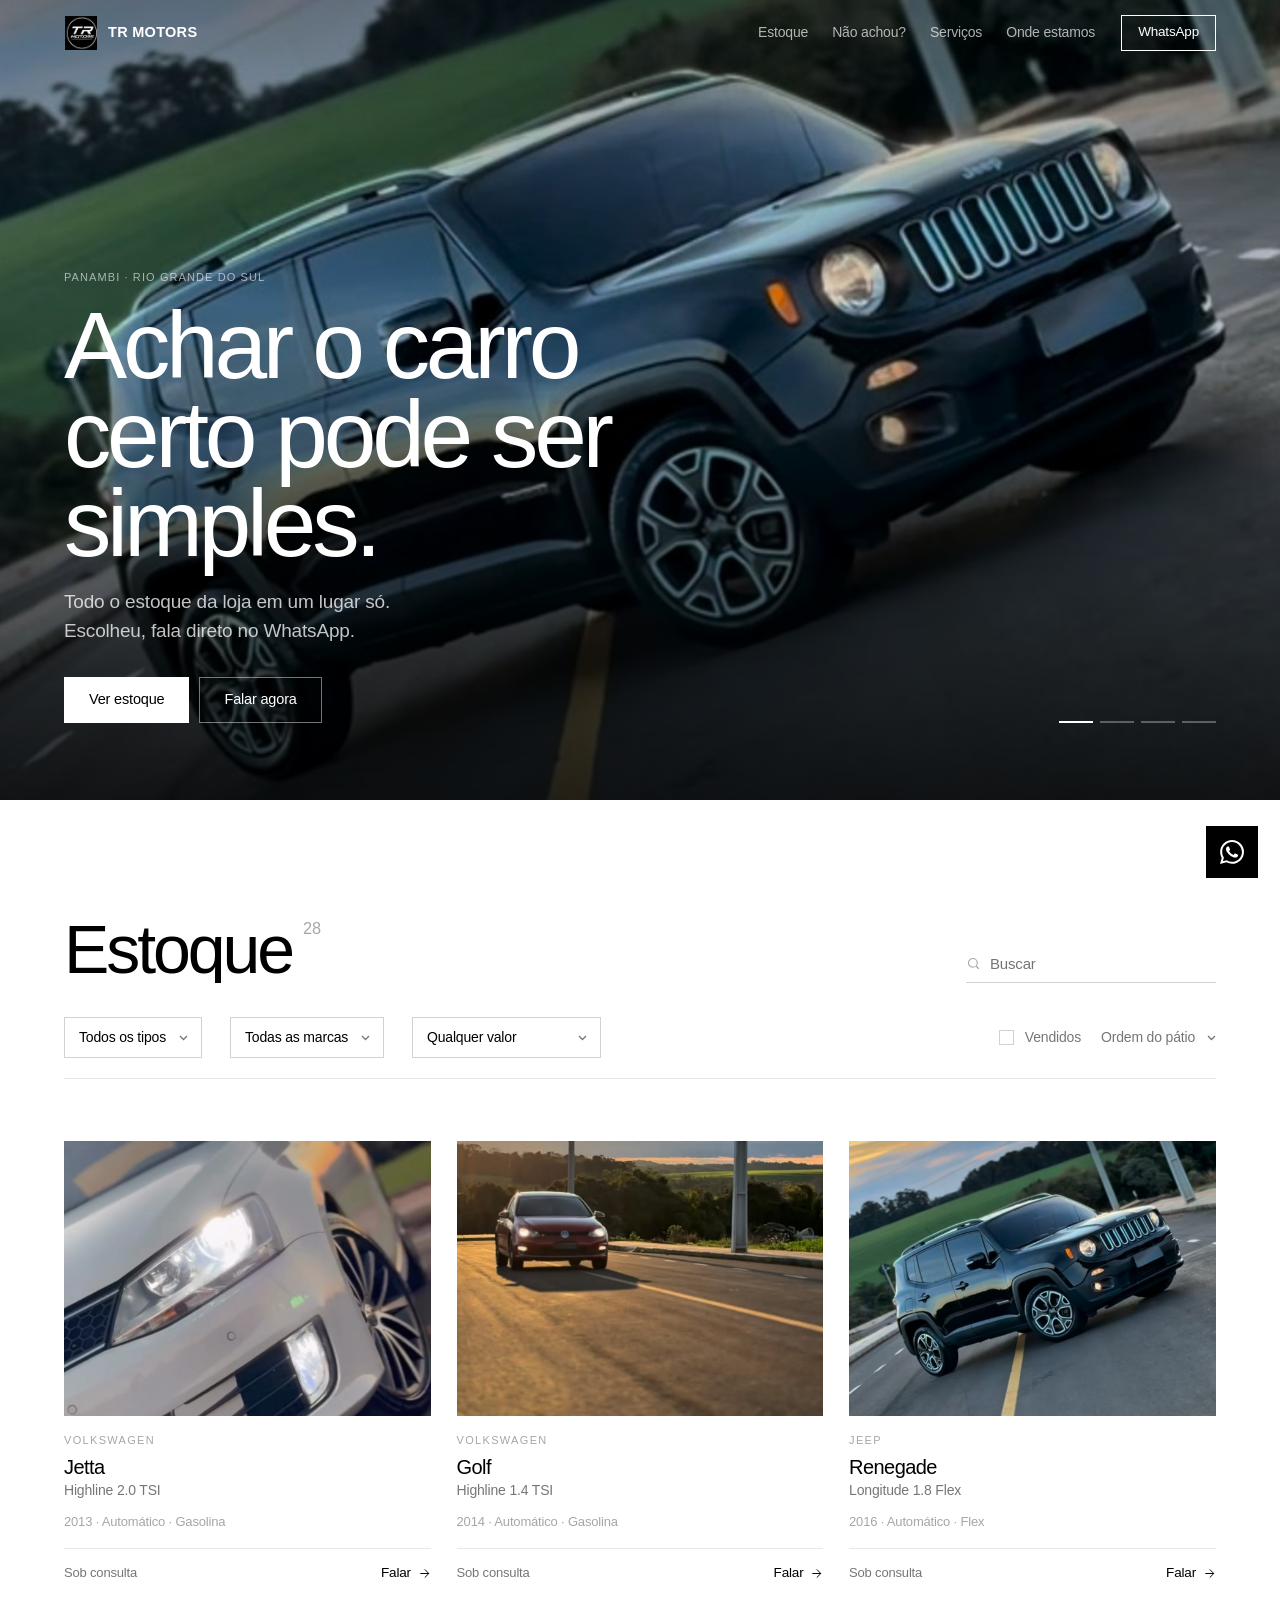
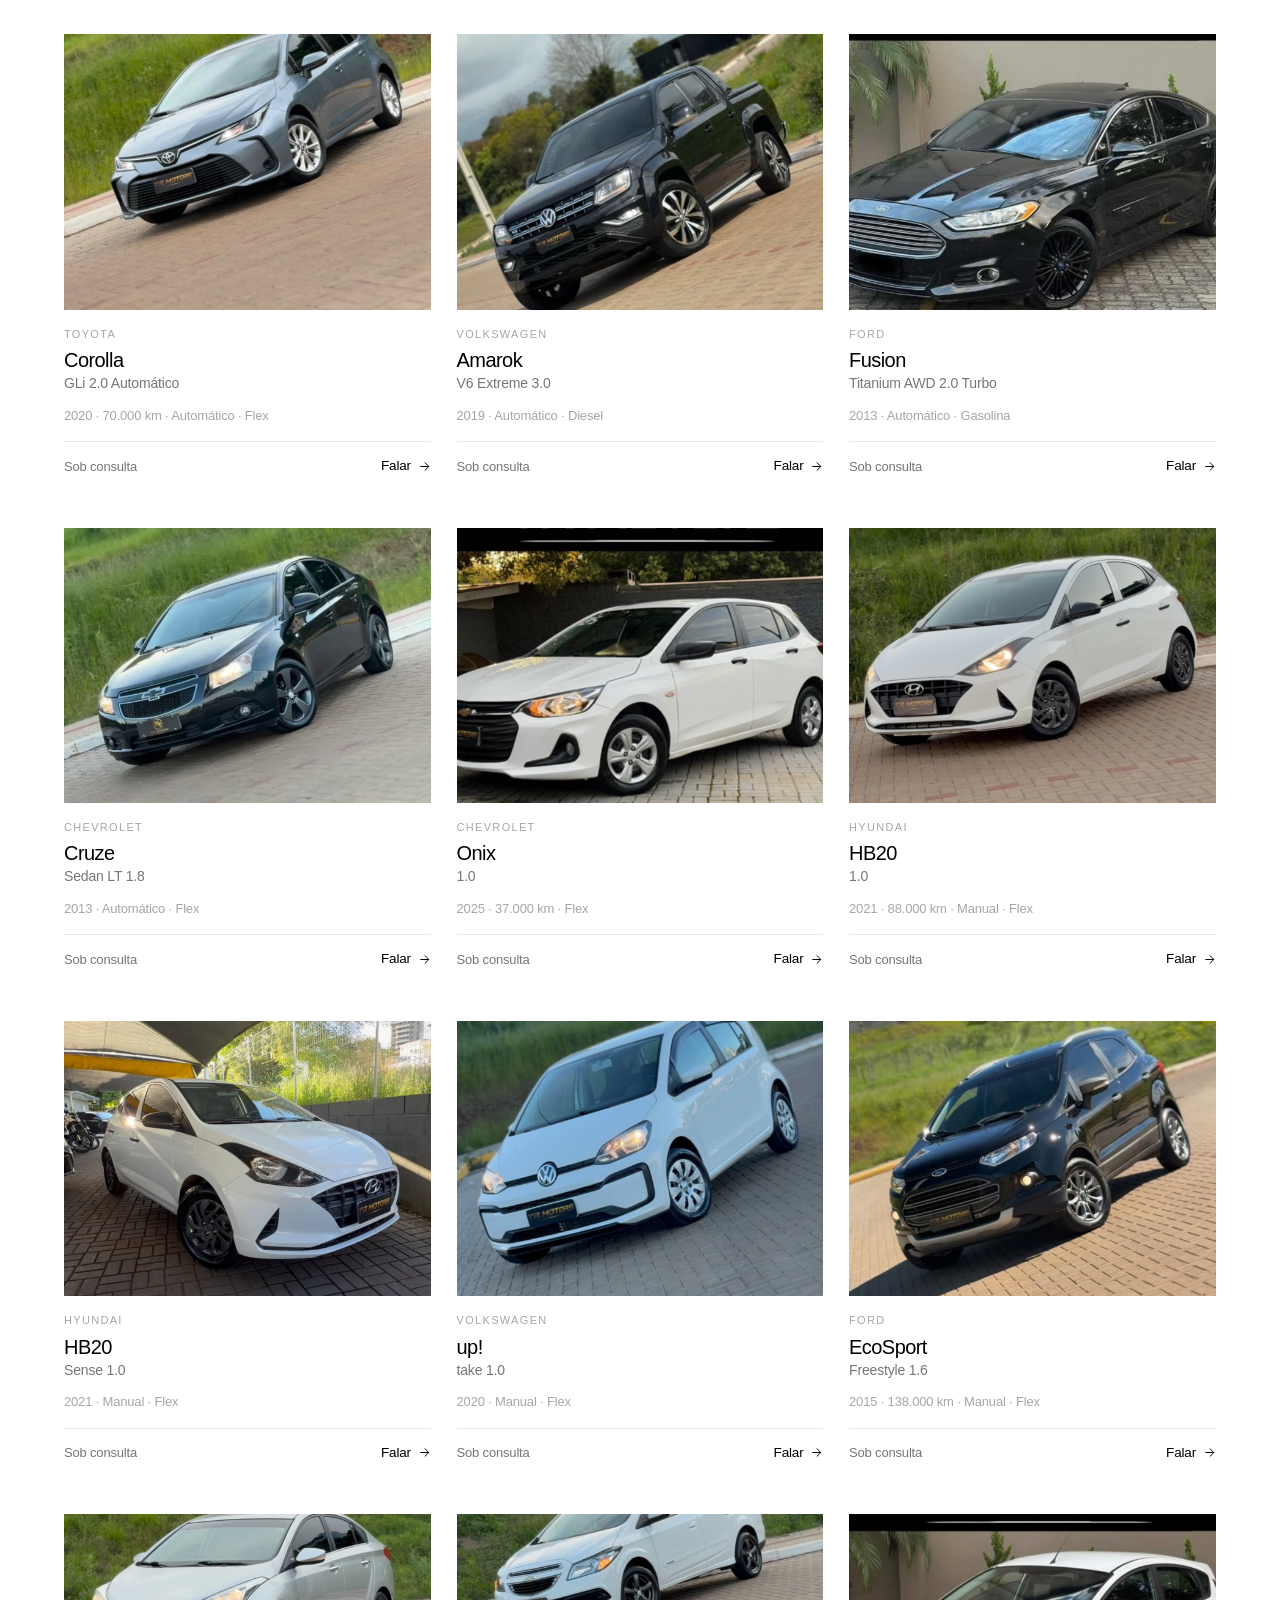
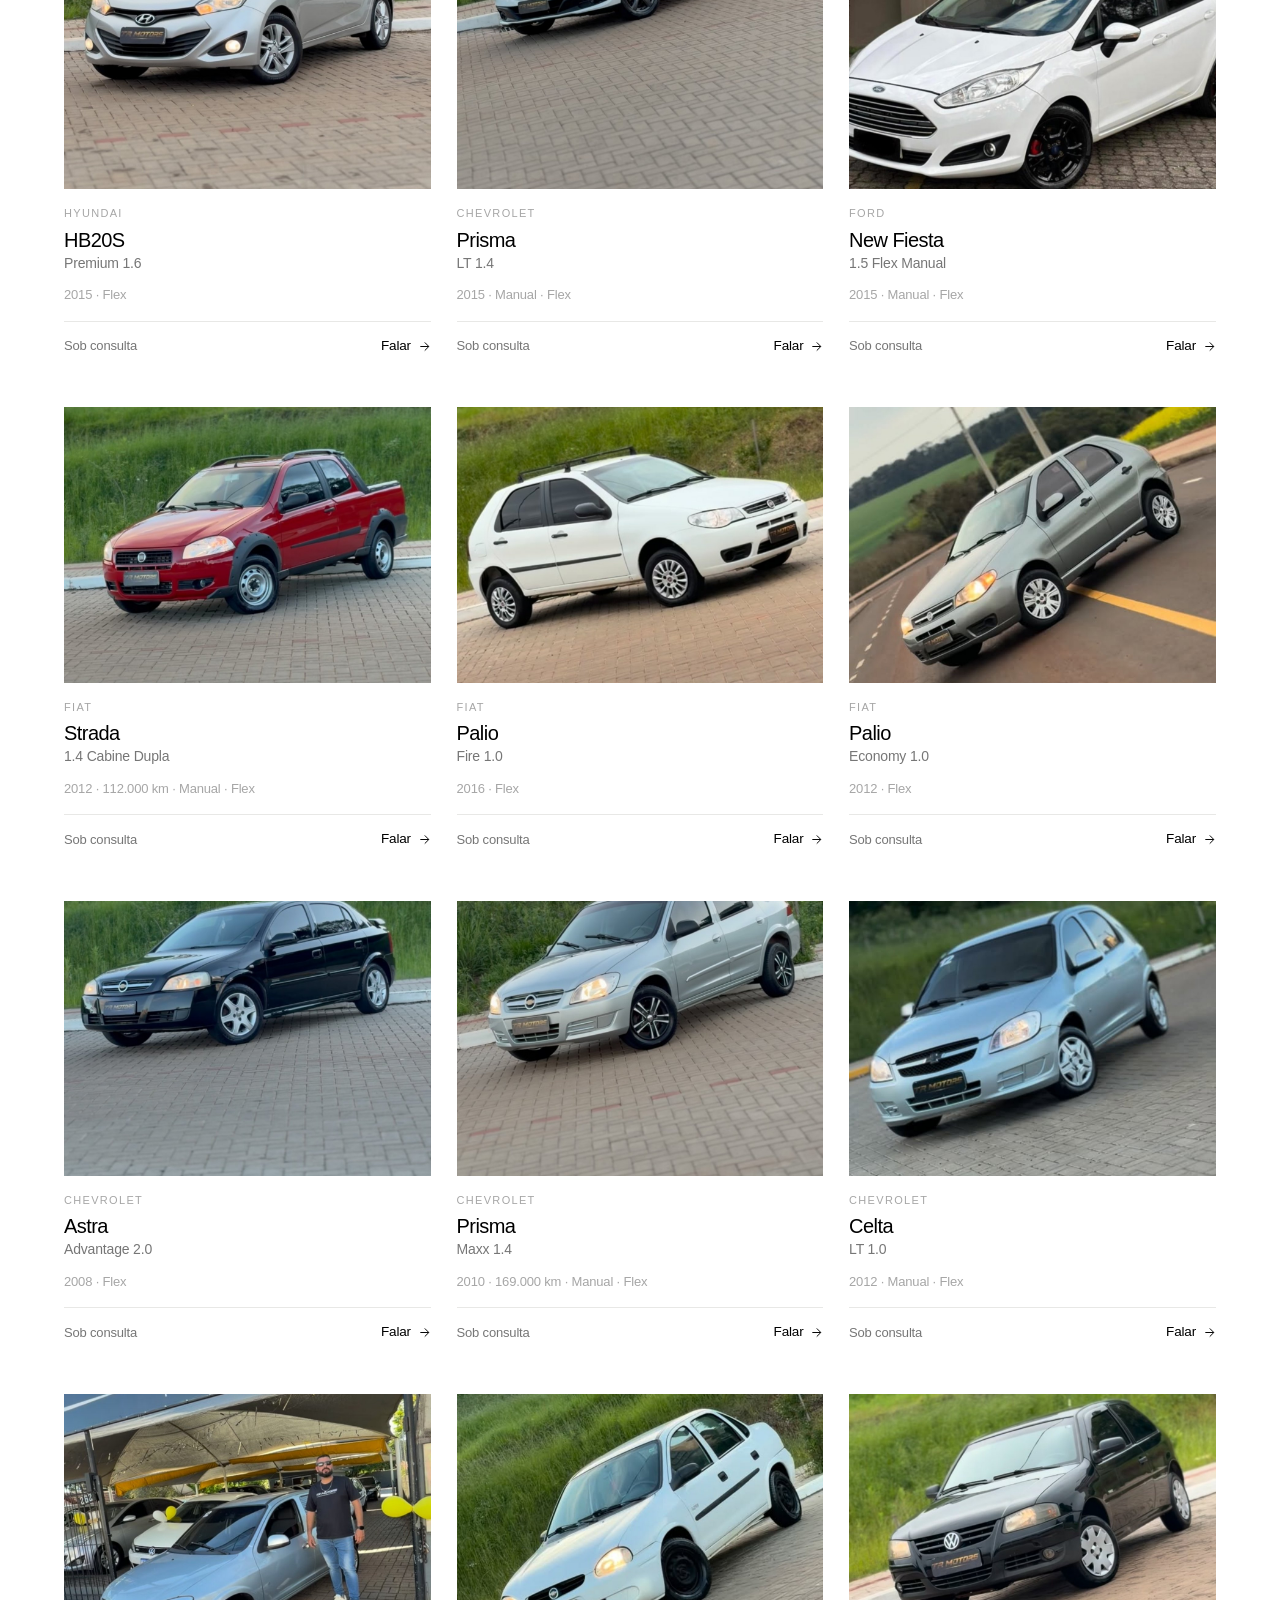
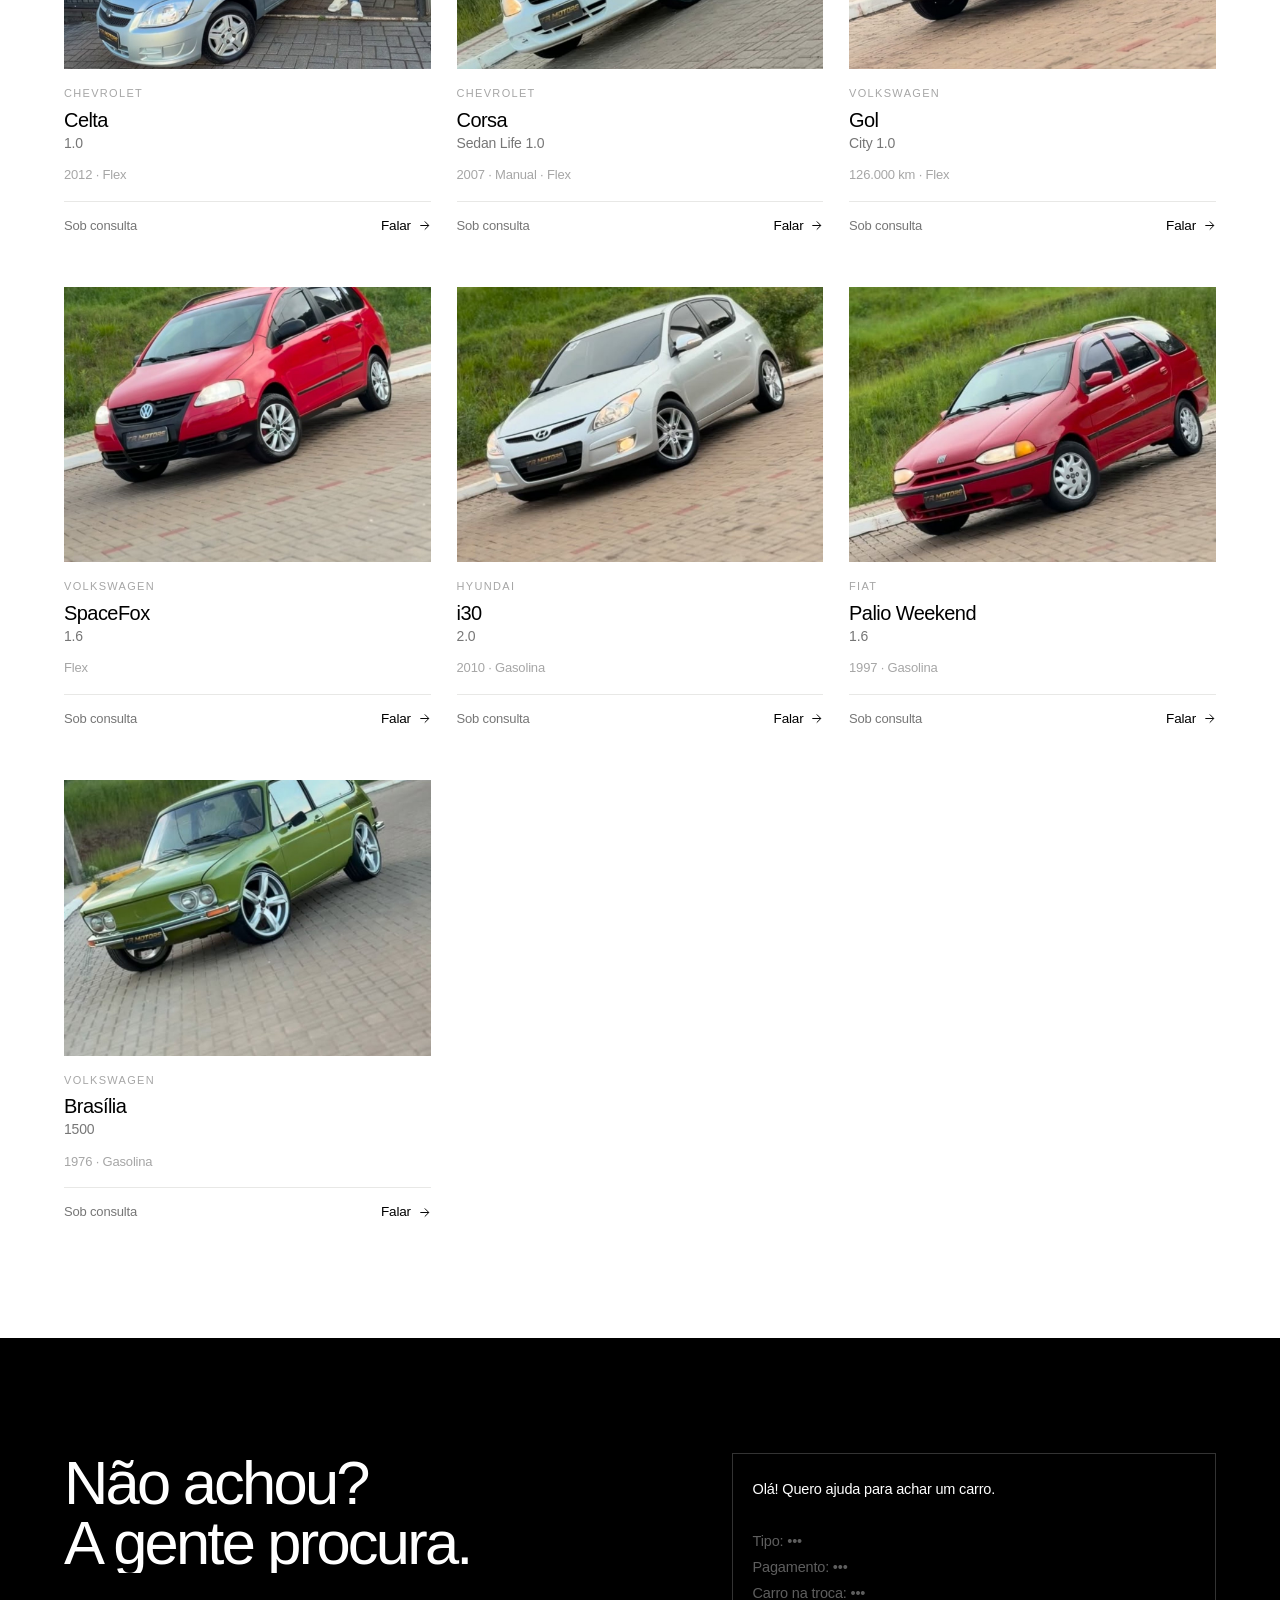
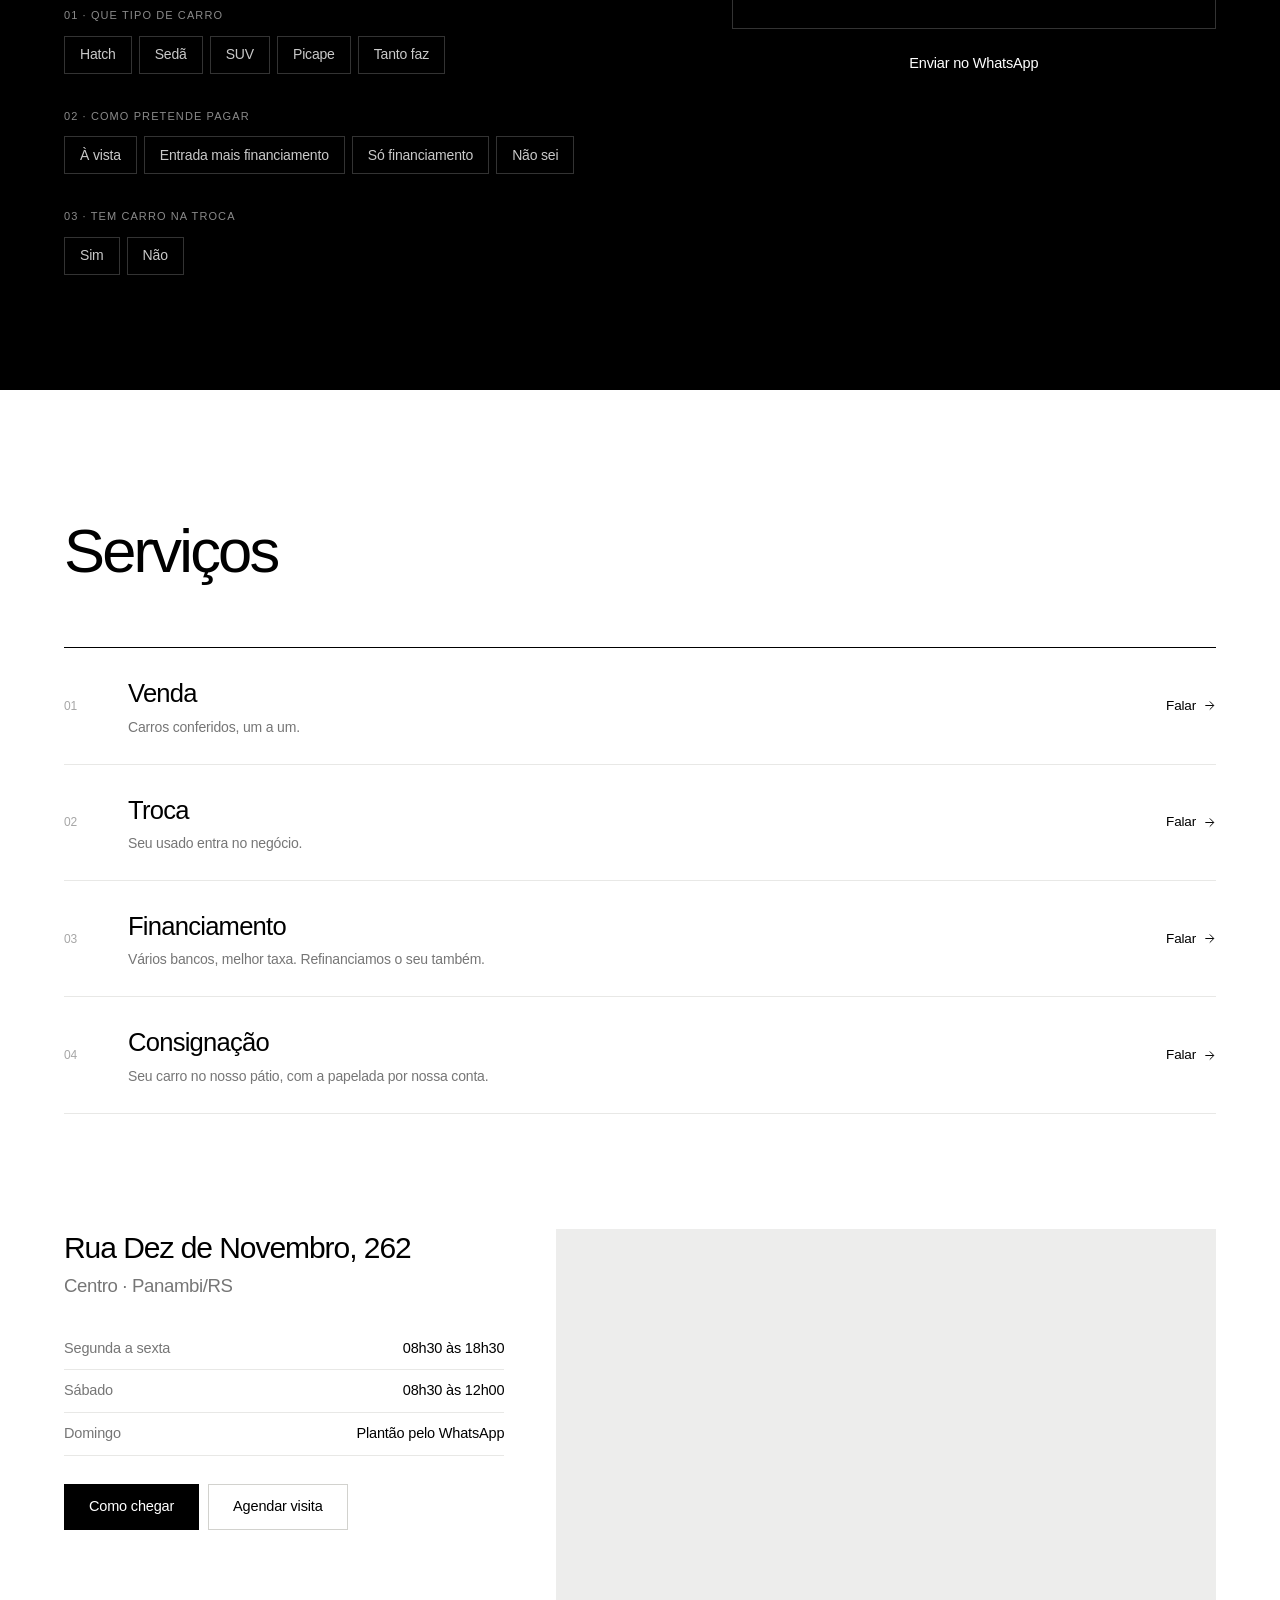
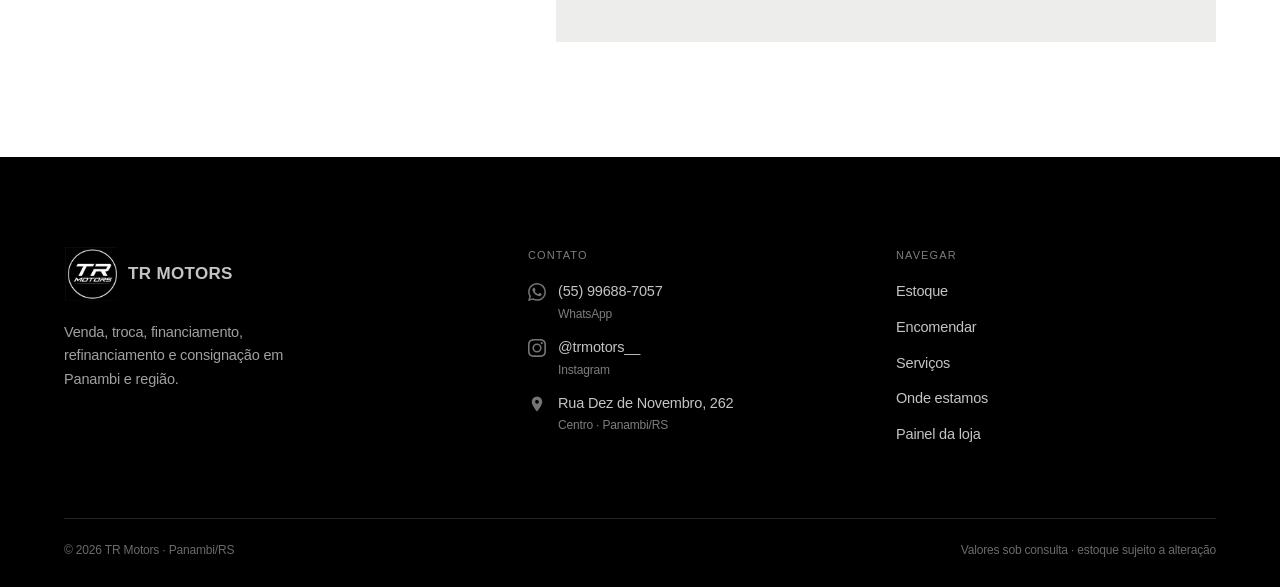
==== index.html @ 275b7241 "Site TR Motors - catalogo de seminovos com painel da loja Catalogo em preto e branco com as 28 ficha" ====
<!DOCTYPE html>
<html lang="pt-BR">
<head>
<meta charset="utf-8">
<meta name="viewport" content="width=device-width, initial-scale=1, viewport-fit=cover">
<title>TR Motors · Estoque em Panambi/RS</title>
<meta name="description" content="Todo o estoque da TR Motors, em Panambi/RS, com a ficha de cada carro. Venda, troca, financiamento e consignação. Negociação direto no WhatsApp.">
<meta name="theme-color" content="#000000">
<link rel="icon" href="assets/marca.png">
<link rel="apple-touch-icon" href="assets/marca.png">
<link rel="canonical" href="https://rafaeljarosewski-oss.github.io/trmotors/">

<meta property="og:type" content="website">
<meta property="og:site_name" content="TR Motors">
<meta property="og:title" content="TR Motors · Estoque em Panambi/RS">
<meta property="og:description" content="Todo o estoque da loja. Escolheu, fala direto no WhatsApp.">
<meta property="og:image" content="https://rafaeljarosewski-oss.github.io/trmotors/assets/fotos/DaYqtlTtmt0.jpg">
<meta name="twitter:card" content="summary_large_image">

<link rel="preconnect" href="https://api.fontshare.com">
<link rel="preconnect" href="https://cdn.fontshare.com" crossorigin>
<link rel="stylesheet" href="assets/theme.css">

<style>
/* ============================================================
   TR MOTORS · site público
   ============================================================ */

/* ---------- topo ---------- */
.topo {
  position: fixed; inset: 0 0 auto 0; z-index: 60;
  display: flex; align-items: center; gap: 26px;
  height: 66px; padding-inline: var(--goteira);
  color: var(--papel);
  transition: transform .45s var(--ease), background .35s, color .35s, border-color .35s;
  border-bottom: 1px solid transparent;
}
/* passou da capa: inverte para o modo claro */
.topo.claro { background: rgba(255,255,255,.9); backdrop-filter: blur(14px); color: var(--tinta); border-bottom-color: var(--regua); }
/* rolando para baixo: sai de cena */
.topo.oculto { transform: translateY(-100%); }

.marca { display: flex; align-items: center; gap: 10px; margin-right: auto; }
.marca .mark { width: 34px; height: 34px; }
.marca b { font-size: 14.5px; font-weight: 600; letter-spacing: .02em; }

.menu { display: flex; gap: 24px; }
.menu a { font-size: 14px; opacity: .68; transition: opacity .18s; }
.menu a:hover { opacity: 1; }
@media (max-width: 920px) { .menu { display: none; } }

/* sobre a foto da capa o botão é vazado; no modo claro ele fecha em preto,
   porque ali vira o botão mais importante da página */
.topo .btn { background: transparent; color: currentColor; border-color: currentColor; }
.topo .btn:hover { background: var(--papel); }
.topo .btn:hover span { color: var(--tinta); }
.topo.claro .btn { background: var(--tinta); border-color: var(--tinta); }
.topo.claro .btn span { color: var(--papel); }
.topo.claro .btn:hover { background: var(--papel); }
.topo.claro .btn:hover span { color: var(--tinta); }
@media (max-width: 520px) { .topo .btn { display: none; } }

/* ---------- capa ---------- */
.capa { position: relative; min-height: min(92svh, 800px); display: flex; align-items: flex-end; overflow: hidden; background: #000; }
.capa-fotos { position: absolute; inset: 0; }
.capa-fotos img {
  position: absolute; inset: 0; width: 100%; height: 100%; object-fit: cover;
  opacity: 0; transition: opacity 1.4s var(--ease);
}
.capa-fotos img.ativa { opacity: 1; animation: deriva 14s linear forwards; }
@keyframes deriva { from { transform: scale(1.02) } to { transform: scale(1.11) } }

.capa-veu { position: absolute; inset: 0; background:
  linear-gradient(to top, rgba(0,0,0,.82) 0%, rgba(0,0,0,.5) 34%, rgba(0,0,0,.12) 62%, rgba(0,0,0,.35) 100%); }

.capa-txt { position: relative; z-index: 2; color: var(--papel); padding-block: 0 clamp(44px, 6vw, 82px); width: 100%; }
.capa-txt .rotulo { color: rgba(255,255,255,.6); }
.capa h1 {
  font-size: clamp(42px, 7.4vw, 108px);
  font-weight: 500; letter-spacing: -.045em; line-height: .94;
  margin: 16px 0 0; max-width: 13ch;
}
.capa p.sub { margin: 20px 0 0; font-size: clamp(16px, 1.6vw, 19px); color: rgba(255,255,255,.76); max-width: 34ch; }
.capa-cta { display: flex; gap: 10px; flex-wrap: wrap; margin-top: 32px; }
.capa .btn { background: var(--papel); color: var(--tinta); border-color: var(--papel); }
.capa .btn:hover { background: transparent; color: var(--papel); }
.capa .btn-vazado { background: transparent; color: var(--papel); border-color: rgba(255,255,255,.45); }
.capa .btn-vazado:hover { background: var(--papel); color: var(--tinta); border-color: var(--papel); }

/* traços de progresso da troca de foto */
.capa-tracos { position: absolute; right: var(--goteira); bottom: clamp(44px, 6vw, 82px); z-index: 2; display: flex; gap: 7px; }
.capa-tracos button { width: 34px; height: 2px; background: rgba(255,255,255,.3); position: relative; overflow: hidden; }
.capa-tracos button::after { content: ''; position: absolute; inset: 0; background: var(--papel); transform: scaleX(0); transform-origin: left; }
.capa-tracos button[aria-current="true"]::after { animation: enche 5.5s linear forwards; }
@keyframes enche { to { transform: scaleX(1) } }
@media (max-width: 700px) { .capa-tracos { display: none; } }

/* texto da capa subindo na entrada */
.sobe { opacity: 0; transform: translateY(26px); animation: subir .9s var(--ease) forwards; }
@keyframes subir { to { opacity: 1; transform: none } }

/* ---------- seções ---------- */
.secao { padding-block: clamp(64px, 9vw, 126px); }

/* título com revelação por máscara */
.revela { display: block; overflow: hidden; }
.revela > span { display: block; transform: translateY(105%); transition: transform .85s var(--ease); }
.surge.dentro .revela > span, .revela.dentro > span { transform: none; }

/* ---------- catálogo ---------- */
.cat-topo { display: flex; align-items: flex-end; justify-content: space-between; gap: 24px; flex-wrap: wrap; }
.cat-topo h2 { display: flex; align-items: flex-start; gap: .16em; font-size: clamp(36px, 5.4vw, 68px); font-weight: 500; letter-spacing: -.045em; line-height: 1; margin: 0; }
.cat-topo h2 em { font-style: normal; font-size: .24em; font-weight: 500; letter-spacing: 0; color: var(--cinza-2); margin-top: .3em; font-variant-numeric: tabular-nums; }
.procura { display: flex; align-items: center; gap: 9px; border-bottom: 1px solid var(--regua-2); min-width: min(250px, 100%); padding-bottom: 7px; transition: border-color .18s; }
.procura:focus-within { border-color: var(--tinta); }
.procura svg { color: var(--cinza-2); flex: none; }
.procura input { border: 0; background: none; outline: none; font-size: 15px; width: 100%; padding: 0; }

/* barra de filtros */
.barra { display: flex; align-items: center; gap: 14px 28px; flex-wrap: wrap; margin-top: 34px; padding-bottom: 20px; border-bottom: 1px solid var(--regua); }
.escolha { position: relative; display: flex; align-items: center; }
.escolha select {
  appearance: none; border: 1px solid var(--regua-2); background: var(--papel);
  padding: 9px 34px 9px 14px; font-size: 14px; cursor: pointer; transition: border-color .18s, background .18s, color .18s;
  background-image: url("data:image/svg+xml,%3Csvg xmlns='http://www.w3.org/2000/svg' width='9' height='6' fill='none' stroke='%23767676' stroke-width='1.3'%3E%3Cpath d='M1 1 4.5 4.5 8 1'/%3E%3C/svg%3E");
  background-repeat: no-repeat; background-position: right 13px center;
}
.escolha select:hover { border-color: var(--tinta); }
.escolha select.ativo { background-color: var(--tinta); color: var(--papel); border-color: var(--tinta);
  background-image: url("data:image/svg+xml,%3Csvg xmlns='http://www.w3.org/2000/svg' width='9' height='6' fill='none' stroke='%23fff' stroke-width='1.3'%3E%3Cpath d='M1 1 4.5 4.5 8 1'/%3E%3C/svg%3E"); }
.limpar { font-size: 13.5px; color: var(--cinza); border-bottom: 1px solid var(--regua-2); padding-bottom: 2px; transition: .18s; }
.limpar:hover { color: var(--tinta); border-color: var(--tinta); }
.ajustes { display: flex; gap: 20px; align-items: center; flex-wrap: wrap; margin-left: auto; }
.ajustes select { border: 0; background: none; padding: 0 20px 0 0; font-size: 14px; color: var(--cinza); cursor: pointer; appearance: none;
  background-image: url("data:image/svg+xml,%3Csvg xmlns='http://www.w3.org/2000/svg' width='9' height='6' fill='none' stroke='%23767676' stroke-width='1.3'%3E%3Cpath d='M1 1 4.5 4.5 8 1'/%3E%3C/svg%3E");
  background-repeat: no-repeat; background-position: right center; }
.caixinha { display: inline-flex; align-items: center; gap: 8px; font-size: 14px; color: var(--cinza); cursor: pointer; user-select: none; }
.caixinha input { appearance: none; width: 15px; height: 15px; border: 1px solid var(--regua-2); flex: none; display: grid; place-items: center; cursor: pointer; transition: .15s; }
.caixinha input:checked { background: var(--tinta); border-color: var(--tinta); }
.caixinha input:checked::after { content: ''; width: 3.5px; height: 7px; border: solid var(--papel); border-width: 0 1.4px 1.4px 0; rotate: 45deg; margin-top: -2px; }

/* ---------- grade ---------- */
.grade { display: grid; grid-template-columns: repeat(auto-fill, minmax(300px, 1fr)); gap: clamp(42px, 4vw, 66px) clamp(18px, 2vw, 30px); margin-top: clamp(40px, 5vw, 62px); }

.ficha { display: flex; flex-direction: column; cursor: pointer; opacity: 0; transform: translateY(20px); }
.ficha.dentro { opacity: 1; transform: none; transition: opacity .6s var(--ease), transform .6s var(--ease); transition-delay: calc(var(--i, 0) * 45ms); }
.ficha:focus-visible { outline: 1.5px solid var(--tinta); outline-offset: 8px; }

.ficha-foto { position: relative; aspect-ratio: 4/3; overflow: hidden; background: var(--papel-3); }
.ficha-foto img { width: 100%; height: 100%; object-fit: cover; transition: transform .9s var(--ease), filter .35s; }
.ficha:hover .ficha-foto img { transform: scale(1.045); }
.ficha-vazia { width: 100%; height: 100%; display: grid; place-items: center; font-size: 11px; font-weight: 500; letter-spacing: .1em; text-transform: uppercase; color: var(--cinza-2); }

/* cortina preta que sobe no hover */
.ficha-foto::after {
  content: ''; position: absolute; inset: 0; background: rgba(0,0,0,.14);
  opacity: 0; transition: opacity .4s var(--ease); pointer-events: none;
}
.ficha:hover .ficha-foto::after { opacity: 1; }

.selo { position: absolute; top: 12px; left: 12px; z-index: 2; background: var(--papel); color: var(--tinta);
  font-size: 10px; font-weight: 500; letter-spacing: .1em; text-transform: uppercase; padding: 5px 9px; }
.selo-fotos { top: auto; left: auto; right: 12px; bottom: 12px; background: rgba(255,255,255,.9); }

.ficha-corpo { padding-top: 16px; display: flex; flex-direction: column; flex: 1; }
.ficha-marca { font-size: 11px; font-weight: 500; letter-spacing: .12em; text-transform: uppercase; color: var(--cinza-2); margin: 0; }
.ficha-nome { font-size: 20px; font-weight: 500; letter-spacing: -.028em; line-height: 1.15; margin: 7px 0 0; }
.ficha-versao { font-size: 14px; color: var(--cinza); margin: 2px 0 0; line-height: 1.4; }
.ficha-specs { font-size: 13px; color: var(--cinza-2); margin: 12px 0 0; font-variant-numeric: tabular-nums; }
.ficha-pe { display: flex; align-items: center; justify-content: space-between; gap: 14px; margin-top: 16px; padding-top: 14px; border-top: 1px solid var(--regua); }
.consulta { font-size: 13px; color: var(--cinza); }
.ficha:hover .seta { gap: 13px; }

.ficha.saiu .ficha-foto img { filter: grayscale(1); opacity: .45; }
.ficha.saiu .ficha-nome { color: var(--cinza); }

.nada { grid-column: 1 / -1; padding: 20px 0 0; }
.nada h3 { font-size: 22px; font-weight: 500; letter-spacing: -.03em; margin: 0 0 20px; }

/* ---------- ficha aberta ---------- */
.folha { position: fixed; inset: 0; z-index: 90; background: var(--papel); overflow-y: auto; overscroll-behavior: contain; animation: abrirFolha .45s var(--ease); }
@keyframes abrirFolha { from { opacity: 0; transform: translateY(24px) } }

.folha-topo {
  position: sticky; top: 0; z-index: 5; display: flex; align-items: center; justify-content: space-between; gap: 16px;
  padding: 0 var(--goteira); height: 58px; background: rgba(255,255,255,.92); backdrop-filter: blur(12px); border-bottom: 1px solid var(--regua);
}
.folha-x { width: 34px; height: 34px; display: grid; place-items: center; transition: .18s; }
.folha-x:hover { background: var(--tinta); color: var(--papel); }

.folha-grade { display: grid; grid-template-columns: 1.2fr 1fr; align-items: start; }
@media (max-width: 1000px) { .folha-grade { grid-template-columns: 1fr; } }
@media (min-width: 1001px) { .folha-media { position: sticky; top: 58px; } }

.gal { position: relative; aspect-ratio: 4/3; overflow: hidden; background: var(--papel-3); }
.gal img { width: 100%; height: 100%; object-fit: cover; animation: surgirFoto .5s var(--ease); }
@keyframes surgirFoto { from { opacity: 0; transform: scale(1.03) } }
.gal-nav { position: absolute; top: 50%; translate: 0 -50%; width: 40px; height: 40px; background: rgba(255,255,255,.92); display: grid; place-items: center; transition: .18s; }
.gal-nav:hover { background: var(--tinta); color: var(--papel); }
.gal-nav.ant { left: 14px; } .gal-nav.prox { right: 14px; }
.gal-pos { position: absolute; left: 14px; bottom: 14px; background: rgba(255,255,255,.92); font-size: 11px; font-weight: 500; letter-spacing: .08em; padding: 5px 9px; font-variant-numeric: tabular-nums; }
.minis { display: flex; gap: 6px; padding: 14px; overflow-x: auto; }
.minis button { flex: none; width: 76px; aspect-ratio: 4/3; overflow: hidden; opacity: .45; transition: .18s; }
.minis button[aria-current="true"] { opacity: 1; }
.minis img { width: 100%; height: 100%; object-fit: cover; }

.folha-info { padding: clamp(28px, 3.6vw, 56px); border-left: 1px solid var(--regua); }
@media (max-width: 1000px) { .folha-info { border-left: 0; border-top: 1px solid var(--regua); } }
.folha-info h2 { font-size: clamp(30px, 4vw, 46px); font-weight: 500; letter-spacing: -.042em; line-height: 1; margin: 10px 0 0; }
.folha-info .versao { color: var(--cinza); margin: 10px 0 0; font-size: 16px; }
.folha-info .consulta-linha { margin: 26px 0 0; font-size: 14px; color: var(--cinza); }
.folha-info .consulta-linha b { color: var(--tinta); font-weight: 500; }

.bloco { font-size: 11px; font-weight: 500; letter-spacing: .1em; text-transform: uppercase; color: var(--cinza-2); margin: 40px 0 16px; }
.tabela { margin: 0; }
.tabela div { display: flex; justify-content: space-between; gap: 18px; padding: 10px 0; border-bottom: 1px solid var(--regua); }
.tabela dt { font-size: 14.5px; color: var(--cinza); }
.tabela dd { margin: 0; font-size: 14.5px; font-weight: 500; text-align: right; font-variant-numeric: tabular-nums; }

.itens { list-style: none; margin: 0; padding: 0; columns: 2; column-gap: 24px; }
@media (max-width: 560px) { .itens { columns: 1; } }
.itens li { font-size: 14.5px; color: var(--cinza); padding: 4px 0; break-inside: avoid; }

.obs { font-size: 14.5px; color: var(--cinza); line-height: 1.65; margin: 0; }

.folha-cta { position: sticky; bottom: 0; background: var(--papel); border-top: 1px solid var(--regua); margin: 42px calc(-1 * clamp(28px, 3.6vw, 56px)) calc(-1 * clamp(28px, 3.6vw, 56px)); padding: 16px clamp(28px, 3.6vw, 56px) 20px; display: grid; gap: 8px; }
.folha-cta .dupla { display: grid; grid-template-columns: 1fr 1fr; gap: 8px; }
@media (max-width: 440px) { .folha-cta .dupla { grid-template-columns: 1fr; } }

/* ---------- procura ---------- */
.pedido { background: var(--tinta); color: var(--papel); }
.pedido-grade { display: grid; grid-template-columns: 1fr .82fr; gap: clamp(40px, 6vw, 96px); align-items: start; }
@media (max-width: 940px) { .pedido-grade { grid-template-columns: 1fr; } }
.pedido h2 { font-size: clamp(32px, 4.8vw, 62px); font-weight: 500; letter-spacing: -.045em; line-height: .98; margin: 0; max-width: 12ch; }

.pergunta { margin-top: 34px; }
.pergunta > p { font-size: 11px; font-weight: 500; letter-spacing: .1em; text-transform: uppercase; color: #8a8a8a; margin: 0 0 12px; }
.escolhas { display: flex; flex-wrap: wrap; gap: 7px; }
.escolhas button { height: 38px; padding-inline: 15px; border: 1px solid #333; color: #c9c9c9; font-size: 14px; transition: .16s; }
.escolhas button:hover { border-color: var(--papel); color: var(--papel); }
.escolhas button[aria-pressed="true"] { background: var(--papel); color: var(--tinta); border-color: var(--papel); }

.previa { border: 1px solid #333; padding: 22px 20px; font-size: 14.5px; line-height: 1.8; white-space: pre-line; min-height: 158px; }
.previa .vago { color: #5e5e5e; }

/* ---------- serviços ---------- */
.servicos { border-top: 1px solid var(--tinta); margin-top: clamp(32px, 4vw, 50px); }
.serv { display: grid; grid-template-columns: 44px 1fr auto; gap: 20px; align-items: center; padding: 26px 0; border-bottom: 1px solid var(--regua); position: relative; }
.serv::before { content: ''; position: absolute; inset: 0 auto 0 0; width: 0; background: var(--papel-2); transition: width .5s var(--ease); z-index: -1; }
.serv:hover::before { width: 100%; }
.serv { transition: padding-inline .4s var(--ease); }
.serv:hover { padding-inline: 14px; }
.serv-num { font-size: 12px; font-weight: 500; color: var(--cinza-2); font-variant-numeric: tabular-nums; }
.serv h3 { font-size: clamp(19px, 2vw, 26px); font-weight: 500; letter-spacing: -.03em; margin: 0; }
.serv p { font-size: 14px; color: var(--cinza); margin: 4px 0 0; }
.serv:hover .seta { gap: 13px; }
@media (max-width: 620px) { .serv { grid-template-columns: 30px 1fr; gap: 14px; } .serv .seta { grid-column: 2; margin-top: 10px; } }

/* ---------- onde estamos ---------- */
.local-grade { display: grid; grid-template-columns: .8fr 1.2fr; gap: clamp(30px, 4vw, 64px); align-items: start; }
@media (max-width: 900px) { .local-grade { grid-template-columns: 1fr; } }
.endereco { font-size: clamp(22px, 2.6vw, 30px); font-weight: 500; letter-spacing: -.035em; line-height: 1.25; margin: 0; }
.endereco span { display: block; color: var(--cinza); font-size: .62em; font-weight: 400; letter-spacing: -.02em; margin-top: 8px; }
.horas { list-style: none; margin: 30px 0 0; padding: 0; }
.horas li { display: flex; justify-content: space-between; gap: 16px; padding: 10px 0; border-bottom: 1px solid var(--regua); font-size: 14.5px; }
.horas span:first-child { color: var(--cinza); }
.horas span:last-child { font-variant-numeric: tabular-nums; }
.mapa { aspect-ratio: 16/10; background: var(--papel-3); }
.mapa iframe { width: 100%; height: 100%; border: 0; display: block; filter: grayscale(1) contrast(1.04); }

/* ---------- rodapé ---------- */
.rodape { background: var(--tinta); color: var(--papel); padding-block: clamp(56px, 7vw, 92px) 0; }
.rodape-grade { display: grid; grid-template-columns: 1.3fr 1fr 1fr; gap: 48px; }
@media (max-width: 860px) { .rodape-grade { grid-template-columns: 1fr 1fr; gap: 40px 32px; } .rodape-marca { grid-column: 1 / -1; } }
@media (max-width: 500px) { .rodape-grade { grid-template-columns: 1fr; } }

.rodape-marca .marca { margin-bottom: 20px; }
.rodape-marca .mark { width: 54px; height: 54px; }
.rodape-marca .marca b { font-size: 17px; }
.rodape-marca p { color: #a0a0a0; font-size: 14.5px; line-height: 1.65; margin: 0; max-width: 30ch; }

.rodape h4 { font-size: 11px; font-weight: 500; letter-spacing: .1em; text-transform: uppercase; color: #7d7d7d; margin: 0 0 18px; }
.rodape ul { list-style: none; margin: 0; padding: 0; display: grid; gap: 14px; }
.rodape a, .rodape li { font-size: 14.5px; color: #c4c4c4; }

/* linha de contato com o ícone da rede */
.contato { display: flex; align-items: flex-start; gap: 12px; transition: color .18s; }
.contato:hover { color: var(--papel); }
.contato svg { flex: none; margin-top: 2px; opacity: .6; transition: opacity .18s; }
.contato:hover svg { opacity: 1; }
.contato span { display: block; }
.contato small { display: block; font-size: 12px; color: #7d7d7d; margin-top: 2px; }

.rodape-nav a { position: relative; }
.rodape-nav a::after { content: ''; position: absolute; left: 0; bottom: -3px; width: 0; height: 1px; background: var(--papel); transition: width .3s var(--ease); }
.rodape-nav a:hover { color: var(--papel); }
.rodape-nav a:hover::after { width: 100%; }

.rodape-fim { margin-top: clamp(48px, 6vw, 72px); border-top: 1px solid #242424; padding-block: 22px 28px; display: flex; justify-content: space-between; gap: 14px; flex-wrap: wrap; font-size: 12px; color: #6a6a6a; }

/* ---------- atalhos ---------- */
.flutua { position: fixed; right: 22px; bottom: 22px; z-index: 70; width: 52px; height: 52px; background: var(--tinta); color: var(--papel); display: grid; place-items: center; transition: transform .22s var(--ease); }
.flutua:hover { transform: translateY(-3px) scale(1.04); }
@media (max-width: 720px) { .flutua { bottom: 76px; right: 16px; width: 46px; height: 46px; } }

.barra-baixo { position: fixed; inset: auto 0 0 0; z-index: 68; display: none; gap: 1px; background: var(--regua); padding-bottom: env(safe-area-inset-bottom); }
.barra-baixo .btn { flex: 1; border: 0; height: 54px; }
@media (max-width: 720px) { .barra-baixo { display: flex; } body { padding-bottom: 54px; } }

.pular { position: absolute; left: -9999px; top: 0; z-index: 200; background: var(--tinta); color: var(--papel); padding: 12px 20px; }
.pular:focus { left: 0; }
</style>
</head>

<body>
<a class="pular" href="#estoque">Pular para o estoque</a>

<header class="topo" id="topo">
  <a class="marca" href="#inicio" aria-label="TR Motors, início">
    <span class="mark mark-escuro" id="markTopo"><img src="assets/marca.png" alt="" width="34" height="34"></span>
    <b>TR MOTORS</b>
  </a>
  <nav class="menu" aria-label="Principal">
    <a href="#estoque">Estoque</a>
    <a href="#pedido">Não achou?</a>
    <a href="#servicos">Serviços</a>
    <a href="#local">Onde estamos</a>
  </nav>
  <a class="btn btn-p" id="topoWa" href="#" target="_blank" rel="noopener"><span>WhatsApp</span></a>
</header>

<main id="inicio">

<!-- CAPA -->
<section class="capa">
  <div class="capa-fotos" id="capaFotos" aria-hidden="true"></div>
  <div class="capa-veu" aria-hidden="true"></div>
  <div class="wrap capa-txt">
    <p class="rotulo sobe" style="animation-delay:.1s">Panambi · Rio Grande do Sul</p>
    <h1 class="sobe" style="animation-delay:.2s">Achar o carro certo pode ser simples.</h1>
    <p class="sub sobe" style="animation-delay:.32s">Todo o estoque da loja em um lugar só. Escolheu, fala direto no WhatsApp.</p>
    <div class="capa-cta sobe" style="animation-delay:.44s">
      <a class="btn" href="#estoque">Ver estoque</a>
      <a class="btn btn-vazado" id="capaWa" href="#" target="_blank" rel="noopener">Falar agora</a>
    </div>
  </div>
  <div class="capa-tracos" id="capaTracos"></div>
</section>

<!-- ESTOQUE -->
<section class="secao wrap" id="estoque">
  <div class="cat-topo surge">
    <h2><span class="revela"><span>Estoque</span></span><em id="conta">0</em></h2>
    <label class="procura">
      <svg width="15" height="15" viewBox="0 0 24 24" fill="none" stroke="currentColor" stroke-width="1.7" aria-hidden="true"><circle cx="11" cy="11" r="7"/><path d="m20 20-3.6-3.6" stroke-linecap="round"/></svg>
      <input type="search" id="procura" placeholder="Buscar" aria-label="Buscar no estoque">
    </label>
  </div>

  <div class="barra">
    <div class="escolha"><select id="fTipo" aria-label="Tipo de carroceria"></select></div>
    <div class="escolha"><select id="fMarca" aria-label="Marca"></select></div>
    <div class="escolha"><select id="fFaixa" aria-label="Faixa de valor"></select></div>
    <button class="limpar" id="limpar" hidden>Limpar filtros</button>
    <div class="ajustes">
      <label class="caixinha"><input type="checkbox" id="verVendidos"> Vendidos</label>
      <select id="ordem" aria-label="Ordenar">
        <option value="ordem">Ordem do pátio</option>
        <option value="novo">Mais novo</option>
        <option value="km">Menor km</option>
        <option value="az">A a Z</option>
      </select>
    </div>
  </div>

  <div class="grade" id="grade"></div>
</section>

<!-- PROCURA -->
<section class="pedido" id="pedido">
  <div class="wrap secao pedido-grade">
    <div class="surge">
      <h2><span class="revela"><span>Não achou?</span></span><span class="revela"><span>A gente procura.</span></span></h2>
      <div class="pergunta">
        <p>01 · Que tipo de carro</p>
        <div class="escolhas" data-grupo="tipo"></div>
      </div>
      <div class="pergunta">
        <p>02 · Como pretende pagar</p>
        <div class="escolhas" data-grupo="pagamento"></div>
      </div>
      <div class="pergunta">
        <p>03 · Tem carro na troca</p>
        <div class="escolhas" data-grupo="troca"></div>
      </div>
    </div>
    <aside class="surge">
      <div class="previa" id="previa"></div>
      <a class="btn btn-bloco" id="pedidoWa" href="#" target="_blank" rel="noopener" style="margin-top:12px">Enviar no WhatsApp</a>
    </aside>
  </div>
</section>

<!-- SERVIÇOS -->
<section class="secao wrap" id="servicos">
  <h2 class="surge" style="font-size:clamp(34px,4.8vw,62px);font-weight:500;letter-spacing:-.045em;margin:0">
    <span class="revela"><span>Serviços</span></span>
  </h2>
  <div class="servicos surge" id="servicos-lista"></div>
</section>

<!-- ONDE ESTAMOS -->
<section class="secao wrap" id="local" style="padding-top:0">
  <div class="local-grade surge">
    <div>
      <p class="endereco">Rua Dez de Novembro, 262<span>Centro · Panambi/RS</span></p>
      <ul class="horas" id="horas"></ul>
      <div style="display:flex;gap:9px;flex-wrap:wrap;margin-top:28px">
        <a class="btn" href="https://www.google.com/maps/search/?api=1&query=TR+Motors+R.+Dez+de+Novembro+262+Centro+Panambi+RS+98280-000" target="_blank" rel="noopener">Como chegar</a>
        <a class="btn btn-vazado" id="localWa" href="#" target="_blank" rel="noopener">Agendar visita</a>
      </div>
    </div>
    <div class="mapa">
      <iframe title="Mapa da TR Motors em Panambi/RS" loading="lazy" referrerpolicy="no-referrer-when-downgrade"
        src="https://www.google.com/maps?q=R.%20Dez%20de%20Novembro%2C%20262%2C%20Centro%2C%20Panambi%20-%20RS%2C%2098280-000&output=embed"></iframe>
    </div>
  </div>
</section>
</main>

<footer class="rodape escuro">
  <div class="wrap">
    <div class="rodape-grade">
      <div class="rodape-marca">
        <a class="marca" href="#inicio">
          <span class="mark mark-escuro"><img src="assets/marca.png" alt="" width="54" height="54"></span>
          <b>TR MOTORS</b>
        </a>
        <p>Venda, troca, financiamento, refinanciamento e consignação em Panambi e região.</p>
      </div>

      <div>
        <h4>Contato</h4>
        <ul id="contatos"></ul>
      </div>

      <div class="rodape-nav">
        <h4>Navegar</h4>
        <ul>
          <li><a href="#estoque">Estoque</a></li>
          <li><a href="#pedido">Encomendar</a></li>
          <li><a href="#servicos">Serviços</a></li>
          <li><a href="#local">Onde estamos</a></li>
          <li><a href="admin.html">Painel da loja</a></li>
        </ul>
      </div>
    </div>
    <div class="rodape-fim">
      <span>© <span id="ano"></span> TR Motors · Panambi/RS</span>
      <span>Valores sob consulta · estoque sujeito a alteração</span>
    </div>
  </div>
</footer>

<div class="folha" id="folha" hidden role="dialog" aria-modal="true" aria-label="Detalhes do carro"></div>

<a class="flutua" id="fabWa" href="#" target="_blank" rel="noopener" aria-label="Falar no WhatsApp"></a>

<nav class="barra-baixo" aria-label="Ações rápidas">
  <a class="btn" href="#estoque">Estoque</a>
  <a class="btn" id="barraWa" href="#" target="_blank" rel="noopener" style="background:var(--papel);color:var(--tinta);border-color:var(--papel)">WhatsApp</a>
</nav>

<script src="assets/store.js"></script>
<script>
/* ============================================================
   TR MOTORS · comportamento
   ============================================================ */
const $  = (s, r = document) => r.querySelector(s);
const $$ = (s, r = document) => [...r.querySelectorAll(s)];

let CARROS = [];
const estado = { tipo: '', marca: '', faixa: '', busca: '', ordem: 'ordem', vendidos: false };

/* ---------- marcas reais das redes ---------- */
const ICO = {
  seta: '<svg width="13" height="13" viewBox="0 0 24 24" fill="none" stroke="currentColor" stroke-width="1.8" stroke-linecap="round" stroke-linejoin="round" aria-hidden="true"><path d="M5 12h14M13 5l7 7-7 7"/></svg>',
  whatsapp: '<svg width="18" height="18" viewBox="0 0 24 24" fill="currentColor" aria-hidden="true"><path d="M17.472 14.382c-.297-.149-1.758-.867-2.03-.967-.273-.099-.471-.148-.67.15-.197.297-.767.966-.94 1.164-.173.199-.347.223-.644.075-.297-.15-1.255-.463-2.39-1.475-.883-.788-1.48-1.761-1.653-2.059-.173-.297-.018-.458.13-.606.134-.133.298-.347.446-.52.149-.174.198-.298.298-.497.099-.198.05-.371-.025-.52-.075-.149-.669-1.612-.916-2.207-.242-.579-.487-.5-.669-.51-.173-.008-.371-.01-.57-.01-.198 0-.52.074-.792.372-.272.297-1.04 1.016-1.04 2.479 0 1.462 1.065 2.875 1.213 3.074.149.198 2.096 3.2 5.077 4.487.709.306 1.262.489 1.694.625.712.227 1.36.195 1.871.118.571-.085 1.758-.719 2.006-1.413.248-.694.248-1.289.173-1.413-.074-.124-.272-.198-.57-.347m-5.421 7.403h-.004a9.87 9.87 0 01-5.031-1.378l-.361-.214-3.741.982.998-3.648-.235-.374a9.86 9.86 0 01-1.51-5.26c.001-5.45 4.436-9.884 9.888-9.884 2.64 0 5.122 1.03 6.988 2.898a9.825 9.825 0 012.893 6.994c-.003 5.45-4.437 9.884-9.885 9.884m8.413-18.297A11.815 11.815 0 0012.05 0C5.495 0 .16 5.335.157 11.892c0 2.096.547 4.142 1.588 5.945L.057 24l6.305-1.654a11.882 11.882 0 005.683 1.448h.005c6.554 0 11.89-5.335 11.893-11.893a11.821 11.821 0 00-3.48-8.413Z"/></svg>',
  instagram: '<svg width="18" height="18" viewBox="0 0 24 24" fill="currentColor" aria-hidden="true"><path d="M12 0C8.74 0 8.333.015 7.053.072 5.775.132 4.905.333 4.14.63c-.789.306-1.459.717-2.126 1.384S.935 3.35.63 4.14C.333 4.905.131 5.775.072 7.053.012 8.333 0 8.74 0 12s.015 3.667.072 4.947c.06 1.277.261 2.148.558 2.913.306.788.717 1.459 1.384 2.126.667.666 1.336 1.079 2.126 1.384.766.296 1.636.499 2.913.558C8.333 23.988 8.74 24 12 24s3.667-.015 4.947-.072c1.277-.06 2.148-.262 2.913-.558.788-.306 1.459-.718 2.126-1.384.666-.667 1.079-1.335 1.384-2.126.296-.765.499-1.636.558-2.913.06-1.28.072-1.687.072-4.947s-.015-3.667-.072-4.947c-.06-1.277-.262-2.149-.558-2.913-.306-.789-.718-1.459-1.384-2.126C21.319 1.347 20.651.935 19.86.63c-.765-.297-1.636-.499-2.913-.558C15.667.012 15.26 0 12 0zm0 2.16c3.203 0 3.585.016 4.85.071 1.17.055 1.805.249 2.227.415.562.217.96.477 1.382.896.419.42.679.819.896 1.381.164.422.36 1.057.413 2.227.057 1.266.07 1.646.07 4.85s-.015 3.585-.074 4.85c-.061 1.17-.256 1.805-.421 2.227-.224.562-.479.96-.899 1.382-.419.419-.824.679-1.38.896-.42.164-1.065.36-2.235.413-1.274.057-1.649.07-4.859.07-3.211 0-3.586-.015-4.859-.074-1.171-.061-1.816-.256-2.236-.421-.569-.224-.96-.479-1.379-.899-.421-.419-.69-.824-.9-1.38-.165-.42-.359-1.065-.42-2.235-.045-1.26-.061-1.649-.061-4.844 0-3.196.016-3.586.061-4.861.061-1.17.255-1.814.42-2.234.21-.57.479-.96.9-1.381.419-.419.81-.689 1.379-.898.42-.166 1.051-.361 2.221-.421 1.275-.045 1.65-.06 4.859-.06l.045.03zm0 3.678a6.162 6.162 0 100 12.324 6.162 6.162 0 000-12.324zM12 16a4 4 0 110-8 4 4 0 010 8zm7.846-10.405a1.441 1.441 0 01-2.88 0 1.44 1.44 0 012.88 0z"/></svg>',
  local: '<svg width="18" height="18" viewBox="0 0 24 24" fill="currentColor" aria-hidden="true"><path d="M12 2a7 7 0 00-7 7c0 5.25 7 13 7 13s7-7.75 7-13a7 7 0 00-7-7zm0 9.5a2.5 2.5 0 110-5 2.5 2.5 0 010 5z"/></svg>',
};

/* ---------- links fixos ---------- */
const OLA = 'Olá! Vim pelo site da TR Motors e gostaria de falar com um consultor.';
$('#topoWa').href  = waLink(OLA);
$('#capaWa').href  = waLink(OLA);
$('#barraWa').href = waLink(OLA);
$('#localWa').href = waLink('Olá! Gostaria de agendar uma visita na loja para ver os carros. Qual o melhor horário?');
$('#fabWa').href = waLink('Olá! Vim pelo site da TR Motors e gostaria de tirar uma dúvida.');
$('#fabWa').innerHTML = ICO.whatsapp.replace('width="18" height="18"', 'width="24" height="24"');
$('#ano').textContent = new Date().getFullYear();
$('#horas').innerHTML = TR.horario.map(([d, h]) => `<li><span>${d}</span><span>${h}</span></li>`).join('');

$('#contatos').innerHTML = [
  { ic: 'whatsapp', t: TR.whatsappExibicao, s: 'WhatsApp', h: waLink('Olá! Vim pelo site da TR Motors.') },
  { ic: 'instagram', t: TR.instagramUser, s: 'Instagram', h: TR.instagram },
  { ic: 'local', t: TR.endereco, s: TR.bairro, h: TR.maps },
].map(c => `<li><a class="contato" href="${c.h}" target="_blank" rel="noopener">${ICO[c.ic]}<span>${c.t}<small>${c.s}</small></span></a></li>`).join('');

/* ---------- capa: fotos que se revezam ---------- */
const CAPA = ['DaYqtlTtmt0', 'DdSKoAptRF6', 'DdFDISwtIna', 'Dc4WwB_N1fq'];
let capaI = 0, capaTimer;

$('#capaFotos').innerHTML = CAPA.map((id, i) =>
  `<img src="assets/fotos/${id}.jpg" alt="" class="${i === 0 ? 'ativa' : ''}" ${i === 0 ? 'fetchpriority="high"' : 'loading="lazy"'}>`).join('');
$('#capaTracos').innerHTML = CAPA.map((_, i) =>
  `<button data-capa="${i}" aria-current="${i === 0}" aria-label="Foto ${i + 1} da capa"></button>`).join('');

function trocarCapa(i) {
  capaI = (i + CAPA.length) % CAPA.length;
  $$('#capaFotos img').forEach((el, k) => el.classList.toggle('ativa', k === capaI));
  $$('#capaTracos button').forEach((el, k) => el.setAttribute('aria-current', k === capaI));
  clearTimeout(capaTimer);
  capaTimer = setTimeout(() => trocarCapa(capaI + 1), 5500);
}
capaTimer = setTimeout(() => trocarCapa(1), 5500);
$('#capaTracos').addEventListener('click', e => {
  const b = e.target.closest('[data-capa]');
  if (b) trocarCapa(Number(b.dataset.capa));
});

/* ---------- topo que some ao descer e inverte fora da capa ---------- */
let ultimoY = 0;
addEventListener('scroll', () => {
  const y = scrollY;
  const alturaCapa = document.querySelector('.capa').offsetHeight - 66;
  $('#topo').classList.toggle('claro', y > alturaCapa);
  $('#markTopo').className = 'mark ' + (y > alturaCapa ? 'mark-claro' : 'mark-escuro');
  $('#topo').classList.toggle('oculto', y > alturaCapa + 200 && y > ultimoY);
  ultimoY = y;
}, { passive: true });

/* ---------- serviços ---------- */
const SERVICOS = [
  { t: 'Venda', d: 'Carros conferidos, um a um.', msg: 'Olá! Quero saber mais sobre os carros disponíveis no estoque.' },
  { t: 'Troca', d: 'Seu usado entra no negócio.', msg: 'Olá! Tenho um carro para dar na troca e gostaria de fazer a avaliação. Posso mandar as informações dele?' },
  { t: 'Financiamento', d: 'Vários bancos, melhor taxa. Refinanciamos o seu também.', msg: 'Olá! Gostaria de simular um financiamento. Pode me explicar como funciona?' },
  { t: 'Consignação', d: 'Seu carro no nosso pátio, com a papelada por nossa conta.', msg: 'Olá! Quero deixar meu carro em consignação na TR Motors. Como funciona?' },
];
$('#servicos-lista').innerHTML = SERVICOS.map((s, i) => `
  <a class="serv" href="${waLink(s.msg)}" target="_blank" rel="noopener">
    <span class="serv-num">0${i + 1}</span>
    <span><h3>${s.t}</h3><p>${s.d}</p></span>
    <span class="seta">Falar ${ICO.seta}</span>
  </a>`).join('');

/* ============================================================
   Catálogo
   ============================================================ */
function disponiveis() { return CARROS.filter(c => c.status !== 'vendido'); }

function montarFiltros() {
  const base = disponiveis();
  const conta = (campo, v) => base.filter(c => c[campo] === v).length;

  const tipos = CARROCERIAS.filter(t => conta('carroceria', t));
  $('#fTipo').innerHTML = `<option value="">Todos os tipos</option>` +
    tipos.map(t => `<option value="${t}">${t} (${conta('carroceria', t)})</option>`).join('');

  const marcas = [...new Set(base.map(c => c.marca))].sort((a, b) => a.localeCompare(b, 'pt-BR'));
  $('#fMarca').innerHTML = `<option value="">Todas as marcas</option>` +
    marcas.map(m => `<option value="${m}">${m} (${conta('marca', m)})</option>`).join('');

  $('#fFaixa').innerHTML = `<option value="">Qualquer valor</option>` +
    FAIXAS.filter(f => base.some(c => c.faixa === f.n))
      .map(f => `<option value="${f.n}">${f.rot} (${base.filter(c => c.faixa === f.n).length})</option>`).join('');

  $('#fTipo').value = estado.tipo;
  $('#fMarca').value = estado.marca;
  $('#fFaixa').value = estado.faixa;
  pintarEscolhas();
}

function pintarEscolhas() {
  $('#fTipo').classList.toggle('ativo', !!estado.tipo);
  $('#fMarca').classList.toggle('ativo', !!estado.marca);
  $('#fFaixa').classList.toggle('ativo', !!estado.faixa);
  $('#limpar').hidden = !(estado.tipo || estado.marca || estado.faixa || estado.busca);
}

function filtrar() {
  const termo = estado.busca.trim().toLowerCase();
  let lista = CARROS.filter(c => estado.vendidos ? true : c.status !== 'vendido');

  if (estado.tipo)  lista = lista.filter(c => c.carroceria === estado.tipo);
  if (estado.marca) lista = lista.filter(c => c.marca === estado.marca);
  if (estado.faixa) lista = lista.filter(c => String(c.faixa) === estado.faixa);

  if (termo) {
    lista = lista.filter(c => [c.marca, c.modelo, c.versao, c.carroceria, c.combustivel, c.cambio, c.obs, ...(c.opcionais || [])]
      .join(' ').toLowerCase().includes(termo));
  }

  const ord = {
    ordem: (a, b) => (a.ordem ?? 0) - (b.ordem ?? 0),
    novo:  (a, b) => (b.anoMod || b.anoFab || 0) - (a.anoMod || a.anoFab || 0),
    km:    (a, b) => (a.km || Infinity) - (b.km || Infinity),
    az:    (a, b) => nomeCarro(a).localeCompare(nomeCarro(b), 'pt-BR'),
  }[estado.ordem];

  return lista.sort((a, b) => {
    const va = a.status === 'vendido' ? 1 : 0, vb = b.status === 'vendido' ? 1 : 0;
    return va - vb || ord(a, b);
  });
}

function cartao(c, i) {
  const vendido = c.status === 'vendido';
  const reservado = c.status === 'reservado';
  const fotos = c.fotos || [];
  const foco = c.foco ?? FOCO_PADRAO;

  const capa = fotos[0]
    ? `<img src="${esc(fotos[0])}" alt="${esc(nomeCompleto(c))}" loading="lazy" decoding="async" style="object-position:center ${foco}%">`
    : '<div class="ficha-vazia">Foto em breve</div>';

  const selo = vendido ? '<span class="selo">Vendido</span>' : reservado ? '<span class="selo">Reservado</span>' : '';

  const link = vendido
    ? waLink(`Olá! Vi que o ${nomeCarro(c)} ${fmtAno(c)} já foi vendido. Vocês têm algo parecido no estoque?`)
    : waCarro(c);

  return `
  <article class="ficha ${vendido ? 'saiu' : ''}" data-id="${esc(c.id)}" style="--i:${Math.min(i, 11)}" tabindex="0" role="button"
           aria-label="Abrir ficha do ${esc(nomeCompleto(c))}">
    <div class="ficha-foto">
      ${selo}
      ${capa}
      ${fotos.length > 1 ? `<span class="selo selo-fotos">${fotos.length} fotos</span>` : ''}
    </div>
    <div class="ficha-corpo">
      <p class="ficha-marca">${esc(c.marca)}</p>
      <h3 class="ficha-nome">${esc(c.modelo)}</h3>
      <p class="ficha-versao">${esc(c.versao || '')}</p>
      <p class="ficha-specs">${esc(specs(c).join('  ·  '))}</p>
      <div class="ficha-pe">
        <span class="consulta">${vendido ? 'Vendido' : 'Sob consulta'}</span>
        <a class="seta" href="${link}" target="_blank" rel="noopener" data-parar>${vendido ? 'Parecidos' : 'Falar'} ${ICO.seta}</a>
      </div>
    </div>
  </article>`;
}

/** Observador que faz os cartões entrarem escalonados. */
const olhoFicha = new IntersectionObserver(ents => {
  ents.forEach(e => { if (e.isIntersecting) { e.target.classList.add('dentro'); olhoFicha.unobserve(e.target); } });
}, { rootMargin: '0px 0px -40px 0px' });

function desenhar() {
  const lista = filtrar();

  $('#grade').innerHTML = lista.length ? lista.map(cartao).join('') : `
    <div class="nada">
      <h3>Nenhum carro com esses filtros.</h3>
      <a class="btn" href="${waLink('Olá! Procurei no site e não achei o que eu queria. Vocês podem me ajudar?')}" target="_blank" rel="noopener">Pedir ajuda no WhatsApp</a>
    </div>`;

  $$('#grade .ficha').forEach(el => olhoFicha.observe(el));
  contar($('#conta'), disponiveis().length);
  pintarEscolhas();
}

/** Número que sobe até o total, em vez de aparecer pronto. */
function contar(el, alvo) {
  const de = Number(el.textContent) || 0;
  if (de === alvo) return;

  // requestAnimationFrame não roda com a aba em segundo plano e a contagem
  // ficaria parada no zero. Nesses casos o número entra direto.
  if (document.hidden || matchMedia('(prefers-reduced-motion: reduce)').matches) {
    el.textContent = alvo;
    return;
  }

  const ini = performance.now(), dur = 700;
  const rede = setTimeout(() => { el.textContent = alvo; }, dur + 400);
  const passo = agora => {
    const t = Math.min(1, (agora - ini) / dur);
    el.textContent = Math.round(de + (alvo - de) * (1 - Math.pow(1 - t, 3)));
    if (t < 1) requestAnimationFrame(passo);
    else clearTimeout(rede);
  };
  requestAnimationFrame(passo);
}

$('#fTipo').addEventListener('change', e => { estado.tipo = e.target.value; desenhar(); });
$('#fMarca').addEventListener('change', e => { estado.marca = e.target.value; desenhar(); });
$('#fFaixa').addEventListener('change', e => { estado.faixa = e.target.value; desenhar(); });
$('#limpar').addEventListener('click', () => {
  Object.assign(estado, { tipo: '', marca: '', faixa: '', busca: '' });
  $('#procura').value = '';
  $('#fTipo').value = ''; $('#fMarca').value = ''; $('#fFaixa').value = '';
  desenhar();
});

let espera;
$('#procura').addEventListener('input', e => {
  clearTimeout(espera);
  espera = setTimeout(() => { estado.busca = e.target.value; desenhar(); }, 150);
});
$('#ordem').addEventListener('change', e => { estado.ordem = e.target.value; desenhar(); });
$('#verVendidos').addEventListener('change', e => { estado.vendidos = e.target.checked; montarFiltros(); desenhar(); });

$('#grade').addEventListener('click', e => {
  if (e.target.closest('[data-parar]')) return;
  const f = e.target.closest('.ficha');
  if (f) abrir(f.dataset.id);
});
$('#grade').addEventListener('keydown', e => {
  if (e.key !== 'Enter' && e.key !== ' ') return;
  const f = e.target.closest('.ficha');
  if (!f) return;
  e.preventDefault();
  abrir(f.dataset.id);
});

/* ============================================================
   Ficha aberta
   ============================================================ */
let gal = { fotos: [], i: 0, foco: FOCO_PADRAO };

function abrir(id) {
  const c = CARROS.find(x => x.id === id);
  if (!c) return;

  gal = { fotos: c.fotos || [], i: 0, foco: c.foco ?? FOCO_PADRAO };
  const vendido = c.status === 'vendido';

  const linhas = [
    ['Ano', fmtAno(c)],
    ['Quilometragem', c.km ? fmtKm(c.km) : ''],
    ['Câmbio', c.cambio],
    ['Combustível', c.combustivel],
    ['Carroceria', c.carroceria],
    ['Cor', c.cor],
    ['Portas', c.portas ? c.portas + ' portas' : ''],
  ].filter(([, v]) => v);

  $('#folha').innerHTML = `
    <div class="folha-topo">
      <span class="rotulo">${esc(nomeCarro(c))}${vendido ? ' · vendido' : c.status === 'reservado' ? ' · reservado' : ''}</span>
      <button class="folha-x" data-fechar aria-label="Fechar">
        <svg width="15" height="15" viewBox="0 0 24 24" fill="none" stroke="currentColor" stroke-width="1.6" stroke-linecap="round"><path d="M6 6l12 12M18 6 6 18"/></svg>
      </button>
    </div>
    <div class="folha-grade">
      <div class="folha-media">
        <div class="gal" id="gal"></div>
        ${gal.fotos.length > 1 ? '<div class="minis" id="minis"></div>' : ''}
      </div>
      <div class="folha-info">
        <p class="rotulo">${esc(c.marca)}</p>
        <h2>${esc(c.modelo)}</h2>
        <p class="versao">${esc(c.versao || '')}</p>
        <p class="consulta-linha"><b>Valor sob consulta.</b> Entrada, troca e prazo mudam a conta.</p>

        <p class="bloco">Ficha</p>
        <dl class="tabela">${linhas.map(([k, v]) => `<div><dt>${k}</dt><dd>${esc(v)}</dd></div>`).join('')}</dl>

        ${(c.opcionais || []).length ? `
          <p class="bloco">Itens</p>
          <ul class="itens">${c.opcionais.map(o => `<li>${esc(o)}</li>`).join('')}</ul>` : ''}

        ${c.obs ? `<p class="bloco">Observações</p><p class="obs">${esc(c.obs)}</p>` : ''}

        <div class="folha-cta">
          ${vendido ? `
            <a class="btn btn-bloco" href="${waLink(`Olá! O ${nomeCarro(c)} ${fmtAno(c)} já foi vendido, mas gostei do perfil. Vocês têm algo parecido?`)}" target="_blank" rel="noopener">Quero um parecido</a>
          ` : `
            <a class="btn btn-bloco" href="${waCarro(c)}" target="_blank" rel="noopener">Falar sobre este carro</a>
            <div class="dupla">
              <a class="btn btn-vazado btn-p" href="${waCarro(c, 'Olá! Gostaria de simular o financiamento deste carro:')}" target="_blank" rel="noopener">Financiamento</a>
              <a class="btn btn-vazado btn-p" href="${waCarro(c, 'Olá! Tenho um carro na troca e me interessei por este:')}" target="_blank" rel="noopener">Tenho troca</a>
            </div>
          `}
        </div>
      </div>
    </div>`;

  pintarGal();
  $('#folha').hidden = false;
  document.body.style.overflow = 'hidden';
  $('#folha').scrollTop = 0;
  $('.folha-x').focus();
  history.replaceState(null, '', '#carro=' + c.id);
}

function pintarGal() {
  const g = $('#gal');
  if (!g) return;
  const { fotos, i, foco } = gal;

  g.innerHTML = fotos.length
    ? `<img src="${esc(fotos[i])}" alt="Foto ${i + 1}" decoding="async" style="object-position:center ${foco}%">
       ${fotos.length > 1 ? `
         <button class="gal-nav ant" data-gal="-1" aria-label="Foto anterior"><svg width="15" height="15" viewBox="0 0 24 24" fill="none" stroke="currentColor" stroke-width="1.8" stroke-linecap="round" stroke-linejoin="round"><path d="M15 19 8 12l7-7"/></svg></button>
         <button class="gal-nav prox" data-gal="1" aria-label="Próxima foto"><svg width="15" height="15" viewBox="0 0 24 24" fill="none" stroke="currentColor" stroke-width="1.8" stroke-linecap="round" stroke-linejoin="round"><path d="m9 5 7 7-7 7"/></svg></button>
         <span class="gal-pos">${i + 1} / ${fotos.length}</span>` : ''}`
    : '<div class="ficha-vazia">Foto em breve</div>';

  const m = $('#minis');
  if (m) m.innerHTML = fotos.map((f, k) =>
    `<button data-mini="${k}" aria-current="${k === i}" aria-label="Foto ${k + 1}"><img src="${esc(f)}" alt="" loading="lazy" style="object-position:center ${foco}%"></button>`).join('');
}

function fechar() {
  $('#folha').hidden = true;
  document.body.style.overflow = '';
  history.replaceState(null, '', location.pathname + location.search);
}

function trocarFoto(passo) {
  const n = gal.fotos.length;
  if (n < 2) return;
  gal.i = (gal.i + passo + n) % n;
  pintarGal();
}

$('#folha').addEventListener('click', e => {
  if (e.target.closest('[data-fechar]')) return fechar();
  const nav = e.target.closest('[data-gal]');
  if (nav) return trocarFoto(Number(nav.dataset.gal));
  const mini = e.target.closest('[data-mini]');
  if (mini) { gal.i = Number(mini.dataset.mini); pintarGal(); }
});

addEventListener('keydown', e => {
  if ($('#folha').hidden) return;
  if (e.key === 'Escape') fechar();
  if (e.key === 'ArrowLeft') trocarFoto(-1);
  if (e.key === 'ArrowRight') trocarFoto(1);
});

let toqueX = null;
$('#folha').addEventListener('touchstart', e => { toqueX = e.changedTouches[0].clientX; }, { passive: true });
$('#folha').addEventListener('touchend', e => {
  if (toqueX == null || !e.target.closest('.gal')) return;
  const dx = e.changedTouches[0].clientX - toqueX;
  toqueX = null;
  if (Math.abs(dx) > 46) trocarFoto(dx < 0 ? 1 : -1);
}, { passive: true });

/* ============================================================
   Procura
   ============================================================ */
const PERGUNTAS = {
  tipo: ['Hatch', 'Sedã', 'SUV', 'Picape', 'Tanto faz'],
  pagamento: ['À vista', 'Entrada mais financiamento', 'Só financiamento', 'Não sei'],
  troca: ['Sim', 'Não'],
};
const escolha = { tipo: '', pagamento: '', troca: '' };

Object.entries(PERGUNTAS).forEach(([grupo, opts]) => {
  $(`[data-grupo="${grupo}"]`).innerHTML = opts
    .map(o => `<button data-opt="${esc(o)}" aria-pressed="false">${esc(o)}</button>`).join('');
});

$('#pedido').addEventListener('click', e => {
  const b = e.target.closest('[data-opt]');
  if (!b) return;
  const grupo = b.closest('.escolhas').dataset.grupo;
  escolha[grupo] = b.dataset.opt;
  $$(`[data-grupo="${grupo}"] button`).forEach(x => x.setAttribute('aria-pressed', x === b));
  pintarPedido();
});

const VAGO = '•••';
function pintarPedido() {
  const l = ['Olá! Quero ajuda para achar um carro.', ''];
  l.push(`Tipo: ${escolha.tipo || VAGO}`);
  l.push(`Pagamento: ${escolha.pagamento || VAGO}`);
  l.push(`Carro na troca: ${escolha.troca || VAGO}`);
  if (Object.values(escolha).every(Boolean)) l.push('', 'Podem me mandar as opções?');

  $('#previa').innerHTML = l.map(x => x.includes(VAGO) ? `<span class="vago">${esc(x)}</span>` : esc(x)).join('\n');
  $('#pedidoWa').href = waLink(l.filter(x => !x.includes(VAGO)).join('\n'));
}
pintarPedido();

/* ---------- entrada por rolagem ---------- */
const olho = new IntersectionObserver(ents => {
  ents.forEach(e => { if (e.isIntersecting) { e.target.classList.add('dentro'); olho.unobserve(e.target); } });
}, { rootMargin: '0px 0px -40px 0px' });
$$('.surge').forEach(el => olho.observe(el));

/* ---------- partida ---------- */
(async function partir() {
  try {
    await Estoque.init();
    CARROS = await Estoque.list();
  } catch (err) {
    console.error('Falha ao carregar o estoque:', err);
    CARROS = [];
  }
  montarFiltros();
  desenhar();

  const m = location.hash.match(/carro=([\w-]+)/);
  if (m) setTimeout(() => abrir(m[1]), 100);
})();

addEventListener('storage', e => {
  if (e.key !== 'tr.atualizado') return;
  Estoque.list().then(l => { CARROS = l; montarFiltros(); desenhar(); });
});
</script>
</body>
</html>
---- assets/theme.css ----
/* ============================================================
   TR MOTORS · sistema visual
   Preto e branco, uma família só. A foto do carro é a única
   coisa colorida da página.
   ============================================================ */

@import url('https://api.fontshare.com/v2/css?f[]=switzer@400,500,600&display=swap');

:root {
  --papel:   #ffffff;
  --papel-2: #f6f6f5;
  --papel-3: #ededec;
  --tinta:   #000000;
  --cinza:   #767676;
  --cinza-2: #a6a6a6;
  --regua:   #e8e8e6;
  --regua-2: #d2d2ce;

  --sans: 'Switzer', -apple-system, BlinkMacSystemFont, 'Segoe UI', Helvetica, Arial, sans-serif;

  --goteira: clamp(20px, 5vw, 72px);
  --maxw: 1500px;

  --ease: cubic-bezier(.22, 1, .36, 1);
}

* { box-sizing: border-box; -webkit-tap-highlight-color: transparent; }

/* O [hidden] do HTML é regra fraca do navegador: qualquer display numa
   classe passa por cima dele. Aqui ele vale sempre. */
[hidden] { display: none !important; }

html { scroll-behavior: smooth; }
@media (prefers-reduced-motion: reduce) {
  html { scroll-behavior: auto; }
  *, *::before, *::after { animation-duration: .001ms !important; transition-duration: .001ms !important; }
}

body {
  margin: 0;
  background: var(--papel);
  color: var(--tinta);
  font-family: var(--sans);
  font-size: 16px;
  font-weight: 400;
  line-height: 1.5;
  letter-spacing: -.011em;
  -webkit-font-smoothing: antialiased;
  text-rendering: optimizeLegibility;
  overflow-x: hidden;
}

img { max-width: 100%; display: block; }
a { color: inherit; text-decoration: none; }
button, input, select, textarea { font: inherit; letter-spacing: inherit; color: inherit; }
button { cursor: pointer; border: 0; background: none; padding: 0; }
::selection { background: var(--tinta); color: var(--papel); }

:focus-visible { outline: 1.5px solid var(--tinta); outline-offset: 3px; }

/* ---------- estrutura ---------- */
.wrap { width: 100%; max-width: var(--maxw); margin-inline: auto; padding-inline: var(--goteira); }
.escuro { background: var(--tinta); color: var(--papel); }
.escuro :focus-visible { outline-color: var(--papel); }

/* ---------- tipografia ---------- */
/* Sem mono: o papel de "dado" fica com o mesmo tipo, em corpo menor,
   caixa alta e entreletra aberta. Menos famílias, menos ruído. */
.rotulo {
  font-size: 11px;
  font-weight: 500;
  letter-spacing: .1em;
  text-transform: uppercase;
  color: var(--cinza);
  margin: 0;
}
.num { font-variant-numeric: tabular-nums; }

.titulo { font-weight: 500; letter-spacing: -.035em; line-height: 1; margin: 0; }
.texto { color: var(--cinza); line-height: 1.6; }

/* ---------- botões ---------- */
.btn {
  display: inline-flex;
  align-items: center;
  justify-content: center;
  gap: 9px;
  height: 46px;
  padding-inline: 24px;
  border: 1px solid var(--tinta);
  background: var(--tinta);
  color: var(--papel);
  font-size: 14.5px;
  font-weight: 500;
  transition: background .18s, color .18s, border-color .18s;
}
.btn:hover { background: var(--papel); color: var(--tinta); }
.btn svg { flex: none; }

.btn-vazado { background: transparent; color: var(--tinta); border-color: var(--regua-2); }
.btn-vazado:hover { background: var(--tinta); color: var(--papel); border-color: var(--tinta); }

.escuro .btn { background: var(--papel); color: var(--tinta); border-color: var(--papel); }
.escuro .btn:hover { background: transparent; color: var(--papel); }
.escuro .btn-vazado { background: transparent; color: var(--papel); border-color: #333; }
.escuro .btn-vazado:hover { background: var(--papel); color: var(--tinta); border-color: var(--papel); }

.btn-p { height: 36px; padding-inline: 16px; font-size: 13.5px; }
.btn-bloco { width: 100%; }

/* link com seta que anda no hover */
.seta { display: inline-flex; align-items: center; gap: 7px; font-size: 13.5px; font-weight: 500; transition: gap .28s var(--ease); }
.seta:hover { gap: 13px; }

/* ---------- marca ---------- */
/* O arquivo do logo é branco sobre preto. No fundo claro ele é invertido e o
   multiply come o branco que sobra; no fundo escuro o screen come o preto.
   Assim não fica caixa em volta em nenhum dos dois. */
.mark { display: block; flex: none; }
.mark img { width: 100%; height: 100%; object-fit: contain; display: block; }
.mark-claro img { filter: invert(1); mix-blend-mode: multiply; }
.mark-escuro img { mix-blend-mode: screen; }

/* ---------- réguas ---------- */
.regua { height: 1px; background: var(--regua); border: 0; margin: 0; }

/* ---------- formulários ---------- */
.campo { display: flex; flex-direction: column; gap: 6px; }
.campo > label { font-size: 11px; font-weight: 500; letter-spacing: .1em; text-transform: uppercase; color: var(--cinza); }
.input, .select, .textarea {
  width: 100%;
  background: var(--papel);
  border: 1px solid var(--regua-2);
  border-radius: 0;
  padding: 11px 13px;
  font-size: 15px;
  transition: border-color .16s;
}
.input:focus, .select:focus, .textarea:focus { outline: none; border-color: var(--tinta); }
.input::placeholder, .textarea::placeholder { color: var(--cinza-2); }
.select {
  appearance: none; cursor: pointer; padding-right: 34px;
  background-image: url("data:image/svg+xml,%3Csvg xmlns='http://www.w3.org/2000/svg' width='10' height='6' fill='none' stroke='%23000' stroke-width='1.3'%3E%3Cpath d='M1 1 5 5 9 1'/%3E%3C/svg%3E");
  background-repeat: no-repeat; background-position: right 13px center;
}
.textarea { resize: vertical; min-height: 88px; line-height: 1.6; }

/* ---------- barra de rolagem ---------- */
::-webkit-scrollbar { width: 11px; height: 11px; }
::-webkit-scrollbar-track { background: var(--papel); }
::-webkit-scrollbar-thumb { background: var(--regua-2); border: 3px solid var(--papel); }
::-webkit-scrollbar-thumb:hover { background: var(--cinza-2); }

/* ---------- entrada por rolagem ---------- */
.surge { opacity: 0; transform: translateY(10px); transition: opacity .6s var(--ease), transform .6s var(--ease); }
.surge.dentro { opacity: 1; transform: none; }

.sr { position: absolute; width: 1px; height: 1px; overflow: hidden; clip: rect(0 0 0 0); white-space: nowrap; }
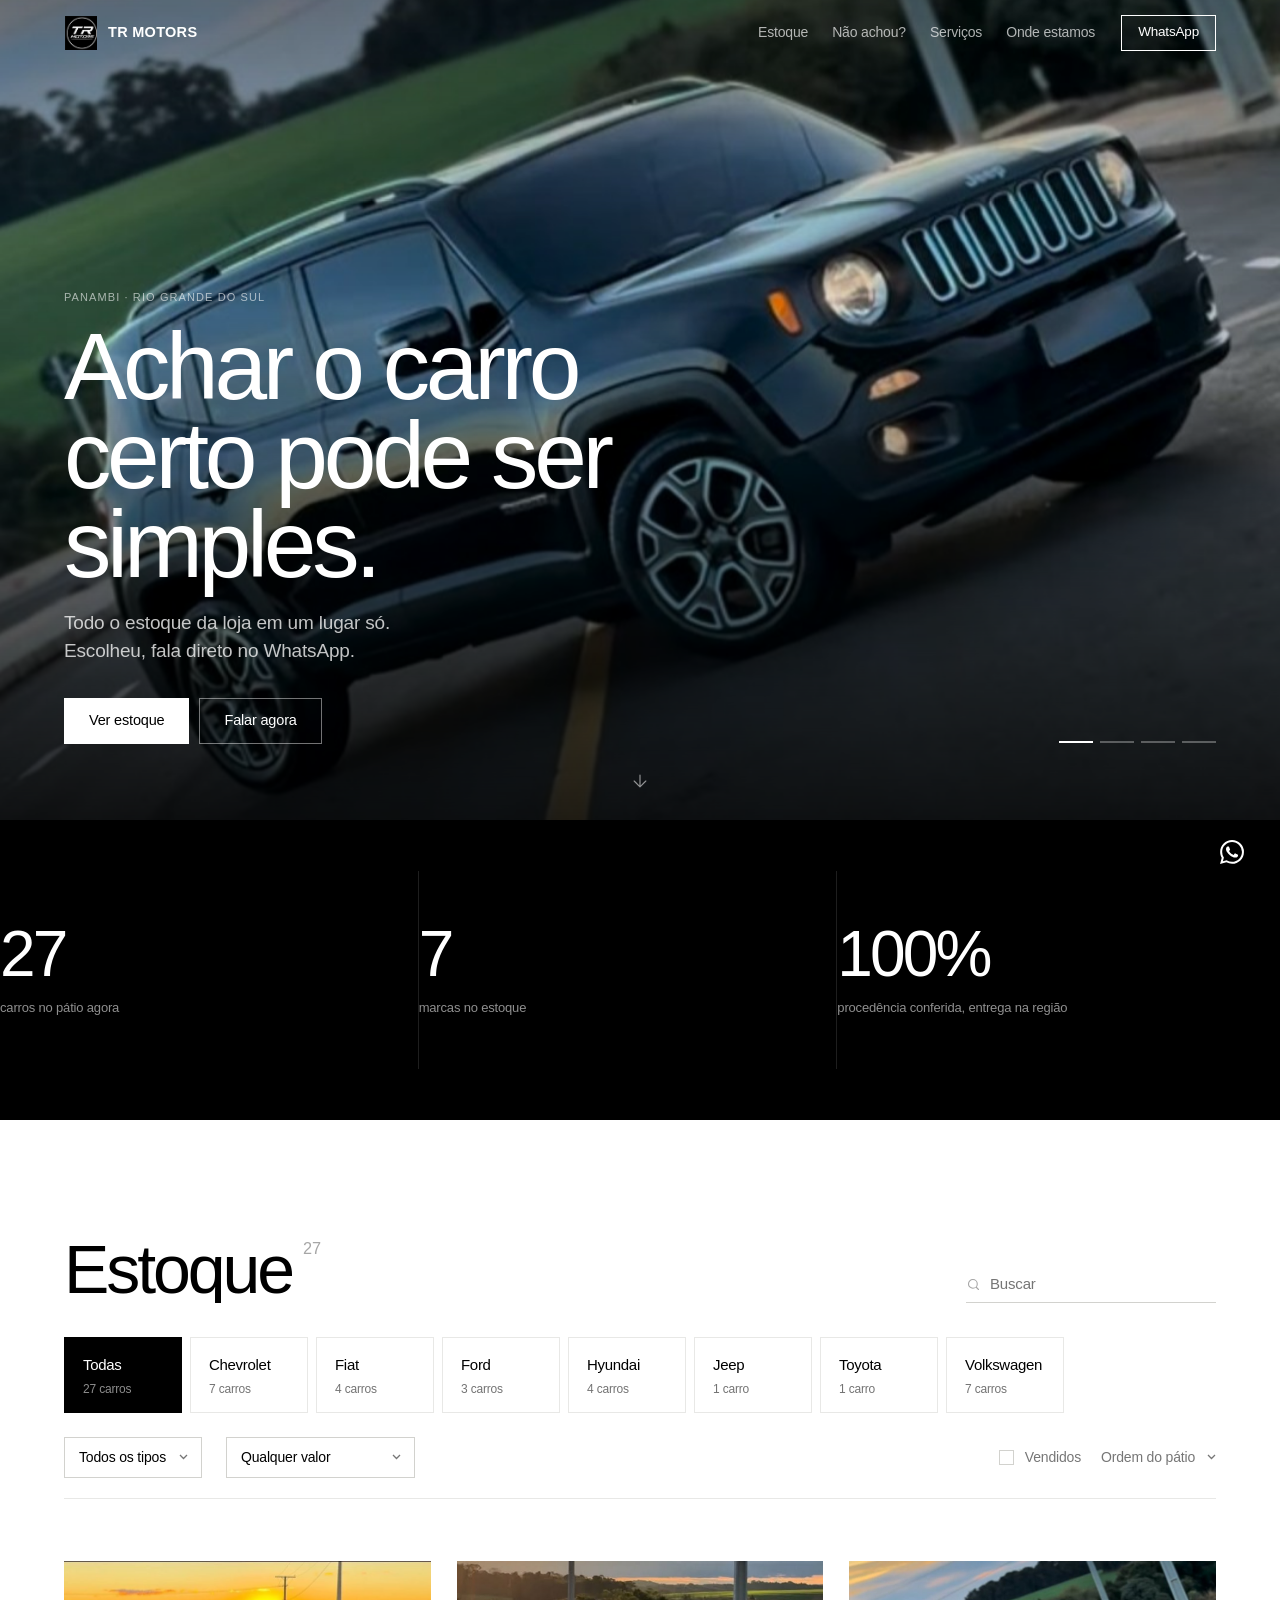
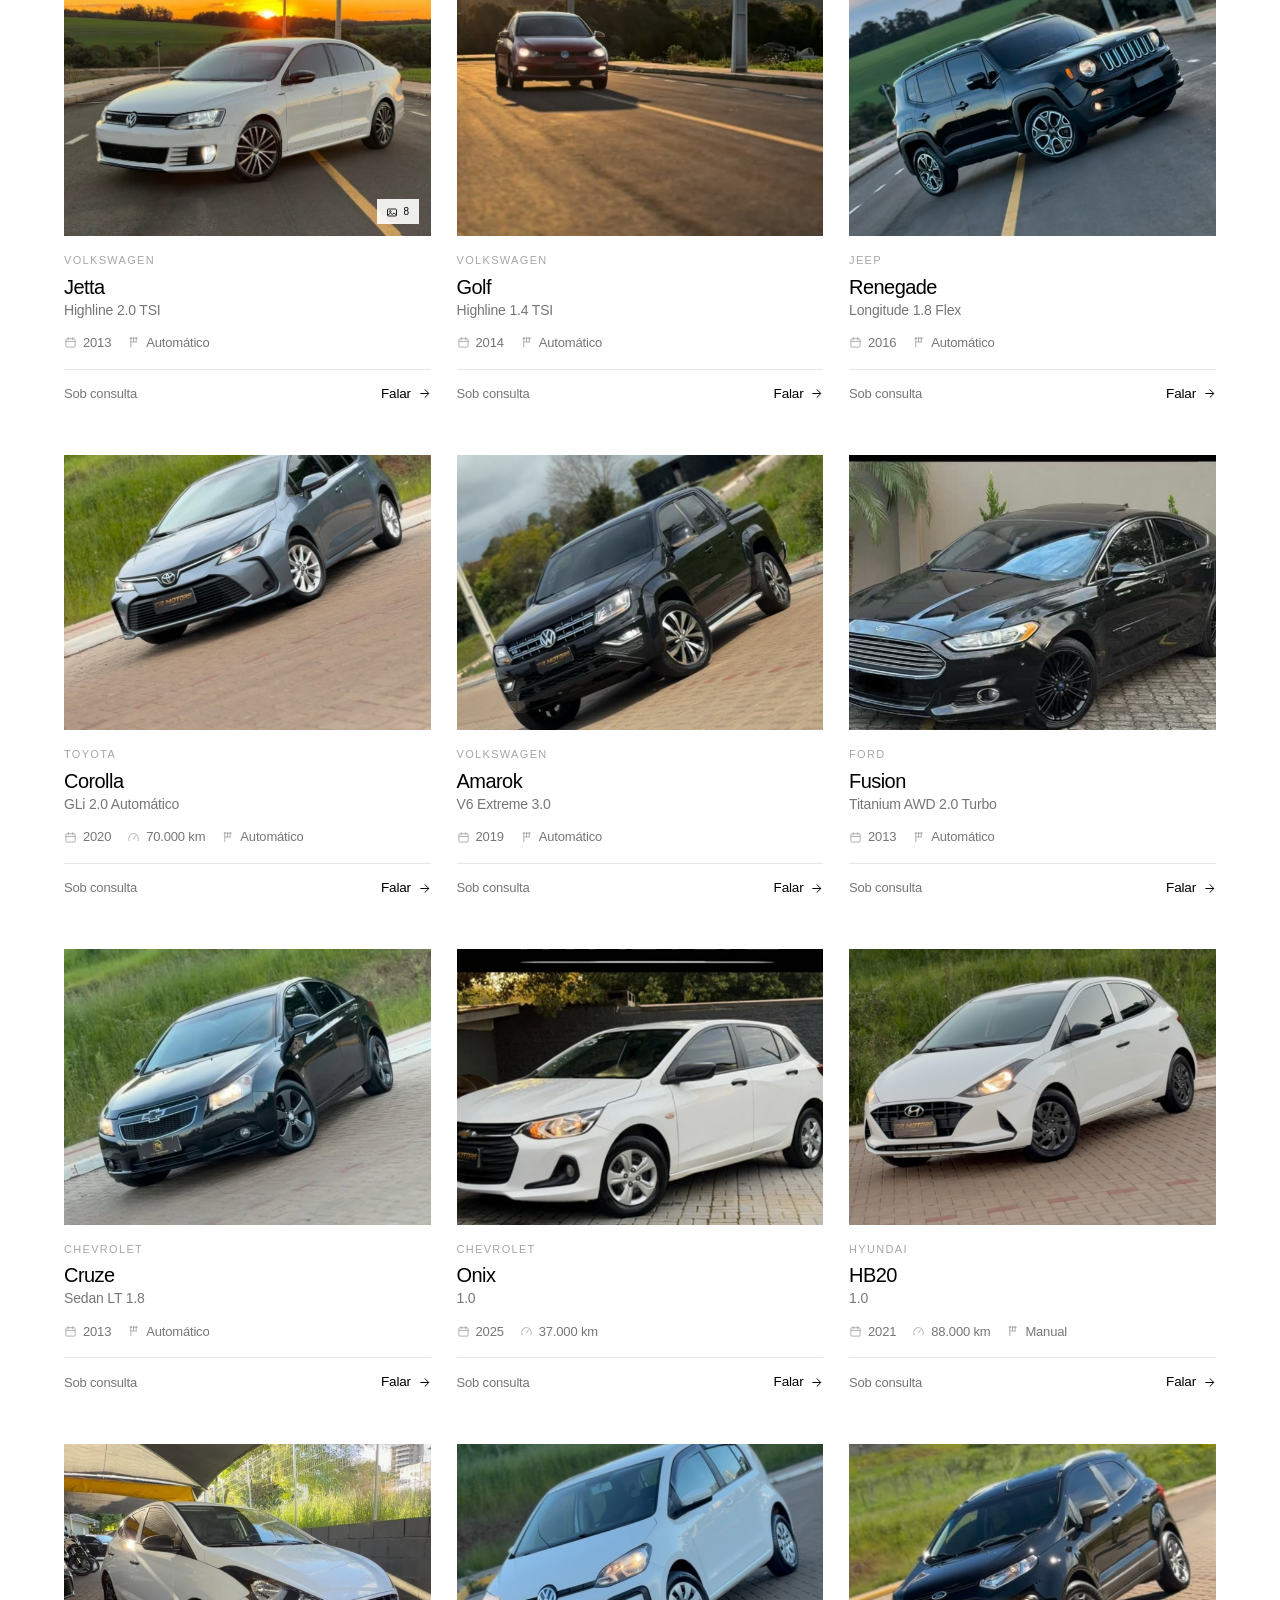
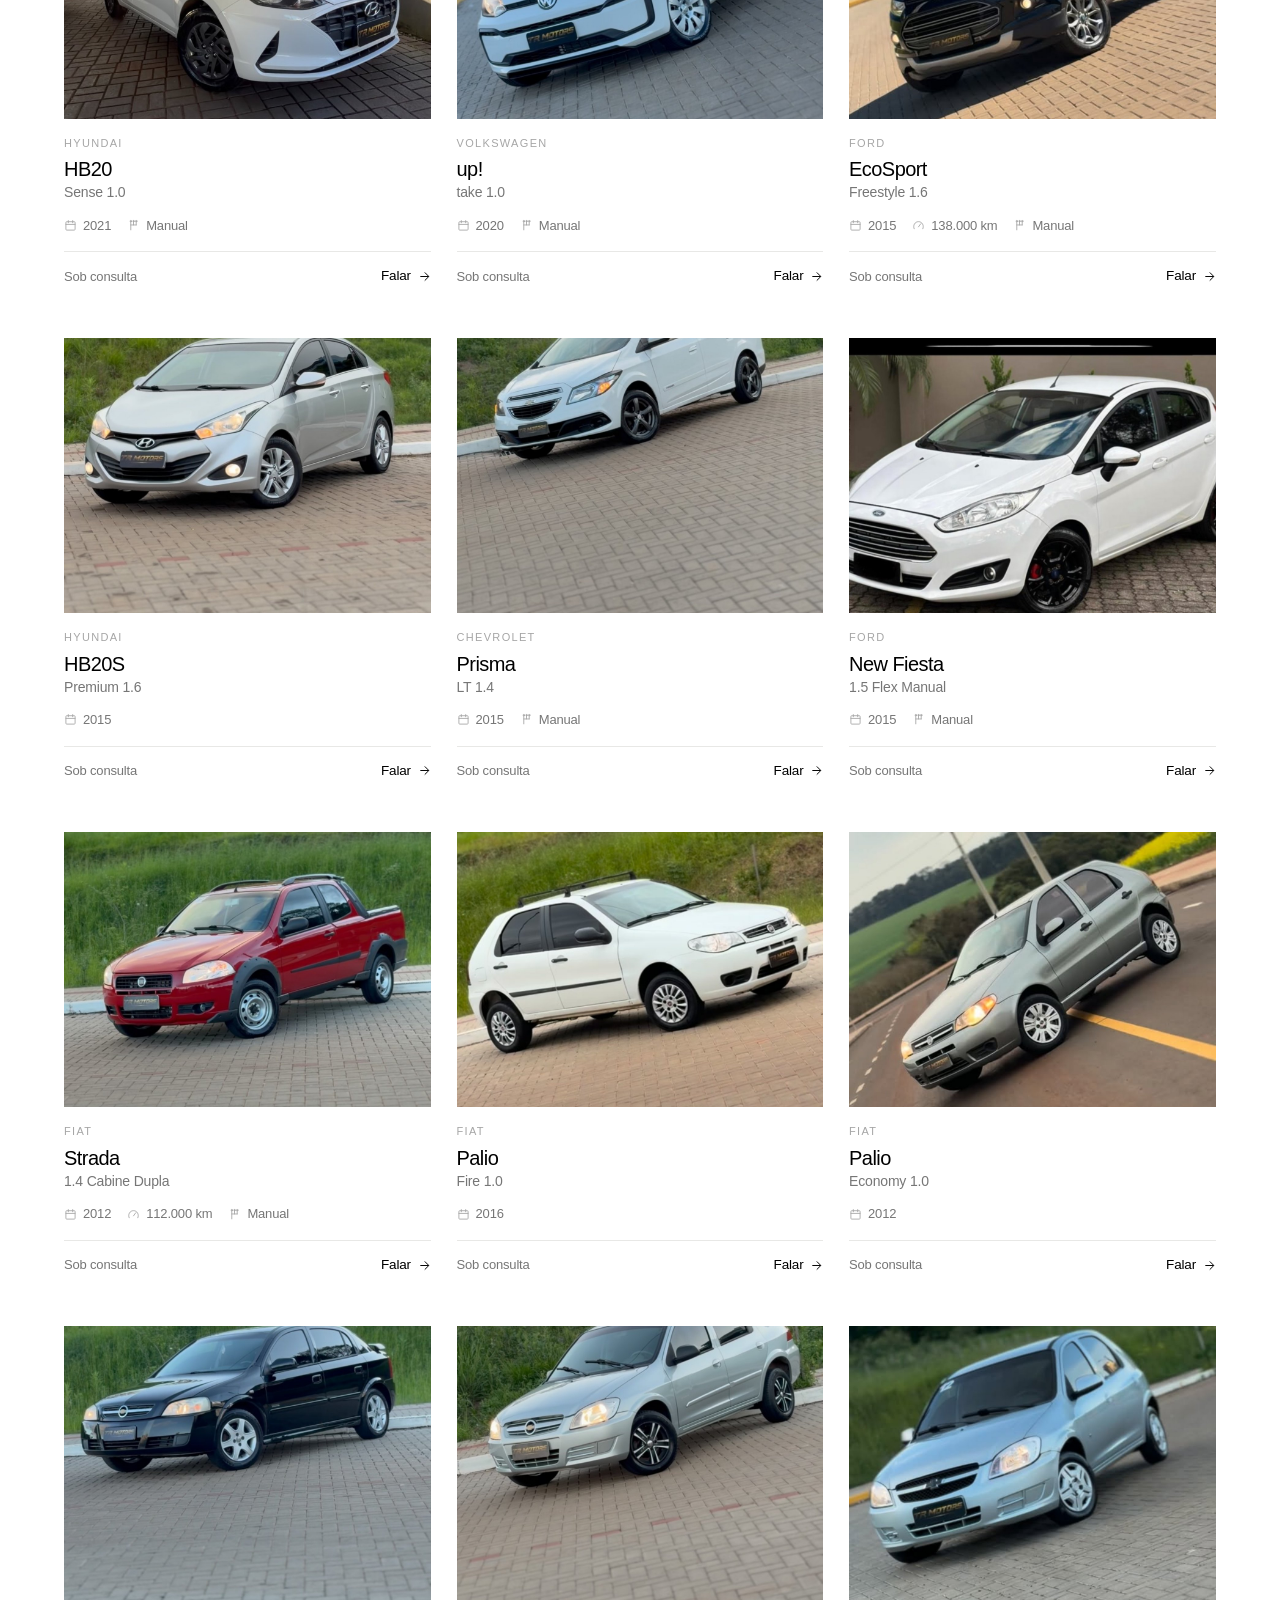
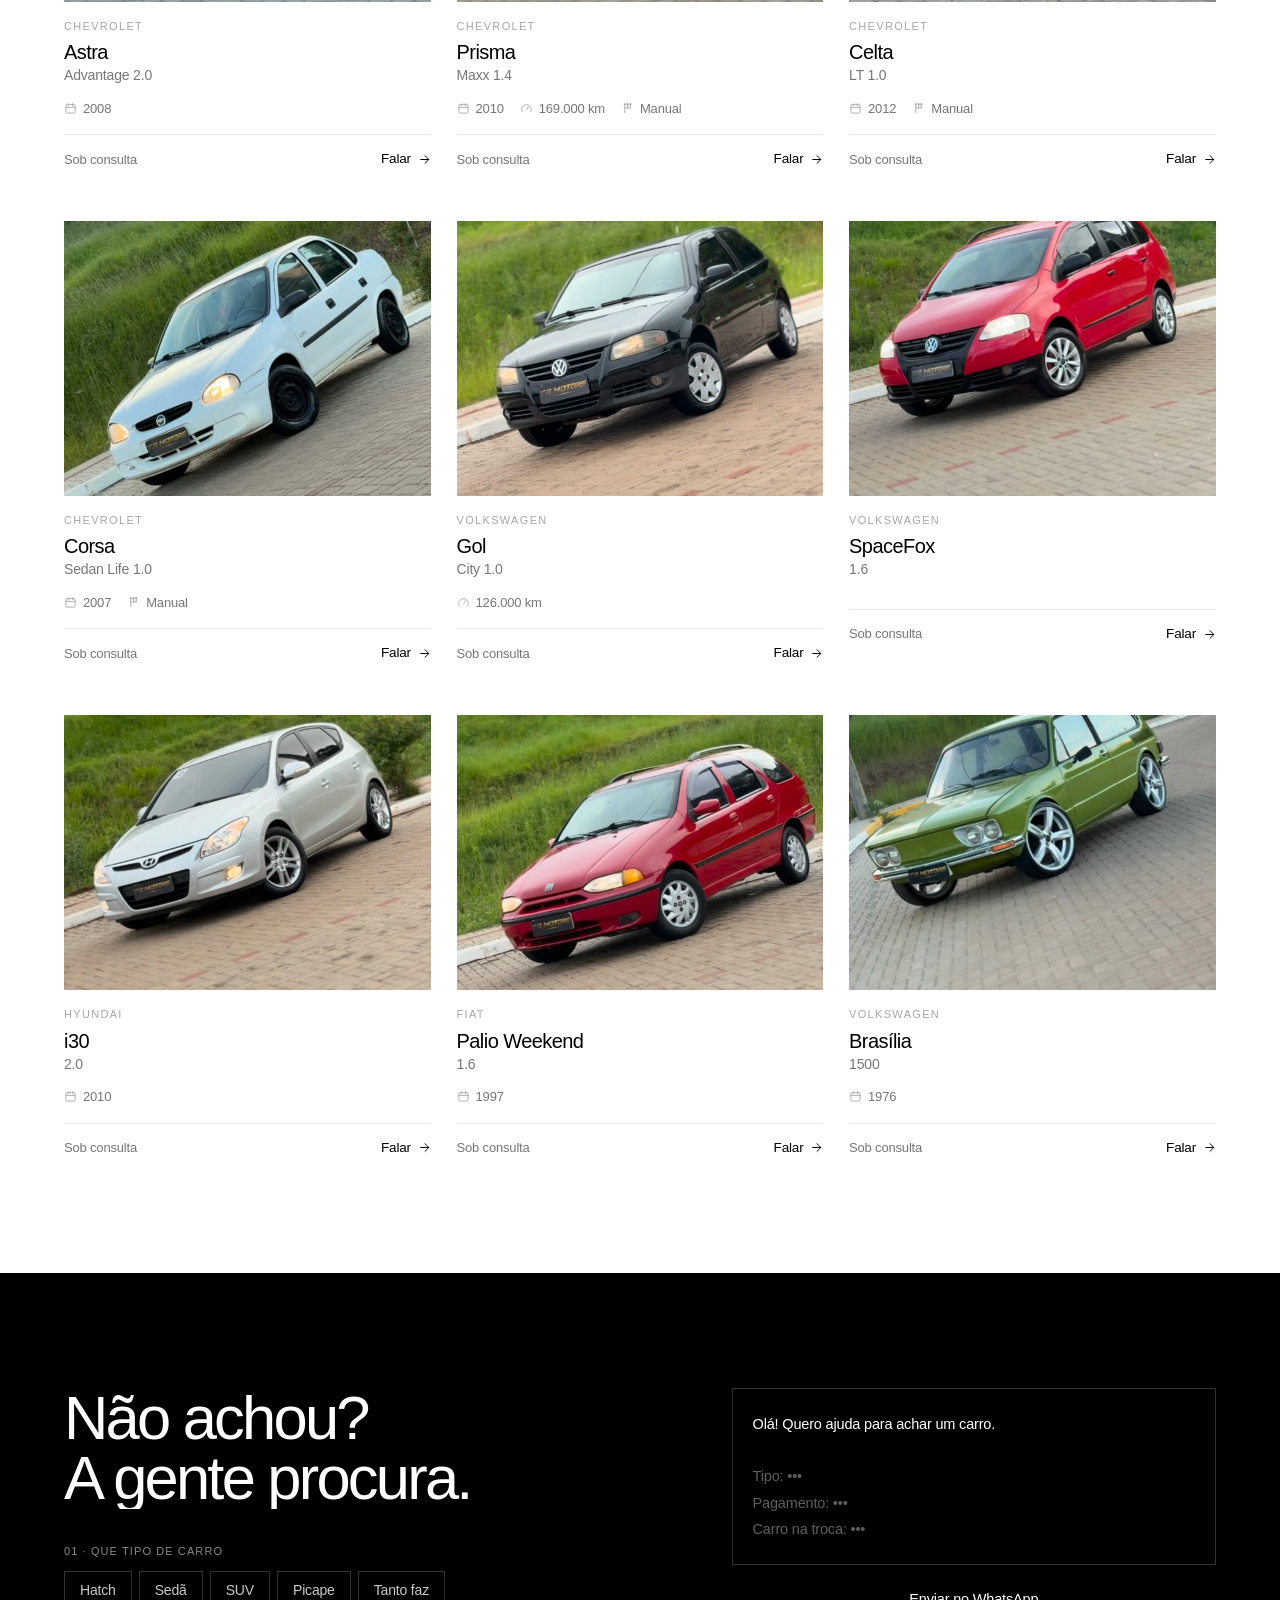
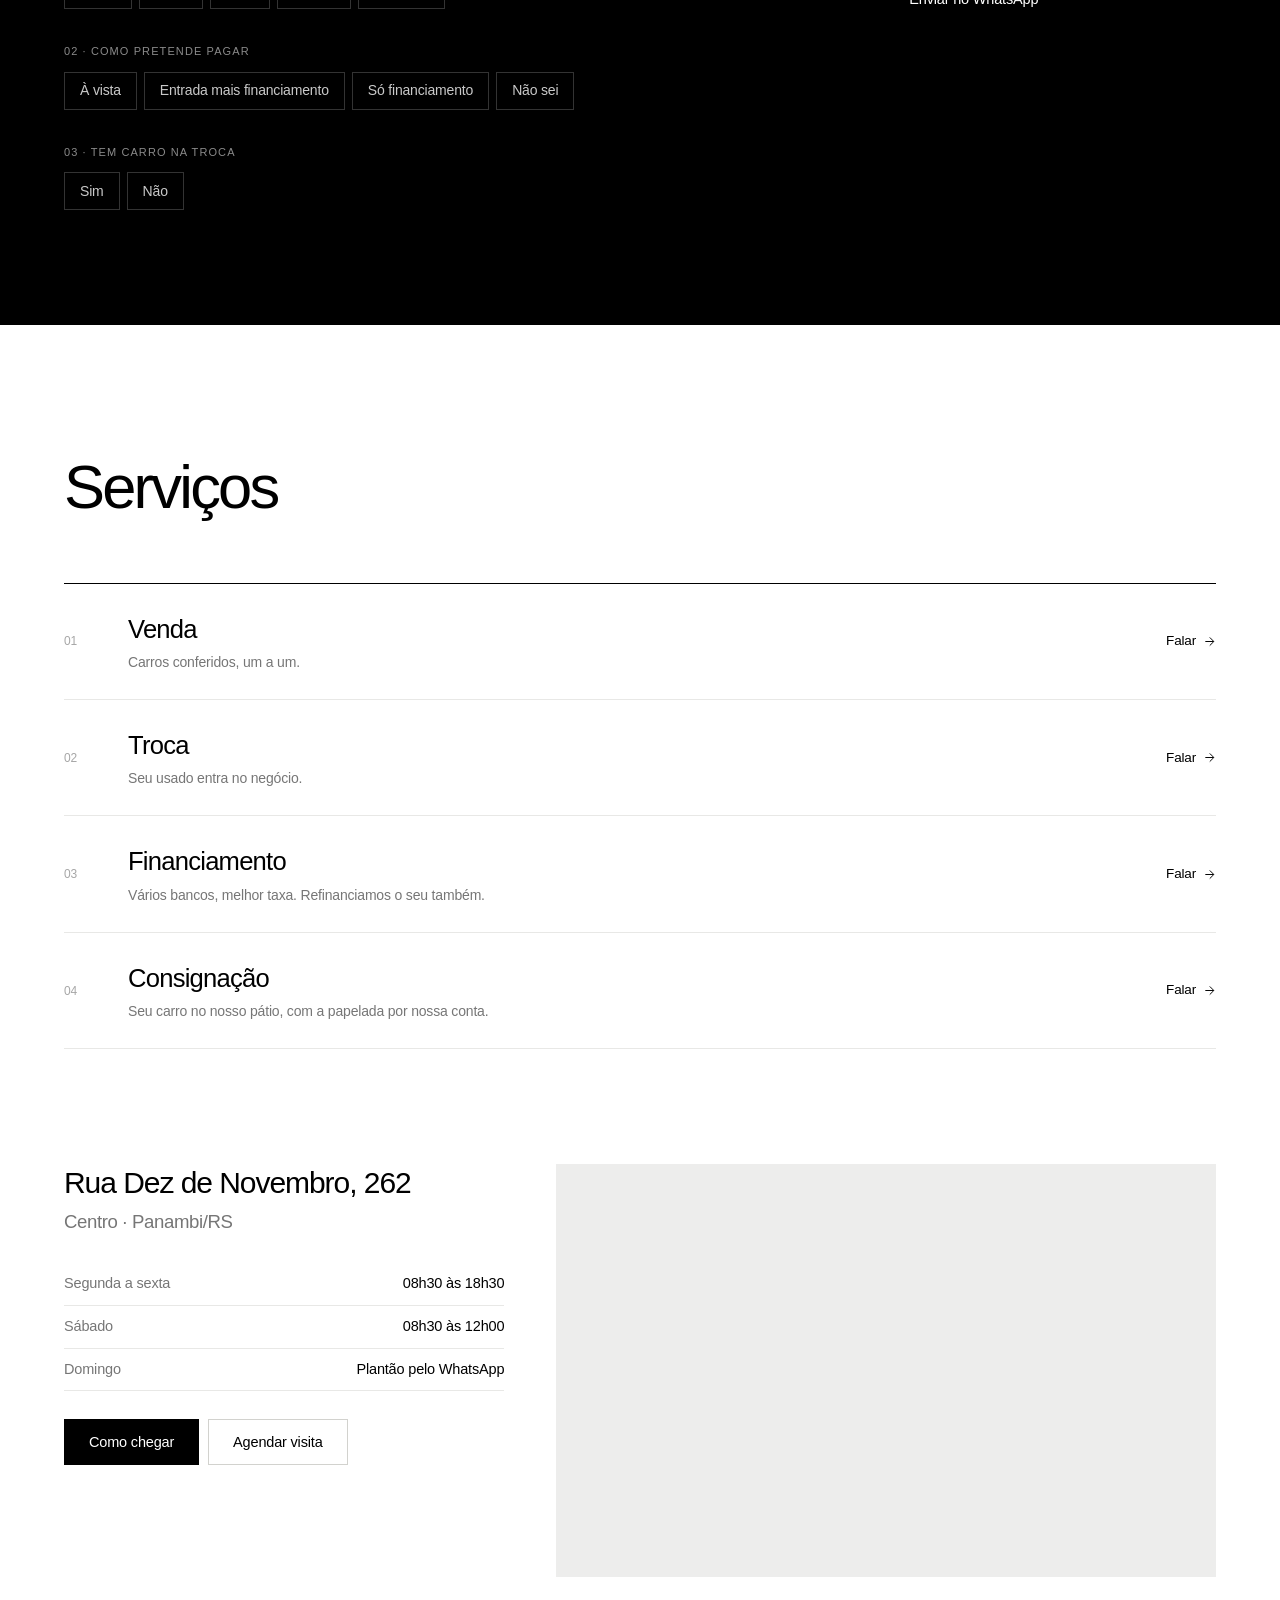
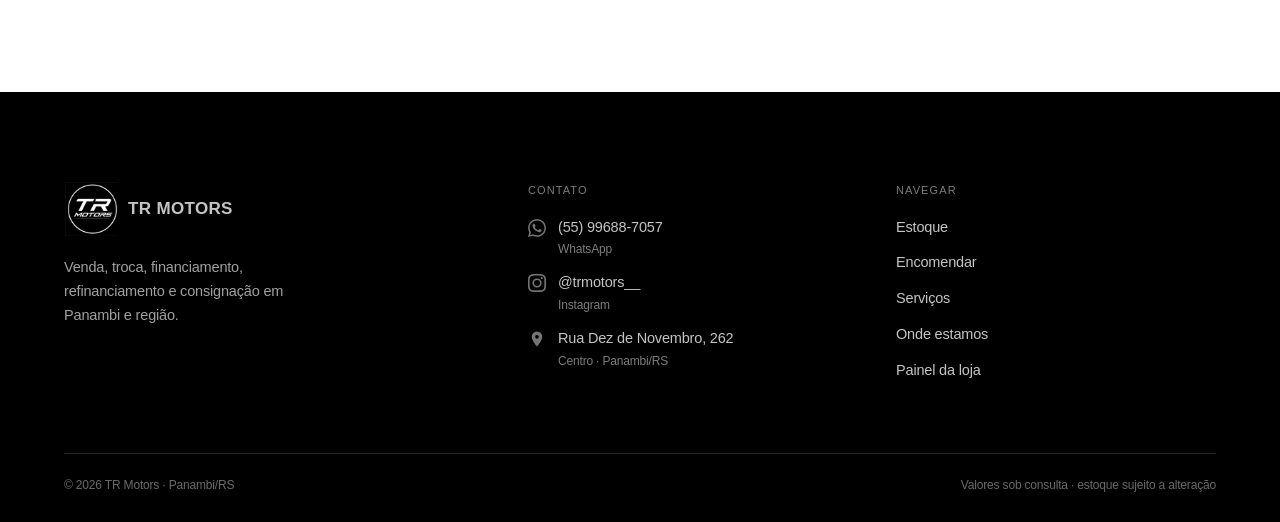
==== commit dc97b2f0: "Regua de marcas, animacoes e remocao do Celta repetido Inspirado na navegacao da Comatral, mas resol" ====
--- a/index.html
+++ b/index.html
@@ -26,6 +26,9 @@
    TR MOTORS · site público
    ============================================================ */
 
+/* ---------- barra de progresso da rolagem ---------- */
+.progresso { position: fixed; inset: 0 auto auto 0; z-index: 80; height: 2px; background: var(--tinta); width: 0; transition: width .1s linear; }
+
 /* ---------- topo ---------- */
 .topo {
   position: fixed; inset: 0 0 auto 0; z-index: 60;
@@ -35,22 +38,21 @@
   transition: transform .45s var(--ease), background .35s, color .35s, border-color .35s;
   border-bottom: 1px solid transparent;
 }
-/* passou da capa: inverte para o modo claro */
 .topo.claro { background: rgba(255,255,255,.9); backdrop-filter: blur(14px); color: var(--tinta); border-bottom-color: var(--regua); }
-/* rolando para baixo: sai de cena */
 .topo.oculto { transform: translateY(-100%); }
 
 .marca { display: flex; align-items: center; gap: 10px; margin-right: auto; }
-.marca .mark { width: 34px; height: 34px; }
+.marca .mark { width: 34px; height: 34px; transition: transform .5s var(--ease); }
+.marca:hover .mark { transform: rotate(-12deg) scale(1.08); }
 .marca b { font-size: 14.5px; font-weight: 600; letter-spacing: .02em; }
 
 .menu { display: flex; gap: 24px; }
-.menu a { font-size: 14px; opacity: .68; transition: opacity .18s; }
+.menu a { font-size: 14px; opacity: .68; position: relative; padding-block: 3px; transition: opacity .18s; }
+.menu a::after { content: ''; position: absolute; left: 0; bottom: 0; width: 0; height: 1px; background: currentColor; transition: width .32s var(--ease); }
 .menu a:hover { opacity: 1; }
+.menu a:hover::after { width: 100%; }
 @media (max-width: 920px) { .menu { display: none; } }
 
-/* sobre a foto da capa o botão é vazado; no modo claro ele fecha em preto,
-   porque ali vira o botão mais importante da página */
 .topo .btn { background: transparent; color: currentColor; border-color: currentColor; }
 .topo .btn:hover { background: var(--papel); }
 .topo .btn:hover span { color: var(--tinta); }
@@ -61,25 +63,21 @@
 @media (max-width: 520px) { .topo .btn { display: none; } }
 
 /* ---------- capa ---------- */
-.capa { position: relative; min-height: min(92svh, 800px); display: flex; align-items: flex-end; overflow: hidden; background: #000; }
-.capa-fotos { position: absolute; inset: 0; }
+.capa { position: relative; min-height: min(94svh, 820px); display: flex; align-items: flex-end; overflow: hidden; background: #000; }
+.capa-fotos { position: absolute; inset: -6% 0; will-change: transform; }
 .capa-fotos img {
   position: absolute; inset: 0; width: 100%; height: 100%; object-fit: cover;
   opacity: 0; transition: opacity 1.4s var(--ease);
 }
-.capa-fotos img.ativa { opacity: 1; animation: deriva 14s linear forwards; }
-@keyframes deriva { from { transform: scale(1.02) } to { transform: scale(1.11) } }
+.capa-fotos img.ativa { opacity: 1; animation: deriva 16s linear forwards; }
+@keyframes deriva { from { transform: scale(1.02) } to { transform: scale(1.12) } }
 
 .capa-veu { position: absolute; inset: 0; background:
-  linear-gradient(to top, rgba(0,0,0,.82) 0%, rgba(0,0,0,.5) 34%, rgba(0,0,0,.12) 62%, rgba(0,0,0,.35) 100%); }
-
-.capa-txt { position: relative; z-index: 2; color: var(--papel); padding-block: 0 clamp(44px, 6vw, 82px); width: 100%; }
+  linear-gradient(to top, rgba(0,0,0,.84) 0%, rgba(0,0,0,.5) 34%, rgba(0,0,0,.1) 62%, rgba(0,0,0,.36) 100%); }
+
+.capa-txt { position: relative; z-index: 2; color: var(--papel); padding-block: 0 clamp(44px, 6vw, 84px); width: 100%; will-change: transform, opacity; }
 .capa-txt .rotulo { color: rgba(255,255,255,.6); }
-.capa h1 {
-  font-size: clamp(42px, 7.4vw, 108px);
-  font-weight: 500; letter-spacing: -.045em; line-height: .94;
-  margin: 16px 0 0; max-width: 13ch;
-}
+.capa h1 { font-size: clamp(42px, 7.4vw, 108px); font-weight: 500; letter-spacing: -.045em; line-height: .94; margin: 16px 0 0; max-width: 13ch; }
 .capa p.sub { margin: 20px 0 0; font-size: clamp(16px, 1.6vw, 19px); color: rgba(255,255,255,.76); max-width: 34ch; }
 .capa-cta { display: flex; gap: 10px; flex-wrap: wrap; margin-top: 32px; }
 .capa .btn { background: var(--papel); color: var(--tinta); border-color: var(--papel); }
@@ -87,25 +85,40 @@
 .capa .btn-vazado { background: transparent; color: var(--papel); border-color: rgba(255,255,255,.45); }
 .capa .btn-vazado:hover { background: var(--papel); color: var(--tinta); border-color: var(--papel); }
 
-/* traços de progresso da troca de foto */
-.capa-tracos { position: absolute; right: var(--goteira); bottom: clamp(44px, 6vw, 82px); z-index: 2; display: flex; gap: 7px; }
+.capa-tracos { position: absolute; right: var(--goteira); bottom: clamp(44px, 6vw, 84px); z-index: 2; display: flex; gap: 7px; }
 .capa-tracos button { width: 34px; height: 2px; background: rgba(255,255,255,.3); position: relative; overflow: hidden; }
 .capa-tracos button::after { content: ''; position: absolute; inset: 0; background: var(--papel); transform: scaleX(0); transform-origin: left; }
 .capa-tracos button[aria-current="true"]::after { animation: enche 5.5s linear forwards; }
 @keyframes enche { to { transform: scaleX(1) } }
 @media (max-width: 700px) { .capa-tracos { display: none; } }
 
-/* texto da capa subindo na entrada */
 .sobe { opacity: 0; transform: translateY(26px); animation: subir .9s var(--ease) forwards; }
 @keyframes subir { to { opacity: 1; transform: none } }
 
+/* seta piscando no pé da capa */
+.rolar { position: absolute; left: 50%; bottom: 22px; translate: -50% 0; z-index: 2; color: rgba(255,255,255,.55); animation: pular 2.4s var(--ease) infinite; }
+@keyframes pular { 0%,100% { transform: translateY(0); opacity: .55 } 50% { transform: translateY(7px); opacity: 1 } }
+@media (max-width: 700px) { .rolar { display: none; } }
+
+/* ---------- números ---------- */
+.numeros { background: var(--tinta); color: var(--papel); }
+.numeros .wrap { display: grid; grid-template-columns: repeat(3, 1fr); }
+@media (max-width: 640px) { .numeros .wrap { grid-template-columns: 1fr; } }
+.numeros div { padding: clamp(30px, 4vw, 52px) 0; border-right: 1px solid #1e1e1e; padding-right: 24px; }
+.numeros div:last-child { border-right: 0; }
+@media (max-width: 640px) { .numeros div { border-right: 0; border-bottom: 1px solid #1e1e1e; padding-block: 26px; } .numeros div:last-child { border-bottom: 0; } }
+.numeros b { display: block; font-size: clamp(38px, 5vw, 64px); font-weight: 500; letter-spacing: -.045em; line-height: 1; font-variant-numeric: tabular-nums; }
+.numeros span { display: block; margin-top: 12px; font-size: 13px; color: #8f8f8f; }
+
 /* ---------- seções ---------- */
 .secao { padding-block: clamp(64px, 9vw, 126px); }
-
-/* título com revelação por máscara */
 .revela { display: block; overflow: hidden; }
 .revela > span { display: block; transform: translateY(105%); transition: transform .85s var(--ease); }
 .surge.dentro .revela > span, .revela.dentro > span { transform: none; }
+
+/* fio que se desenha */
+.fio { height: 1px; background: var(--tinta); transform: scaleX(0); transform-origin: left; transition: transform 1s var(--ease); }
+.surge.dentro .fio { transform: scaleX(1); }
 
 /* ---------- catálogo ---------- */
 .cat-topo { display: flex; align-items: flex-end; justify-content: space-between; gap: 24px; flex-wrap: wrap; }
@@ -116,9 +129,24 @@
 .procura svg { color: var(--cinza-2); flex: none; }
 .procura input { border: 0; background: none; outline: none; font-size: 15px; width: 100%; padding: 0; }
 
-/* barra de filtros */
-.barra { display: flex; align-items: center; gap: 14px 28px; flex-wrap: wrap; margin-top: 34px; padding-bottom: 20px; border-bottom: 1px solid var(--regua); }
-.escolha { position: relative; display: flex; align-items: center; }
+/* régua de marcas */
+.marcas { display: flex; gap: 8px; overflow-x: auto; scrollbar-width: none; margin-top: 34px; padding-bottom: 4px; }
+.marcas::-webkit-scrollbar { display: none; }
+.mtile {
+  flex: none; position: relative; overflow: hidden; isolation: isolate;
+  min-width: 118px; padding: 16px 18px 14px; border: 1px solid var(--regua);
+  text-align: left; transition: border-color .25s, color .25s;
+}
+.mtile::before { content: ''; position: absolute; inset: 0; background: var(--tinta); transform: translateY(101%); transition: transform .38s var(--ease); z-index: -1; }
+.mtile:hover { border-color: var(--tinta); }
+.mtile:hover::before { transform: translateY(0); }
+.mtile:hover, .mtile[aria-pressed="true"] { color: var(--papel); border-color: var(--tinta); }
+.mtile[aria-pressed="true"]::before { transform: translateY(0); }
+.mtile b { display: block; font-size: 15px; font-weight: 500; letter-spacing: -.02em; white-space: nowrap; }
+.mtile i { display: block; font-style: normal; font-size: 12px; opacity: .55; margin-top: 3px; font-variant-numeric: tabular-nums; }
+
+/* barra de ajustes */
+.barra { display: flex; align-items: center; gap: 14px 24px; flex-wrap: wrap; margin-top: 20px; padding-bottom: 20px; border-bottom: 1px solid var(--regua); }
 .escolha select {
   appearance: none; border: 1px solid var(--regua-2); background: var(--papel);
   padding: 9px 34px 9px 14px; font-size: 14px; cursor: pointer; transition: border-color .18s, background .18s, color .18s;
@@ -142,31 +170,48 @@
 /* ---------- grade ---------- */
 .grade { display: grid; grid-template-columns: repeat(auto-fill, minmax(300px, 1fr)); gap: clamp(42px, 4vw, 66px) clamp(18px, 2vw, 30px); margin-top: clamp(40px, 5vw, 62px); }
 
-.ficha { display: flex; flex-direction: column; cursor: pointer; opacity: 0; transform: translateY(20px); }
+.ficha { display: flex; flex-direction: column; cursor: pointer; opacity: 0; transform: translateY(22px); }
 .ficha.dentro { opacity: 1; transform: none; transition: opacity .6s var(--ease), transform .6s var(--ease); transition-delay: calc(var(--i, 0) * 45ms); }
 .ficha:focus-visible { outline: 1.5px solid var(--tinta); outline-offset: 8px; }
 
 .ficha-foto { position: relative; aspect-ratio: 4/3; overflow: hidden; background: var(--papel-3); }
+/* cortina que sobe revelando a foto quando o cartão entra */
+.ficha-foto::before {
+  content: ''; position: absolute; inset: 0; background: var(--papel); z-index: 3;
+  transform: translateY(0); transition: transform .8s var(--ease);
+  transition-delay: calc(var(--i, 0) * 45ms + 80ms);
+}
+.ficha.dentro .ficha-foto::before { transform: translateY(-101%); }
+
 .ficha-foto img { width: 100%; height: 100%; object-fit: cover; transition: transform .9s var(--ease), filter .35s; }
-.ficha:hover .ficha-foto img { transform: scale(1.045); }
+.ficha:hover .ficha-foto img { transform: scale(1.05); }
 .ficha-vazia { width: 100%; height: 100%; display: grid; place-items: center; font-size: 11px; font-weight: 500; letter-spacing: .1em; text-transform: uppercase; color: var(--cinza-2); }
 
-/* cortina preta que sobe no hover */
-.ficha-foto::after {
-  content: ''; position: absolute; inset: 0; background: rgba(0,0,0,.14);
-  opacity: 0; transition: opacity .4s var(--ease); pointer-events: none;
-}
-.ficha:hover .ficha-foto::after { opacity: 1; }
+/* faixa preta que sobe no hover */
+.ver-ficha {
+  position: absolute; inset: auto 0 0 0; z-index: 2; background: var(--tinta); color: var(--papel);
+  display: flex; align-items: center; justify-content: space-between; gap: 10px;
+  padding: 12px 16px; font-size: 13px; font-weight: 500;
+  transform: translateY(101%); transition: transform .38s var(--ease);
+}
+.ficha:hover .ver-ficha, .ficha:focus-visible .ver-ficha { transform: translateY(0); }
+@media (hover: none) { .ver-ficha { display: none; } }
 
 .selo { position: absolute; top: 12px; left: 12px; z-index: 2; background: var(--papel); color: var(--tinta);
   font-size: 10px; font-weight: 500; letter-spacing: .1em; text-transform: uppercase; padding: 5px 9px; }
-.selo-fotos { top: auto; left: auto; right: 12px; bottom: 12px; background: rgba(255,255,255,.9); }
+.selo-fotos { top: auto; left: auto; right: 12px; bottom: 12px; background: rgba(255,255,255,.9); display: flex; align-items: center; gap: 5px; }
+.ficha:hover .selo-fotos { opacity: 0; transition: opacity .2s; }
 
 .ficha-corpo { padding-top: 16px; display: flex; flex-direction: column; flex: 1; }
 .ficha-marca { font-size: 11px; font-weight: 500; letter-spacing: .12em; text-transform: uppercase; color: var(--cinza-2); margin: 0; }
 .ficha-nome { font-size: 20px; font-weight: 500; letter-spacing: -.028em; line-height: 1.15; margin: 7px 0 0; }
 .ficha-versao { font-size: 14px; color: var(--cinza); margin: 2px 0 0; line-height: 1.4; }
-.ficha-specs { font-size: 13px; color: var(--cinza-2); margin: 12px 0 0; font-variant-numeric: tabular-nums; }
+
+/* dados com ícone */
+.dados { display: flex; flex-wrap: wrap; gap: 6px 16px; margin: 13px 0 0; }
+.dados span { display: inline-flex; align-items: center; gap: 6px; font-size: 13px; color: var(--cinza); font-variant-numeric: tabular-nums; }
+.dados svg { color: var(--cinza-2); flex: none; }
+
 .ficha-pe { display: flex; align-items: center; justify-content: space-between; gap: 14px; margin-top: 16px; padding-top: 14px; border-top: 1px solid var(--regua); }
 .consulta { font-size: 13px; color: var(--cinza); }
 .ficha:hover .seta { gap: 13px; }
@@ -177,30 +222,39 @@
 .nada { grid-column: 1 / -1; padding: 20px 0 0; }
 .nada h3 { font-size: 22px; font-weight: 500; letter-spacing: -.03em; margin: 0 0 20px; }
 
+/* clone que voa do cartão para a ficha aberta */
+.voo { position: fixed; z-index: 95; object-fit: cover; margin: 0; pointer-events: none; }
+
 /* ---------- ficha aberta ---------- */
-.folha { position: fixed; inset: 0; z-index: 90; background: var(--papel); overflow-y: auto; overscroll-behavior: contain; animation: abrirFolha .45s var(--ease); }
-@keyframes abrirFolha { from { opacity: 0; transform: translateY(24px) } }
+.folha { position: fixed; inset: 0; z-index: 90; background: var(--papel); overflow-y: auto; overflow-x: hidden; overscroll-behavior: contain; }
+.folha.entrando .folha-info, .folha.entrando .folha-topo, .folha.entrando .minis { opacity: 0; }
+.folha.entrando #gal img { opacity: 0; }
+.folha-info, .folha-topo, .minis { transition: opacity .35s var(--ease) .12s; }
 
 .folha-topo {
   position: sticky; top: 0; z-index: 5; display: flex; align-items: center; justify-content: space-between; gap: 16px;
   padding: 0 var(--goteira); height: 58px; background: rgba(255,255,255,.92); backdrop-filter: blur(12px); border-bottom: 1px solid var(--regua);
 }
 .folha-x { width: 34px; height: 34px; display: grid; place-items: center; transition: .18s; }
-.folha-x:hover { background: var(--tinta); color: var(--papel); }
+.folha-x:hover { background: var(--tinta); color: var(--papel); rotate: 90deg; }
 
 .folha-grade { display: grid; grid-template-columns: 1.2fr 1fr; align-items: start; }
+/* sem isto a coluna não encolhe: a barra de botões tem margem negativa e
+   acaba esticando a trilha, criando rolagem lateral no celular */
+.folha-grade > * { min-width: 0; }
 @media (max-width: 1000px) { .folha-grade { grid-template-columns: 1fr; } }
 @media (min-width: 1001px) { .folha-media { position: sticky; top: 58px; } }
 
 .gal { position: relative; aspect-ratio: 4/3; overflow: hidden; background: var(--papel-3); }
-.gal img { width: 100%; height: 100%; object-fit: cover; animation: surgirFoto .5s var(--ease); }
-@keyframes surgirFoto { from { opacity: 0; transform: scale(1.03) } }
+.gal img { width: 100%; height: 100%; object-fit: cover; animation: surgirFoto .45s var(--ease); }
+@keyframes surgirFoto { from { opacity: 0; transform: scale(1.025) } }
 .gal-nav { position: absolute; top: 50%; translate: 0 -50%; width: 40px; height: 40px; background: rgba(255,255,255,.92); display: grid; place-items: center; transition: .18s; }
 .gal-nav:hover { background: var(--tinta); color: var(--papel); }
 .gal-nav.ant { left: 14px; } .gal-nav.prox { right: 14px; }
 .gal-pos { position: absolute; left: 14px; bottom: 14px; background: rgba(255,255,255,.92); font-size: 11px; font-weight: 500; letter-spacing: .08em; padding: 5px 9px; font-variant-numeric: tabular-nums; }
 .minis { display: flex; gap: 6px; padding: 14px; overflow-x: auto; }
 .minis button { flex: none; width: 76px; aspect-ratio: 4/3; overflow: hidden; opacity: .45; transition: .18s; }
+.minis button:hover { opacity: .8; }
 .minis button[aria-current="true"] { opacity: 1; }
 .minis img { width: 100%; height: 100%; object-fit: cover; }
 
@@ -236,20 +290,21 @@
 .pergunta { margin-top: 34px; }
 .pergunta > p { font-size: 11px; font-weight: 500; letter-spacing: .1em; text-transform: uppercase; color: #8a8a8a; margin: 0 0 12px; }
 .escolhas { display: flex; flex-wrap: wrap; gap: 7px; }
-.escolhas button { height: 38px; padding-inline: 15px; border: 1px solid #333; color: #c9c9c9; font-size: 14px; transition: .16s; }
+.escolhas button { position: relative; overflow: hidden; isolation: isolate; height: 38px; padding-inline: 15px; border: 1px solid #333; color: #c9c9c9; font-size: 14px; transition: color .2s, border-color .2s; }
+.escolhas button::before { content: ''; position: absolute; inset: 0; background: var(--papel); transform: translateY(101%); transition: transform .32s var(--ease); z-index: -1; }
 .escolhas button:hover { border-color: var(--papel); color: var(--papel); }
-.escolhas button[aria-pressed="true"] { background: var(--papel); color: var(--tinta); border-color: var(--papel); }
+.escolhas button[aria-pressed="true"] { color: var(--tinta); border-color: var(--papel); }
+.escolhas button[aria-pressed="true"]::before { transform: translateY(0); }
 
 .previa { border: 1px solid #333; padding: 22px 20px; font-size: 14.5px; line-height: 1.8; white-space: pre-line; min-height: 158px; }
 .previa .vago { color: #5e5e5e; }
 
 /* ---------- serviços ---------- */
 .servicos { border-top: 1px solid var(--tinta); margin-top: clamp(32px, 4vw, 50px); }
-.serv { display: grid; grid-template-columns: 44px 1fr auto; gap: 20px; align-items: center; padding: 26px 0; border-bottom: 1px solid var(--regua); position: relative; }
-.serv::before { content: ''; position: absolute; inset: 0 auto 0 0; width: 0; background: var(--papel-2); transition: width .5s var(--ease); z-index: -1; }
+.serv { display: grid; grid-template-columns: 44px 1fr auto; gap: 20px; align-items: center; padding: 26px 0; border-bottom: 1px solid var(--regua); position: relative; isolation: isolate; transition: padding-inline .42s var(--ease); }
+.serv::before { content: ''; position: absolute; inset: 0; background: var(--papel-2); width: 0; transition: width .52s var(--ease); z-index: -1; }
+.serv:hover { padding-inline: 16px; }
 .serv:hover::before { width: 100%; }
-.serv { transition: padding-inline .4s var(--ease); }
-.serv:hover { padding-inline: 14px; }
 .serv-num { font-size: 12px; font-weight: 500; color: var(--cinza-2); font-variant-numeric: tabular-nums; }
 .serv h3 { font-size: clamp(19px, 2vw, 26px); font-weight: 500; letter-spacing: -.03em; margin: 0; }
 .serv p { font-size: 14px; color: var(--cinza); margin: 4px 0 0; }
@@ -265,43 +320,43 @@
 .horas li { display: flex; justify-content: space-between; gap: 16px; padding: 10px 0; border-bottom: 1px solid var(--regua); font-size: 14.5px; }
 .horas span:first-child { color: var(--cinza); }
 .horas span:last-child { font-variant-numeric: tabular-nums; }
-.mapa { aspect-ratio: 16/10; background: var(--papel-3); }
-.mapa iframe { width: 100%; height: 100%; border: 0; display: block; filter: grayscale(1) contrast(1.04); }
+.mapa { aspect-ratio: 16/10; background: var(--papel-3); overflow: hidden; }
+.mapa iframe { width: 100%; height: 100%; border: 0; display: block; filter: grayscale(1) contrast(1.04); transition: filter .5s; }
+.mapa:hover iframe { filter: grayscale(.2) contrast(1); }
 
 /* ---------- rodapé ---------- */
 .rodape { background: var(--tinta); color: var(--papel); padding-block: clamp(56px, 7vw, 92px) 0; }
 .rodape-grade { display: grid; grid-template-columns: 1.3fr 1fr 1fr; gap: 48px; }
 @media (max-width: 860px) { .rodape-grade { grid-template-columns: 1fr 1fr; gap: 40px 32px; } .rodape-marca { grid-column: 1 / -1; } }
 @media (max-width: 500px) { .rodape-grade { grid-template-columns: 1fr; } }
-
 .rodape-marca .marca { margin-bottom: 20px; }
 .rodape-marca .mark { width: 54px; height: 54px; }
 .rodape-marca .marca b { font-size: 17px; }
 .rodape-marca p { color: #a0a0a0; font-size: 14.5px; line-height: 1.65; margin: 0; max-width: 30ch; }
-
 .rodape h4 { font-size: 11px; font-weight: 500; letter-spacing: .1em; text-transform: uppercase; color: #7d7d7d; margin: 0 0 18px; }
 .rodape ul { list-style: none; margin: 0; padding: 0; display: grid; gap: 14px; }
 .rodape a, .rodape li { font-size: 14.5px; color: #c4c4c4; }
-
-/* linha de contato com o ícone da rede */
-.contato { display: flex; align-items: flex-start; gap: 12px; transition: color .18s; }
-.contato:hover { color: var(--papel); }
+.contato { display: flex; align-items: flex-start; gap: 12px; transition: color .18s, transform .3s var(--ease); }
+.contato:hover { color: var(--papel); transform: translateX(4px); }
 .contato svg { flex: none; margin-top: 2px; opacity: .6; transition: opacity .18s; }
 .contato:hover svg { opacity: 1; }
-.contato span { display: block; }
 .contato small { display: block; font-size: 12px; color: #7d7d7d; margin-top: 2px; }
-
 .rodape-nav a { position: relative; }
 .rodape-nav a::after { content: ''; position: absolute; left: 0; bottom: -3px; width: 0; height: 1px; background: var(--papel); transition: width .3s var(--ease); }
 .rodape-nav a:hover { color: var(--papel); }
 .rodape-nav a:hover::after { width: 100%; }
-
 .rodape-fim { margin-top: clamp(48px, 6vw, 72px); border-top: 1px solid #242424; padding-block: 22px 28px; display: flex; justify-content: space-between; gap: 14px; flex-wrap: wrap; font-size: 12px; color: #6a6a6a; }
 
 /* ---------- atalhos ---------- */
 .flutua { position: fixed; right: 22px; bottom: 22px; z-index: 70; width: 52px; height: 52px; background: var(--tinta); color: var(--papel); display: grid; place-items: center; transition: transform .22s var(--ease); }
-.flutua:hover { transform: translateY(-3px) scale(1.04); }
+.flutua:hover { transform: translateY(-3px) scale(1.05); }
 @media (max-width: 720px) { .flutua { bottom: 76px; right: 16px; width: 46px; height: 46px; } }
+
+.ao-topo { position: fixed; right: 22px; bottom: 86px; z-index: 70; width: 52px; height: 52px; border: 1px solid var(--regua-2); background: var(--papel); color: var(--tinta); display: grid; place-items: center;
+  opacity: 0; transform: translateY(10px); pointer-events: none; transition: opacity .3s, transform .3s var(--ease), background .2s, color .2s; }
+.ao-topo.visivel { opacity: 1; transform: none; pointer-events: auto; }
+.ao-topo:hover { background: var(--tinta); color: var(--papel); border-color: var(--tinta); }
+@media (max-width: 720px) { .ao-topo { bottom: 134px; right: 16px; width: 46px; height: 46px; } }
 
 .barra-baixo { position: fixed; inset: auto 0 0 0; z-index: 68; display: none; gap: 1px; background: var(--regua); padding-bottom: env(safe-area-inset-bottom); }
 .barra-baixo .btn { flex: 1; border: 0; height: 54px; }
@@ -314,6 +369,7 @@
 
 <body>
 <a class="pular" href="#estoque">Pular para o estoque</a>
+<div class="progresso" id="progresso" aria-hidden="true"></div>
 
 <header class="topo" id="topo">
   <a class="marca" href="#inicio" aria-label="TR Motors, início">
@@ -335,7 +391,7 @@
 <section class="capa">
   <div class="capa-fotos" id="capaFotos" aria-hidden="true"></div>
   <div class="capa-veu" aria-hidden="true"></div>
-  <div class="wrap capa-txt">
+  <div class="wrap capa-txt" id="capaTxt">
     <p class="rotulo sobe" style="animation-delay:.1s">Panambi · Rio Grande do Sul</p>
     <h1 class="sobe" style="animation-delay:.2s">Achar o carro certo pode ser simples.</h1>
     <p class="sub sobe" style="animation-delay:.32s">Todo o estoque da loja em um lugar só. Escolheu, fala direto no WhatsApp.</p>
@@ -345,6 +401,18 @@
     </div>
   </div>
   <div class="capa-tracos" id="capaTracos"></div>
+  <span class="rolar" aria-hidden="true">
+    <svg width="20" height="20" viewBox="0 0 24 24" fill="none" stroke="currentColor" stroke-width="1.4" stroke-linecap="round" stroke-linejoin="round"><path d="M12 5v14M5 12l7 7 7-7"/></svg>
+  </span>
+</section>
+
+<!-- NÚMEROS -->
+<section class="numeros">
+  <div class="wrap surge">
+    <div><b data-conta="0" id="nCarros">0</b><span>carros no pátio agora</span></div>
+    <div><b data-conta="0" id="nMarcas">0</b><span>marcas no estoque</span></div>
+    <div><b>100%</b><span>procedência conferida, entrega na região</span></div>
+  </div>
 </section>
 
 <!-- ESTOQUE -->
@@ -357,9 +425,10 @@
     </label>
   </div>
 
+  <div class="marcas" id="marcas" role="group" aria-label="Filtrar por marca"></div>
+
   <div class="barra">
     <div class="escolha"><select id="fTipo" aria-label="Tipo de carroceria"></select></div>
-    <div class="escolha"><select id="fMarca" aria-label="Marca"></select></div>
     <div class="escolha"><select id="fFaixa" aria-label="Faixa de valor"></select></div>
     <button class="limpar" id="limpar" hidden>Limpar filtros</button>
     <div class="ajustes">
@@ -438,12 +507,10 @@
         </a>
         <p>Venda, troca, financiamento, refinanciamento e consignação em Panambi e região.</p>
       </div>
-
       <div>
         <h4>Contato</h4>
         <ul id="contatos"></ul>
       </div>
-
       <div class="rodape-nav">
         <h4>Navegar</h4>
         <ul>
@@ -465,6 +532,9 @@
 <div class="folha" id="folha" hidden role="dialog" aria-modal="true" aria-label="Detalhes do carro"></div>
 
 <a class="flutua" id="fabWa" href="#" target="_blank" rel="noopener" aria-label="Falar no WhatsApp"></a>
+<button class="ao-topo" id="aoTopo" aria-label="Voltar ao topo">
+  <svg width="17" height="17" viewBox="0 0 24 24" fill="none" stroke="currentColor" stroke-width="1.7" stroke-linecap="round" stroke-linejoin="round"><path d="M12 19V5M5 12l7-7 7 7"/></svg>
+</button>
 
 <nav class="barra-baixo" aria-label="Ações rápidas">
   <a class="btn" href="#estoque">Estoque</a>
@@ -478,13 +548,17 @@
    ============================================================ */
 const $  = (s, r = document) => r.querySelector(s);
 const $$ = (s, r = document) => [...r.querySelectorAll(s)];
+const calmo = matchMedia('(prefers-reduced-motion: reduce)').matches;
 
 let CARROS = [];
 const estado = { tipo: '', marca: '', faixa: '', busca: '', ordem: 'ordem', vendidos: false };
 
-/* ---------- marcas reais das redes ---------- */
 const ICO = {
   seta: '<svg width="13" height="13" viewBox="0 0 24 24" fill="none" stroke="currentColor" stroke-width="1.8" stroke-linecap="round" stroke-linejoin="round" aria-hidden="true"><path d="M5 12h14M13 5l7 7-7 7"/></svg>',
+  ano: '<svg width="13" height="13" viewBox="0 0 24 24" fill="none" stroke="currentColor" stroke-width="1.6" aria-hidden="true"><rect x="3.5" y="5" width="17" height="15.5" rx="1.5"/><path d="M8 3v4M16 3v4M3.5 10h17" stroke-linecap="round"/></svg>',
+  km: '<svg width="13" height="13" viewBox="0 0 24 24" fill="none" stroke="currentColor" stroke-width="1.6" aria-hidden="true"><path d="M4 18a9 9 0 1 1 16 0" stroke-linecap="round"/><path d="M12 14.5 16 9" stroke-linecap="round"/></svg>',
+  cambio: '<svg width="13" height="13" viewBox="0 0 24 24" fill="none" stroke="currentColor" stroke-width="1.6" stroke-linecap="round" aria-hidden="true"><path d="M7 4v16M17 4v7M7 11h10M12 4v7"/><circle cx="7" cy="4" r="1.3"/><circle cx="17" cy="4" r="1.3"/><circle cx="12" cy="4" r="1.3"/></svg>',
+  foto: '<svg width="12" height="12" viewBox="0 0 24 24" fill="none" stroke="currentColor" stroke-width="1.7" aria-hidden="true"><rect x="3" y="6" width="18" height="14" rx="2"/><circle cx="8.5" cy="11" r="1.6"/><path d="m4 18 5-4 3.5 2.8L16 14l4 3.4" stroke-linejoin="round"/></svg>',
   whatsapp: '<svg width="18" height="18" viewBox="0 0 24 24" fill="currentColor" aria-hidden="true"><path d="M17.472 14.382c-.297-.149-1.758-.867-2.03-.967-.273-.099-.471-.148-.67.15-.197.297-.767.966-.94 1.164-.173.199-.347.223-.644.075-.297-.15-1.255-.463-2.39-1.475-.883-.788-1.48-1.761-1.653-2.059-.173-.297-.018-.458.13-.606.134-.133.298-.347.446-.52.149-.174.198-.298.298-.497.099-.198.05-.371-.025-.52-.075-.149-.669-1.612-.916-2.207-.242-.579-.487-.5-.669-.51-.173-.008-.371-.01-.57-.01-.198 0-.52.074-.792.372-.272.297-1.04 1.016-1.04 2.479 0 1.462 1.065 2.875 1.213 3.074.149.198 2.096 3.2 5.077 4.487.709.306 1.262.489 1.694.625.712.227 1.36.195 1.871.118.571-.085 1.758-.719 2.006-1.413.248-.694.248-1.289.173-1.413-.074-.124-.272-.198-.57-.347m-5.421 7.403h-.004a9.87 9.87 0 01-5.031-1.378l-.361-.214-3.741.982.998-3.648-.235-.374a9.86 9.86 0 01-1.51-5.26c.001-5.45 4.436-9.884 9.888-9.884 2.64 0 5.122 1.03 6.988 2.898a9.825 9.825 0 012.893 6.994c-.003 5.45-4.437 9.884-9.885 9.884m8.413-18.297A11.815 11.815 0 0012.05 0C5.495 0 .16 5.335.157 11.892c0 2.096.547 4.142 1.588 5.945L.057 24l6.305-1.654a11.882 11.882 0 005.683 1.448h.005c6.554 0 11.89-5.335 11.893-11.893a11.821 11.821 0 00-3.48-8.413Z"/></svg>',
   instagram: '<svg width="18" height="18" viewBox="0 0 24 24" fill="currentColor" aria-hidden="true"><path d="M12 0C8.74 0 8.333.015 7.053.072 5.775.132 4.905.333 4.14.63c-.789.306-1.459.717-2.126 1.384S.935 3.35.63 4.14C.333 4.905.131 5.775.072 7.053.012 8.333 0 8.74 0 12s.015 3.667.072 4.947c.06 1.277.261 2.148.558 2.913.306.788.717 1.459 1.384 2.126.667.666 1.336 1.079 2.126 1.384.766.296 1.636.499 2.913.558C8.333 23.988 8.74 24 12 24s3.667-.015 4.947-.072c1.277-.06 2.148-.262 2.913-.558.788-.306 1.459-.718 2.126-1.384.666-.667 1.079-1.335 1.384-2.126.296-.765.499-1.636.558-2.913.06-1.28.072-1.687.072-4.947s-.015-3.667-.072-4.947c-.06-1.277-.262-2.149-.558-2.913-.306-.789-.718-1.459-1.384-2.126C21.319 1.347 20.651.935 19.86.63c-.765-.297-1.636-.499-2.913-.558C15.667.012 15.26 0 12 0zm0 2.16c3.203 0 3.585.016 4.85.071 1.17.055 1.805.249 2.227.415.562.217.96.477 1.382.896.419.42.679.819.896 1.381.164.422.36 1.057.413 2.227.057 1.266.07 1.646.07 4.85s-.015 3.585-.074 4.85c-.061 1.17-.256 1.805-.421 2.227-.224.562-.479.96-.899 1.382-.419.419-.824.679-1.38.896-.42.164-1.065.36-2.235.413-1.274.057-1.649.07-4.859.07-3.211 0-3.586-.015-4.859-.074-1.171-.061-1.816-.256-2.236-.421-.569-.224-.96-.479-1.379-.899-.421-.419-.69-.824-.9-1.38-.165-.42-.359-1.065-.42-2.235-.045-1.26-.061-1.649-.061-4.844 0-3.196.016-3.586.061-4.861.061-1.17.255-1.814.42-2.234.21-.57.479-.96.9-1.381.419-.419.81-.689 1.379-.898.42-.166 1.051-.361 2.221-.421 1.275-.045 1.65-.06 4.859-.06l.045.03zm0 3.678a6.162 6.162 0 100 12.324 6.162 6.162 0 000-12.324zM12 16a4 4 0 110-8 4 4 0 010 8zm7.846-10.405a1.441 1.441 0 01-2.88 0 1.44 1.44 0 012.88 0z"/></svg>',
   local: '<svg width="18" height="18" viewBox="0 0 24 24" fill="currentColor" aria-hidden="true"><path d="M12 2a7 7 0 00-7 7c0 5.25 7 13 7 13s7-7.75 7-13a7 7 0 00-7-7zm0 9.5a2.5 2.5 0 110-5 2.5 2.5 0 010 5z"/></svg>',
@@ -508,7 +582,7 @@
 ].map(c => `<li><a class="contato" href="${c.h}" target="_blank" rel="noopener">${ICO[c.ic]}<span>${c.t}<small>${c.s}</small></span></a></li>`).join('');
 
 /* ---------- capa: fotos que se revezam ---------- */
-const CAPA = ['DaYqtlTtmt0', 'DdSKoAptRF6', 'DdFDISwtIna', 'Dc4WwB_N1fq'];
+const CAPA = ['DaYqtlTtmt0', 'DdSKoAptRF6', 'DZ-TEoWOlwx-1', 'Dc4WwB_N1fq'];
 let capaI = 0, capaTimer;
 
 $('#capaFotos').innerHTML = CAPA.map((id, i) =>
@@ -523,22 +597,41 @@
   clearTimeout(capaTimer);
   capaTimer = setTimeout(() => trocarCapa(capaI + 1), 5500);
 }
-capaTimer = setTimeout(() => trocarCapa(1), 5500);
+if (!calmo) capaTimer = setTimeout(() => trocarCapa(1), 5500);
 $('#capaTracos').addEventListener('click', e => {
   const b = e.target.closest('[data-capa]');
   if (b) trocarCapa(Number(b.dataset.capa));
 });
 
-/* ---------- topo que some ao descer e inverte fora da capa ---------- */
-let ultimoY = 0;
-addEventListener('scroll', () => {
+/* ---------- rolagem: progresso, topo, paralaxe ---------- */
+let ultimoY = 0, tickando = false;
+function naRolagem() {
   const y = scrollY;
-  const alturaCapa = document.querySelector('.capa').offsetHeight - 66;
+  const total = document.documentElement.scrollHeight - innerHeight;
+  $('#progresso').style.width = (total > 0 ? (y / total) * 100 : 0) + '%';
+
+  const capa = document.querySelector('.capa');
+  const alturaCapa = capa.offsetHeight - 66;
   $('#topo').classList.toggle('claro', y > alturaCapa);
   $('#markTopo').className = 'mark ' + (y > alturaCapa ? 'mark-claro' : 'mark-escuro');
   $('#topo').classList.toggle('oculto', y > alturaCapa + 200 && y > ultimoY);
+  $('#aoTopo').classList.toggle('visivel', y > alturaCapa + 400);
+
+  // a foto da capa anda mais devagar que a página, e o texto sai antes
+  if (!calmo && y < capa.offsetHeight) {
+    $('#capaFotos').style.transform = `translateY(${y * 0.32}px)`;
+    const t = Math.min(1, y / (capa.offsetHeight * 0.75));
+    $('#capaTxt').style.transform = `translateY(${y * 0.18}px)`;
+    $('#capaTxt').style.opacity = String(1 - t);
+  }
   ultimoY = y;
+  tickando = false;
+}
+addEventListener('scroll', () => {
+  if (!tickando) { tickando = true; requestAnimationFrame(naRolagem); }
 }, { passive: true });
+
+$('#aoTopo').addEventListener('click', () => scrollTo({ top: 0, behavior: calmo ? 'auto' : 'smooth' }));
 
 /* ---------- serviços ---------- */
 const SERVICOS = [
@@ -557,34 +650,35 @@
 /* ============================================================
    Catálogo
    ============================================================ */
-function disponiveis() { return CARROS.filter(c => c.status !== 'vendido'); }
+const disponiveis = () => CARROS.filter(c => c.status !== 'vendido');
 
 function montarFiltros() {
   const base = disponiveis();
   const conta = (campo, v) => base.filter(c => c[campo] === v).length;
 
+  // régua de marcas
+  const marcas = [...new Set(base.map(c => c.marca))].sort((a, b) => a.localeCompare(b, 'pt-BR'));
+  $('#marcas').innerHTML =
+    `<button class="mtile" data-marca="" aria-pressed="${!estado.marca}"><b>Todas</b><i>${base.length} carros</i></button>` +
+    marcas.map(m => `<button class="mtile" data-marca="${esc(m)}" aria-pressed="${estado.marca === m}"><b>${esc(m)}</b><i>${conta('marca', m)} ${conta('marca', m) === 1 ? 'carro' : 'carros'}</i></button>`).join('');
+
   const tipos = CARROCERIAS.filter(t => conta('carroceria', t));
   $('#fTipo').innerHTML = `<option value="">Todos os tipos</option>` +
     tipos.map(t => `<option value="${t}">${t} (${conta('carroceria', t)})</option>`).join('');
 
-  const marcas = [...new Set(base.map(c => c.marca))].sort((a, b) => a.localeCompare(b, 'pt-BR'));
-  $('#fMarca').innerHTML = `<option value="">Todas as marcas</option>` +
-    marcas.map(m => `<option value="${m}">${m} (${conta('marca', m)})</option>`).join('');
-
   $('#fFaixa').innerHTML = `<option value="">Qualquer valor</option>` +
     FAIXAS.filter(f => base.some(c => c.faixa === f.n))
       .map(f => `<option value="${f.n}">${f.rot} (${base.filter(c => c.faixa === f.n).length})</option>`).join('');
 
   $('#fTipo').value = estado.tipo;
-  $('#fMarca').value = estado.marca;
   $('#fFaixa').value = estado.faixa;
   pintarEscolhas();
 }
 
 function pintarEscolhas() {
   $('#fTipo').classList.toggle('ativo', !!estado.tipo);
-  $('#fMarca').classList.toggle('ativo', !!estado.marca);
   $('#fFaixa').classList.toggle('ativo', !!estado.faixa);
+  $$('#marcas .mtile').forEach(b => b.setAttribute('aria-pressed', b.dataset.marca === estado.marca));
   $('#limpar').hidden = !(estado.tipo || estado.marca || estado.faixa || estado.busca);
 }
 
@@ -630,19 +724,26 @@
     ? waLink(`Olá! Vi que o ${nomeCarro(c)} ${fmtAno(c)} já foi vendido. Vocês têm algo parecido no estoque?`)
     : waCarro(c);
 
+  const dados = [
+    fmtAno(c) && `<span>${ICO.ano}${fmtAno(c)}</span>`,
+    c.km && `<span>${ICO.km}${(c.km).toLocaleString('pt-BR')} km</span>`,
+    c.cambio && `<span>${ICO.cambio}${esc(c.cambio)}</span>`,
+  ].filter(Boolean).join('');
+
   return `
   <article class="ficha ${vendido ? 'saiu' : ''}" data-id="${esc(c.id)}" style="--i:${Math.min(i, 11)}" tabindex="0" role="button"
            aria-label="Abrir ficha do ${esc(nomeCompleto(c))}">
     <div class="ficha-foto">
       ${selo}
       ${capa}
-      ${fotos.length > 1 ? `<span class="selo selo-fotos">${fotos.length} fotos</span>` : ''}
+      ${fotos.length > 1 ? `<span class="selo selo-fotos">${ICO.foto}${fotos.length}</span>` : ''}
+      <span class="ver-ficha">Ver ficha completa ${ICO.seta}</span>
     </div>
     <div class="ficha-corpo">
       <p class="ficha-marca">${esc(c.marca)}</p>
       <h3 class="ficha-nome">${esc(c.modelo)}</h3>
       <p class="ficha-versao">${esc(c.versao || '')}</p>
-      <p class="ficha-specs">${esc(specs(c).join('  ·  '))}</p>
+      <div class="dados">${dados}</div>
       <div class="ficha-pe">
         <span class="consulta">${vendido ? 'Vendido' : 'Sob consulta'}</span>
         <a class="seta" href="${link}" target="_blank" rel="noopener" data-parar>${vendido ? 'Parecidos' : 'Falar'} ${ICO.seta}</a>
@@ -651,7 +752,6 @@
   </article>`;
 }
 
-/** Observador que faz os cartões entrarem escalonados. */
 const olhoFicha = new IntersectionObserver(ents => {
   ents.forEach(e => { if (e.isIntersecting) { e.target.classList.add('dentro'); olhoFicha.unobserve(e.target); } });
 }, { rootMargin: '0px 0px -40px 0px' });
@@ -674,13 +774,7 @@
 function contar(el, alvo) {
   const de = Number(el.textContent) || 0;
   if (de === alvo) return;
-
-  // requestAnimationFrame não roda com a aba em segundo plano e a contagem
-  // ficaria parada no zero. Nesses casos o número entra direto.
-  if (document.hidden || matchMedia('(prefers-reduced-motion: reduce)').matches) {
-    el.textContent = alvo;
-    return;
-  }
+  if (document.hidden || calmo) { el.textContent = alvo; return; }
 
   const ini = performance.now(), dur = 700;
   const rede = setTimeout(() => { el.textContent = alvo; }, dur + 400);
@@ -693,13 +787,18 @@
   requestAnimationFrame(passo);
 }
 
+$('#marcas').addEventListener('click', e => {
+  const b = e.target.closest('[data-marca]');
+  if (!b) return;
+  estado.marca = b.dataset.marca;
+  desenhar();
+});
 $('#fTipo').addEventListener('change', e => { estado.tipo = e.target.value; desenhar(); });
-$('#fMarca').addEventListener('change', e => { estado.marca = e.target.value; desenhar(); });
 $('#fFaixa').addEventListener('change', e => { estado.faixa = e.target.value; desenhar(); });
 $('#limpar').addEventListener('click', () => {
   Object.assign(estado, { tipo: '', marca: '', faixa: '', busca: '' });
   $('#procura').value = '';
-  $('#fTipo').value = ''; $('#fMarca').value = ''; $('#fFaixa').value = '';
+  $('#fTipo').value = ''; $('#fFaixa').value = '';
   desenhar();
 });
 
@@ -714,14 +813,14 @@
 $('#grade').addEventListener('click', e => {
   if (e.target.closest('[data-parar]')) return;
   const f = e.target.closest('.ficha');
-  if (f) abrir(f.dataset.id);
+  if (f) abrir(f.dataset.id, f);
 });
 $('#grade').addEventListener('keydown', e => {
   if (e.key !== 'Enter' && e.key !== ' ') return;
   const f = e.target.closest('.ficha');
   if (!f) return;
   e.preventDefault();
-  abrir(f.dataset.id);
+  abrir(f.dataset.id, f);
 });
 
 /* ============================================================
@@ -729,7 +828,46 @@
    ============================================================ */
 let gal = { fotos: [], i: 0, foco: FOCO_PADRAO };
 
-function abrir(id) {
+/** A foto do cartão voa até o lugar dela na ficha, em vez de a ficha
+    simplesmente aparecer. É o que dá a sensação de continuidade. */
+const DUR_VOO = 460;
+
+function voar(origem) {
+  const alvo = $('#gal');
+  // Em aba de segundo plano a animação não avança e a promessa nunca resolve.
+  if (!origem || !alvo || calmo || document.hidden) return Promise.resolve();
+
+  const de = origem.getBoundingClientRect();
+  const para = alvo.getBoundingClientRect();
+  if (!de.width || !para.width) return Promise.resolve();
+
+  const clone = origem.cloneNode();
+  clone.className = 'voo';
+  Object.assign(clone.style, {
+    left: de.left + 'px', top: de.top + 'px',
+    width: de.width + 'px', height: de.height + 'px',
+  });
+  document.body.appendChild(clone);
+
+  const anim = clone.animate([
+    { left: de.left + 'px', top: de.top + 'px', width: de.width + 'px', height: de.height + 'px' },
+    { left: para.left + 'px', top: para.top + 'px', width: para.width + 'px', height: para.height + 'px' },
+  ], { duration: DUR_VOO, easing: 'cubic-bezier(.22,1,.36,1)', fill: 'forwards' });
+
+  // rede de segurança: se a animação travar, a ficha aparece do mesmo jeito
+  return Promise.race([
+    anim.finished.catch(() => {}),
+    new Promise(r => setTimeout(r, DUR_VOO + 250)),
+  ]).then(() => clone.remove());
+}
+
+/** Nunca deixa a ficha presa invisível nem clone perdido na tela. */
+function limparVoo() {
+  $('#folha').classList.remove('entrando');
+  $$('.voo').forEach(el => el.remove());
+}
+
+async function abrir(id, elCard) {
   const c = CARROS.find(x => x.id === id);
   if (!c) return;
 
@@ -789,10 +927,13 @@
 
   pintarGal();
   $('#folha').hidden = false;
+  $('#folha').classList.add('entrando');
   document.body.style.overflow = 'hidden';
   $('#folha').scrollTop = 0;
-  $('.folha-x').focus();
   history.replaceState(null, '', '#carro=' + c.id);
+
+  try { await voar(elCard?.querySelector('.ficha-foto img')); } finally { limparVoo(); }
+  $('.folha-x')?.focus();
 }
 
 function pintarGal() {
@@ -814,6 +955,7 @@
 }
 
 function fechar() {
+  limparVoo();
   $('#folha').hidden = true;
   document.body.style.overflow = '';
   history.replaceState(null, '', location.pathname + location.search);
@@ -889,9 +1031,34 @@
 
 /* ---------- entrada por rolagem ---------- */
 const olho = new IntersectionObserver(ents => {
-  ents.forEach(e => { if (e.isIntersecting) { e.target.classList.add('dentro'); olho.unobserve(e.target); } });
+  ents.forEach(e => {
+    if (!e.isIntersecting) return;
+    e.target.classList.add('dentro');
+    olho.unobserve(e.target);
+  });
 }, { rootMargin: '0px 0px -40px 0px' });
 $$('.surge').forEach(el => olho.observe(el));
+
+/** Os números da faixa preta só sobem quando ela entra na tela. Este
+    observador é ligado depois que o estoque carrega, senão ele dispararia
+    com o alvo ainda em zero. */
+function ligarContadores() {
+  const els = $$('[data-conta]');
+  const agora = el => contar(el, Number(el.dataset.alvo || 0));
+
+  // Com a aba em segundo plano o observador não dispara, e o número ficaria
+  // parado no zero para sempre. Nesse caso ele entra direto.
+  if (document.hidden) return els.forEach(agora);
+
+  const olhoNum = new IntersectionObserver(ents => {
+    ents.forEach(e => {
+      if (!e.isIntersecting) return;
+      agora(e.target);
+      olhoNum.unobserve(e.target);
+    });
+  }, { rootMargin: '0px 0px -40px 0px' });
+  els.forEach(el => olhoNum.observe(el));
+}
 
 /* ---------- partida ---------- */
 (async function partir() {
@@ -905,6 +1072,13 @@
   montarFiltros();
   desenhar();
 
+  const base = disponiveis();
+  $('#nCarros').dataset.alvo = base.length;
+  $('#nMarcas').dataset.alvo = new Set(base.map(c => c.marca)).size;
+  ligarContadores();
+
+  naRolagem();
+
   const m = location.hash.match(/carro=([\w-]+)/);
   if (m) setTimeout(() => abrir(m[1]), 100);
 })();
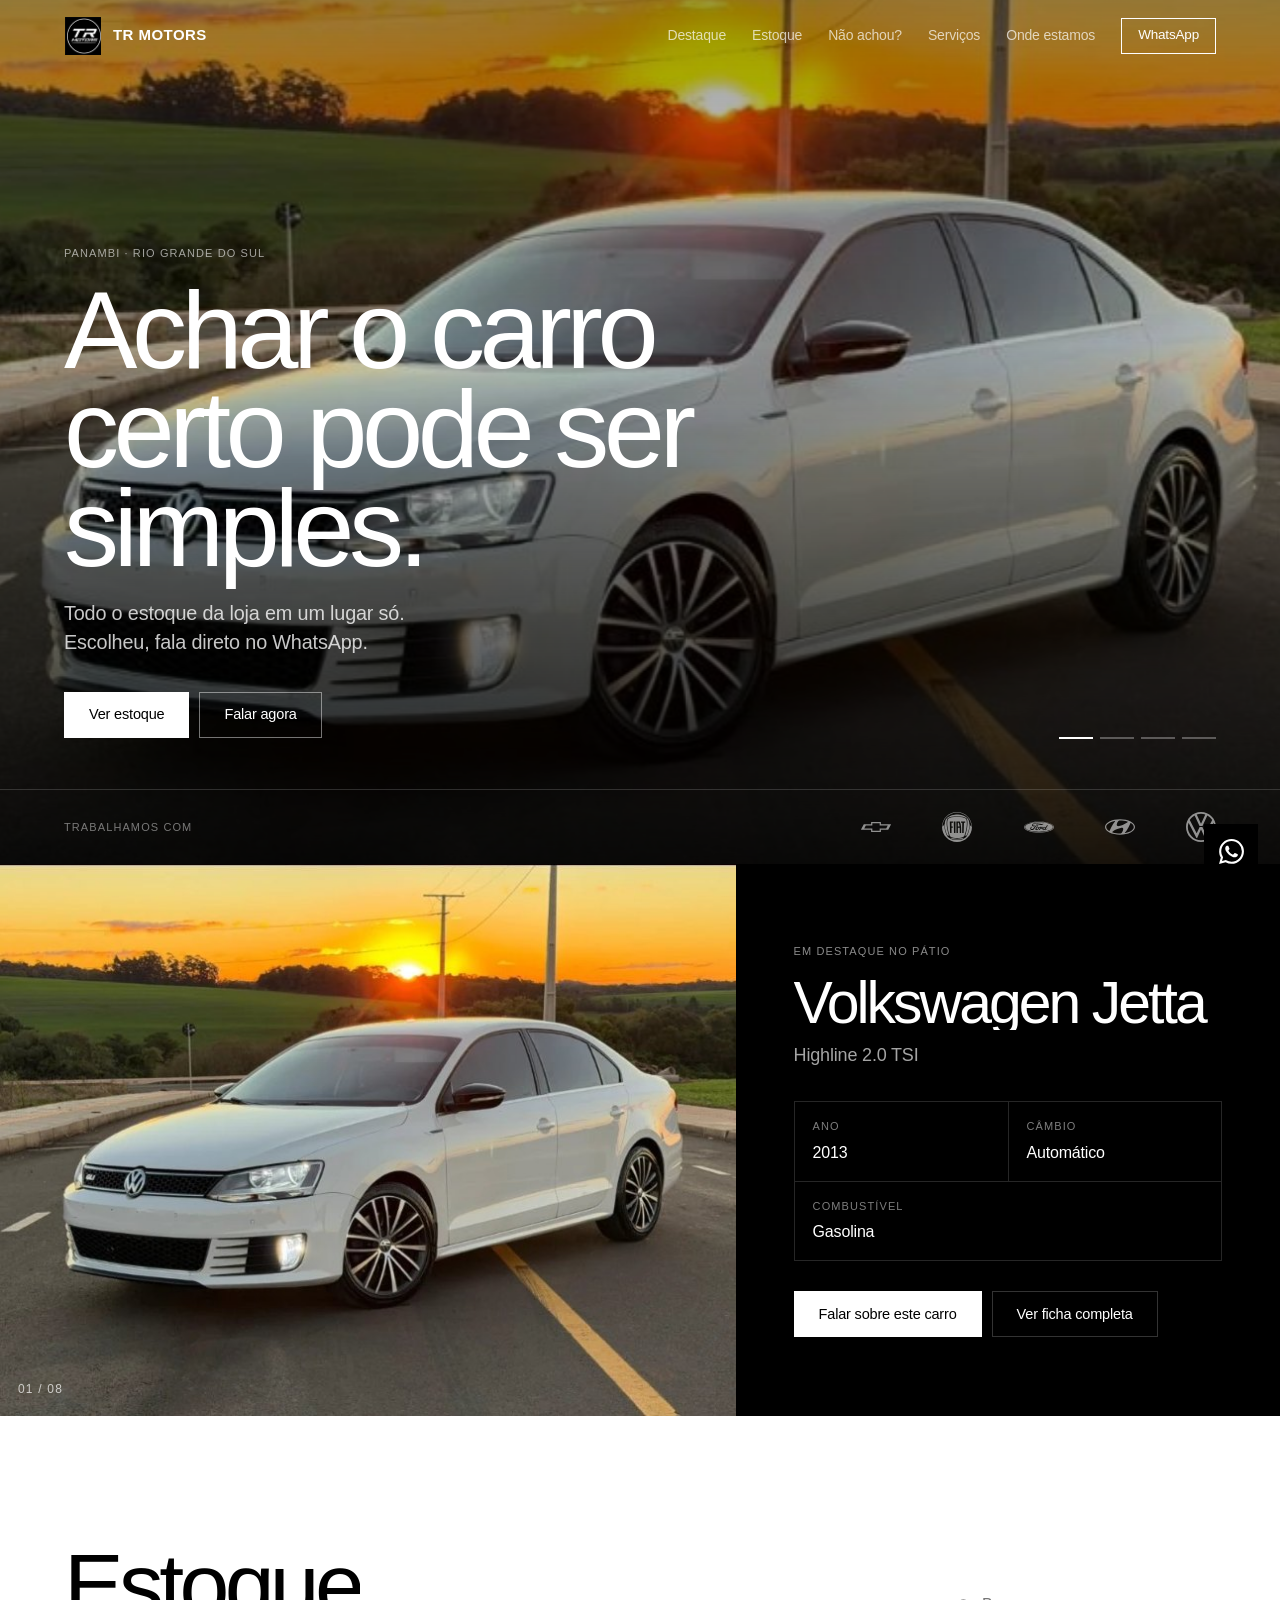
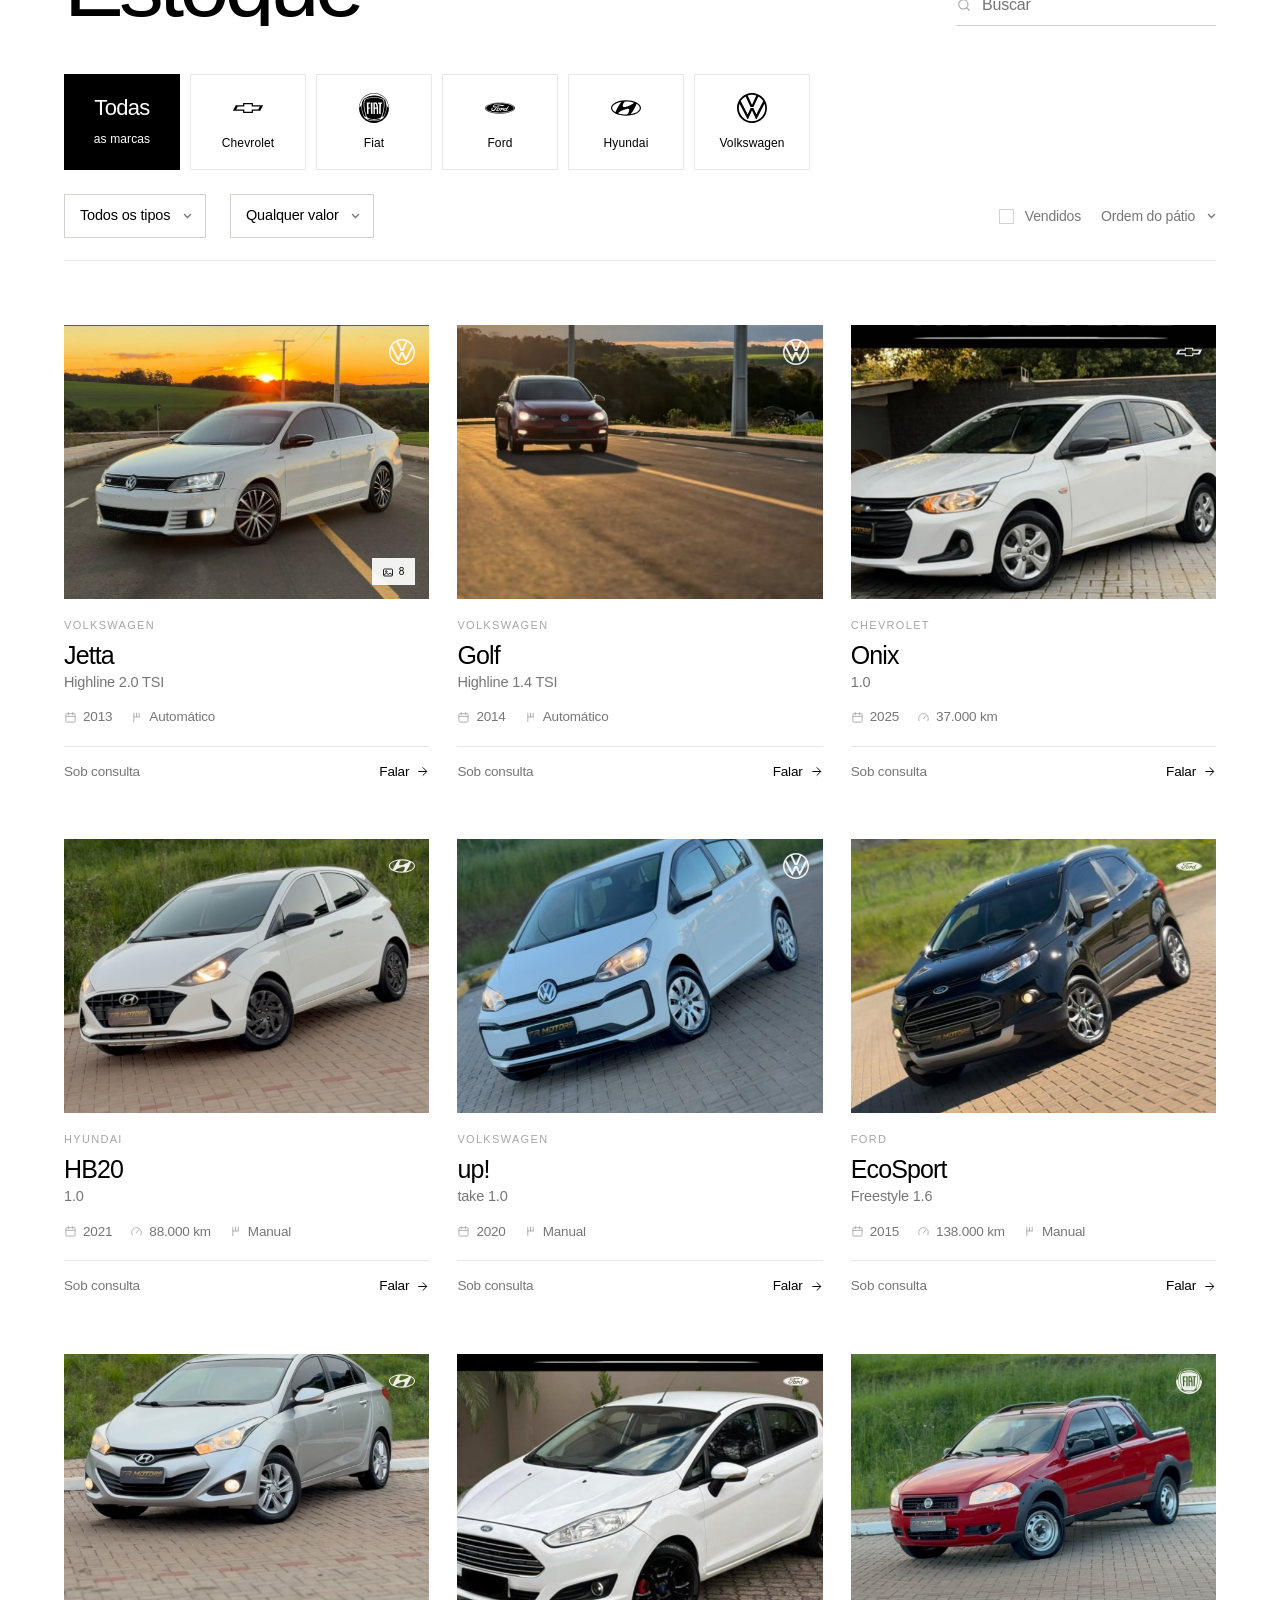
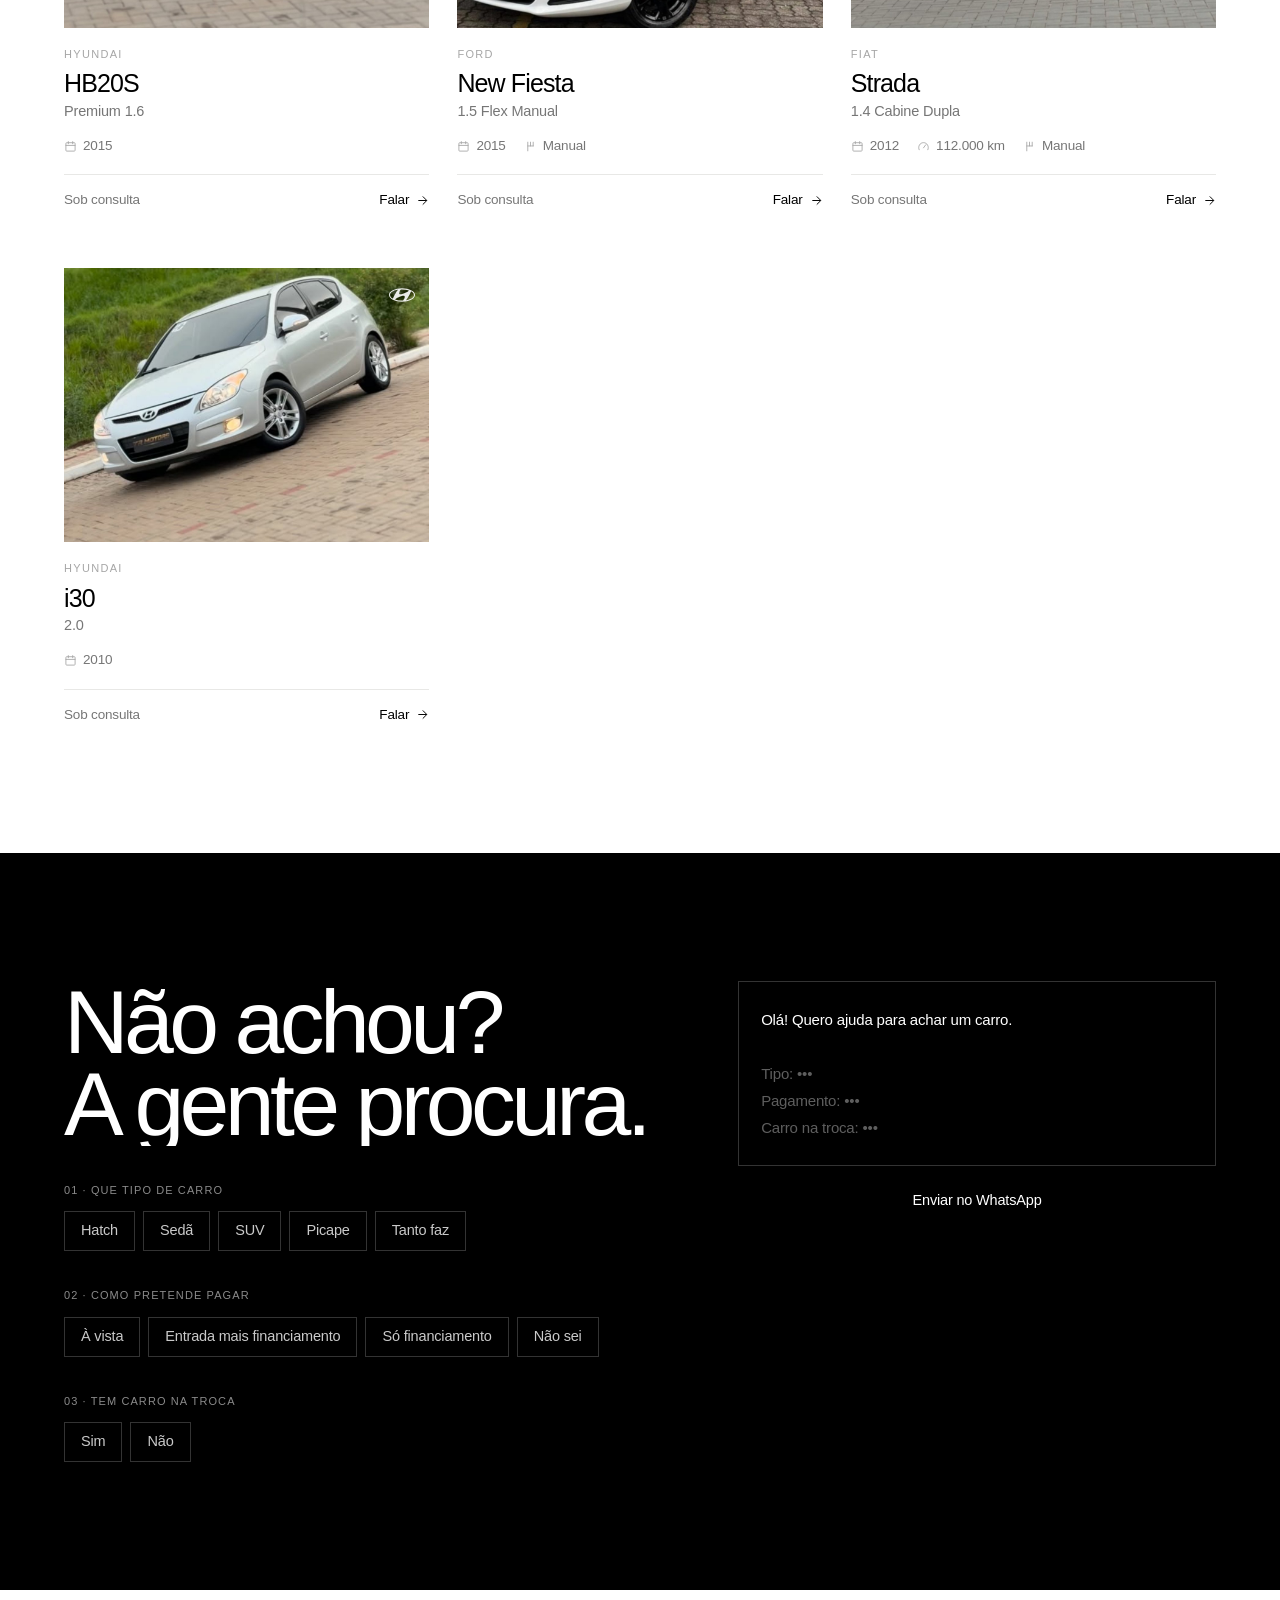
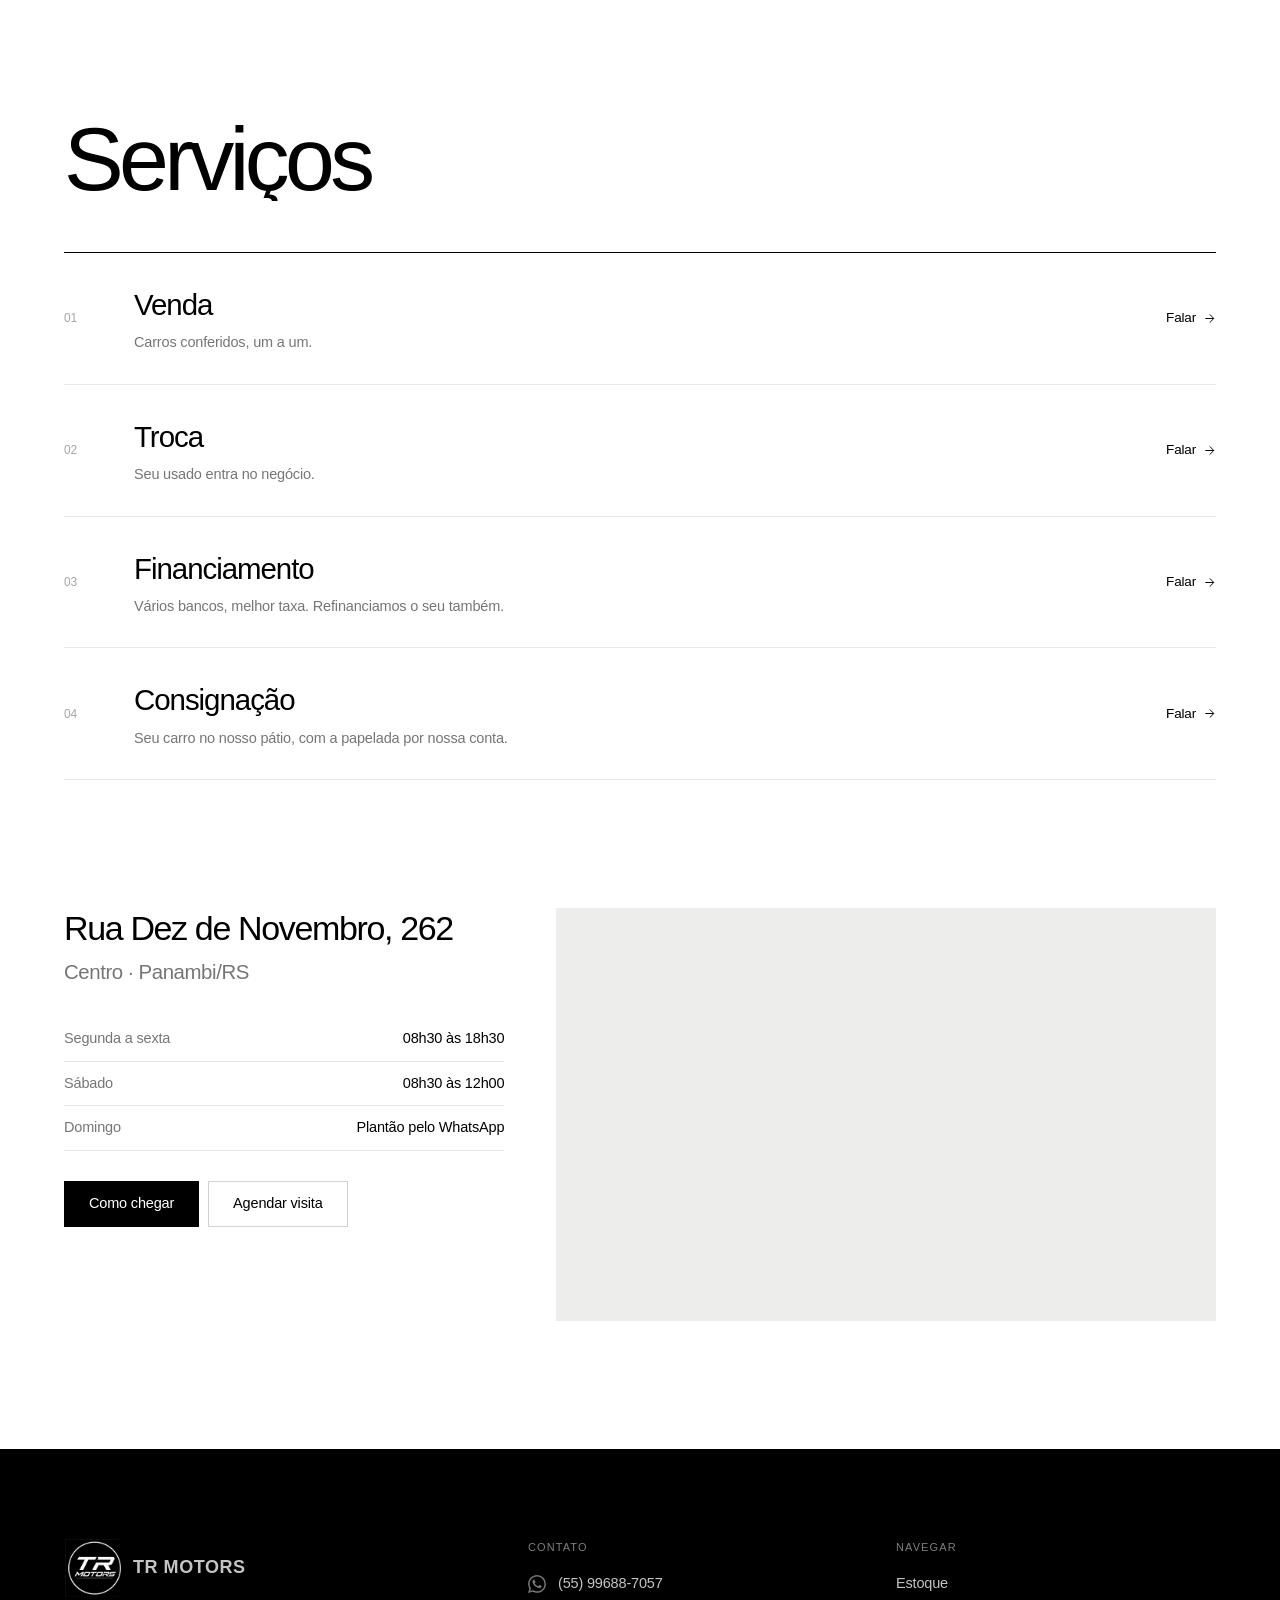
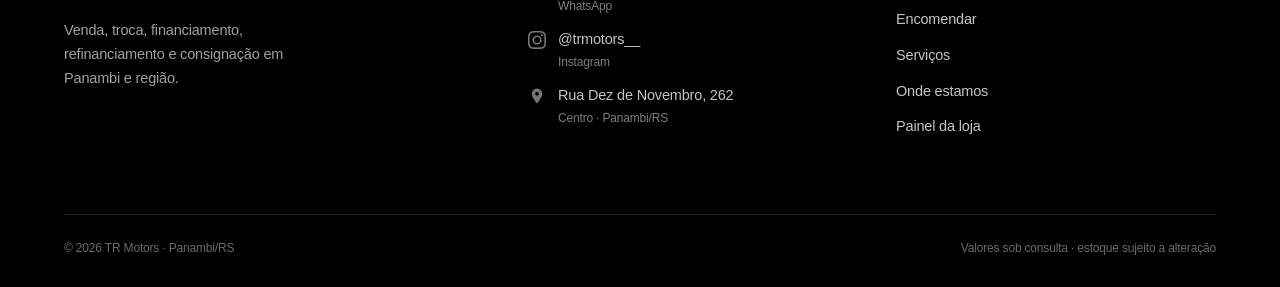
==== commit e72ac08b: "Logos das montadoras, secao de destaque e corte do estoque Logos reais e monocromaticos de Chevrolet" ====
--- a/index.html
+++ b/index.html
@@ -14,7 +14,7 @@
 <meta property="og:site_name" content="TR Motors">
 <meta property="og:title" content="TR Motors · Estoque em Panambi/RS">
 <meta property="og:description" content="Todo o estoque da loja. Escolheu, fala direto no WhatsApp.">
-<meta property="og:image" content="https://rafaeljarosewski-oss.github.io/trmotors/assets/fotos/DaYqtlTtmt0.jpg">
+<meta property="og:image" content="https://rafaeljarosewski-oss.github.io/trmotors/assets/fotos/DZ-TEoWOlwx-1.jpg">
 <meta name="twitter:card" content="summary_large_image">
 
 <link rel="preconnect" href="https://api.fontshare.com">
@@ -26,32 +26,31 @@
    TR MOTORS · site público
    ============================================================ */
 
-/* ---------- barra de progresso da rolagem ---------- */
 .progresso { position: fixed; inset: 0 auto auto 0; z-index: 80; height: 2px; background: var(--tinta); width: 0; transition: width .1s linear; }
 
 /* ---------- topo ---------- */
 .topo {
   position: fixed; inset: 0 0 auto 0; z-index: 60;
   display: flex; align-items: center; gap: 26px;
-  height: 66px; padding-inline: var(--goteira);
+  height: 72px; padding-inline: var(--goteira);
   color: var(--papel);
   transition: transform .45s var(--ease), background .35s, color .35s, border-color .35s;
   border-bottom: 1px solid transparent;
 }
-.topo.claro { background: rgba(255,255,255,.9); backdrop-filter: blur(14px); color: var(--tinta); border-bottom-color: var(--regua); }
+.topo.claro { background: rgba(255,255,255,.92); backdrop-filter: blur(16px); color: var(--tinta); border-bottom-color: var(--regua); }
 .topo.oculto { transform: translateY(-100%); }
 
-.marca { display: flex; align-items: center; gap: 10px; margin-right: auto; }
-.marca .mark { width: 34px; height: 34px; transition: transform .5s var(--ease); }
+.marca { display: flex; align-items: center; gap: 11px; margin-right: auto; }
+.marca .mark { width: 38px; height: 38px; transition: transform .5s var(--ease); }
 .marca:hover .mark { transform: rotate(-12deg) scale(1.08); }
-.marca b { font-size: 14.5px; font-weight: 600; letter-spacing: .02em; }
-
-.menu { display: flex; gap: 24px; }
-.menu a { font-size: 14px; opacity: .68; position: relative; padding-block: 3px; transition: opacity .18s; }
+.marca b { font-size: 15px; font-weight: 600; letter-spacing: .03em; }
+
+.menu { display: flex; gap: 26px; }
+.menu a { font-size: 14px; opacity: .7; position: relative; padding-block: 3px; transition: opacity .18s; }
 .menu a::after { content: ''; position: absolute; left: 0; bottom: 0; width: 0; height: 1px; background: currentColor; transition: width .32s var(--ease); }
 .menu a:hover { opacity: 1; }
 .menu a:hover::after { width: 100%; }
-@media (max-width: 920px) { .menu { display: none; } }
+@media (max-width: 960px) { .menu { display: none; } }
 
 .topo .btn { background: transparent; color: currentColor; border-color: currentColor; }
 .topo .btn:hover { background: var(--papel); }
@@ -62,94 +61,112 @@
 .topo.claro .btn:hover span { color: var(--tinta); }
 @media (max-width: 520px) { .topo .btn { display: none; } }
 
+/* ---------- logos das marcas ---------- */
+/* SVG monocromático puxado por máscara: a cor vem do texto, então o mesmo
+   arquivo serve no fundo claro e no escuro. */
+.logo { display: block; background: currentColor; -webkit-mask: var(--u) center/contain no-repeat; mask: var(--u) center/contain no-repeat; }
+
 /* ---------- capa ---------- */
-.capa { position: relative; min-height: min(94svh, 820px); display: flex; align-items: flex-end; overflow: hidden; background: #000; }
+.capa { position: relative; min-height: min(96svh, 900px); display: flex; flex-direction: column; justify-content: flex-end; overflow: hidden; background: #000; }
 .capa-fotos { position: absolute; inset: -6% 0; will-change: transform; }
-.capa-fotos img {
-  position: absolute; inset: 0; width: 100%; height: 100%; object-fit: cover;
-  opacity: 0; transition: opacity 1.4s var(--ease);
-}
+.capa-fotos img { position: absolute; inset: 0; width: 100%; height: 100%; object-fit: cover; opacity: 0; transition: opacity 1.4s var(--ease); }
 .capa-fotos img.ativa { opacity: 1; animation: deriva 16s linear forwards; }
 @keyframes deriva { from { transform: scale(1.02) } to { transform: scale(1.12) } }
 
 .capa-veu { position: absolute; inset: 0; background:
-  linear-gradient(to top, rgba(0,0,0,.84) 0%, rgba(0,0,0,.5) 34%, rgba(0,0,0,.1) 62%, rgba(0,0,0,.36) 100%); }
-
-.capa-txt { position: relative; z-index: 2; color: var(--papel); padding-block: 0 clamp(44px, 6vw, 84px); width: 100%; will-change: transform, opacity; }
+  linear-gradient(to top, rgba(0,0,0,.88) 0%, rgba(0,0,0,.55) 30%, rgba(0,0,0,.1) 60%, rgba(0,0,0,.4) 100%); }
+
+.capa-txt { position: relative; z-index: 2; color: var(--papel); padding-block: 0 clamp(30px, 4vw, 54px); width: 100%; will-change: transform, opacity; }
 .capa-txt .rotulo { color: rgba(255,255,255,.6); }
-.capa h1 { font-size: clamp(42px, 7.4vw, 108px); font-weight: 500; letter-spacing: -.045em; line-height: .94; margin: 16px 0 0; max-width: 13ch; }
-.capa p.sub { margin: 20px 0 0; font-size: clamp(16px, 1.6vw, 19px); color: rgba(255,255,255,.76); max-width: 34ch; }
-.capa-cta { display: flex; gap: 10px; flex-wrap: wrap; margin-top: 32px; }
+.capa h1 {
+  font-size: clamp(46px, 8.6vw, 136px);
+  font-weight: 500; letter-spacing: -.05em; line-height: .9;
+  margin: 18px 0 0; max-width: 11ch;
+}
+.capa p.sub { margin: 22px 0 0; font-size: clamp(16px, 1.55vw, 20px); color: rgba(255,255,255,.78); max-width: 36ch; }
+.capa-cta { display: flex; gap: 10px; flex-wrap: wrap; margin-top: 34px; }
 .capa .btn { background: var(--papel); color: var(--tinta); border-color: var(--papel); }
 .capa .btn:hover { background: transparent; color: var(--papel); }
 .capa .btn-vazado { background: transparent; color: var(--papel); border-color: rgba(255,255,255,.45); }
 .capa .btn-vazado:hover { background: var(--papel); color: var(--tinta); border-color: var(--papel); }
 
-.capa-tracos { position: absolute; right: var(--goteira); bottom: clamp(44px, 6vw, 84px); z-index: 2; display: flex; gap: 7px; }
+/* régua de logos no pé da capa */
+.capa-marcas { position: relative; z-index: 2; border-top: 1px solid rgba(255,255,255,.16); }
+.capa-marcas .wrap { display: flex; align-items: center; gap: clamp(22px, 4vw, 54px); flex-wrap: wrap; padding-block: 22px; }
+.capa-marcas .rotulo { color: rgba(255,255,255,.45); margin-right: auto; }
+.capa-marcas .logo { width: 30px; height: 30px; color: var(--papel); opacity: .55; transition: opacity .3s var(--ease), transform .3s var(--ease); }
+.capa-marcas a:hover .logo { opacity: 1; transform: translateY(-3px); }
+@media (max-width: 700px) { .capa-marcas .rotulo { width: 100%; margin-bottom: 4px; } .capa-marcas .wrap { gap: 22px; } }
+
+.sobe { opacity: 0; transform: translateY(28px); animation: subir .95s var(--ease) forwards; }
+@keyframes subir { to { opacity: 1; transform: none } }
+
+.capa-tracos { position: absolute; right: var(--goteira); bottom: calc(clamp(30px, 4vw, 54px) + 74px); z-index: 3; display: flex; gap: 7px; }
 .capa-tracos button { width: 34px; height: 2px; background: rgba(255,255,255,.3); position: relative; overflow: hidden; }
 .capa-tracos button::after { content: ''; position: absolute; inset: 0; background: var(--papel); transform: scaleX(0); transform-origin: left; }
 .capa-tracos button[aria-current="true"]::after { animation: enche 5.5s linear forwards; }
 @keyframes enche { to { transform: scaleX(1) } }
 @media (max-width: 700px) { .capa-tracos { display: none; } }
 
-.sobe { opacity: 0; transform: translateY(26px); animation: subir .9s var(--ease) forwards; }
-@keyframes subir { to { opacity: 1; transform: none } }
-
-/* seta piscando no pé da capa */
-.rolar { position: absolute; left: 50%; bottom: 22px; translate: -50% 0; z-index: 2; color: rgba(255,255,255,.55); animation: pular 2.4s var(--ease) infinite; }
-@keyframes pular { 0%,100% { transform: translateY(0); opacity: .55 } 50% { transform: translateY(7px); opacity: 1 } }
-@media (max-width: 700px) { .rolar { display: none; } }
-
-/* ---------- números ---------- */
-.numeros { background: var(--tinta); color: var(--papel); }
-.numeros .wrap { display: grid; grid-template-columns: repeat(3, 1fr); }
-@media (max-width: 640px) { .numeros .wrap { grid-template-columns: 1fr; } }
-.numeros div { padding: clamp(30px, 4vw, 52px) 0; border-right: 1px solid #1e1e1e; padding-right: 24px; }
-.numeros div:last-child { border-right: 0; }
-@media (max-width: 640px) { .numeros div { border-right: 0; border-bottom: 1px solid #1e1e1e; padding-block: 26px; } .numeros div:last-child { border-bottom: 0; } }
-.numeros b { display: block; font-size: clamp(38px, 5vw, 64px); font-weight: 500; letter-spacing: -.045em; line-height: 1; font-variant-numeric: tabular-nums; }
-.numeros span { display: block; margin-top: 12px; font-size: 13px; color: #8f8f8f; }
-
 /* ---------- seções ---------- */
-.secao { padding-block: clamp(64px, 9vw, 126px); }
+.secao { padding-block: clamp(70px, 10vw, 150px); }
 .revela { display: block; overflow: hidden; }
 .revela > span { display: block; transform: translateY(105%); transition: transform .85s var(--ease); }
 .surge.dentro .revela > span, .revela.dentro > span { transform: none; }
-
-/* fio que se desenha */
-.fio { height: 1px; background: var(--tinta); transform: scaleX(0); transform-origin: left; transition: transform 1s var(--ease); }
-.surge.dentro .fio { transform: scaleX(1); }
+.titulao { font-size: clamp(40px, 7vw, 104px); font-weight: 500; letter-spacing: -.052em; line-height: .92; margin: 0; }
+
+/* ---------- destaque ---------- */
+.destaque { background: var(--tinta); color: var(--papel); overflow: hidden; }
+.dst-grade { display: grid; grid-template-columns: 1.15fr .85fr; align-items: stretch; }
+@media (max-width: 1000px) { .dst-grade { grid-template-columns: 1fr; } }
+.dst-grade > * { min-width: 0; }
+
+.dst-foto { position: relative; aspect-ratio: 4/3; overflow: hidden; background: #111; }
+.dst-foto img { position: absolute; inset: 0; width: 100%; height: 100%; object-fit: cover; opacity: 0; transition: opacity 1s var(--ease); }
+.dst-foto img.ativa { opacity: 1; }
+.dst-conta { position: absolute; left: 18px; bottom: 18px; z-index: 2; font-size: 12px; letter-spacing: .1em; color: rgba(255,255,255,.7); font-variant-numeric: tabular-nums; }
+
+.dst-info { padding: clamp(34px, 4.5vw, 80px); display: flex; flex-direction: column; justify-content: center; }
+.dst-info .rotulo { color: #8a8a8a; }
+.dst-info h3 { font-size: clamp(34px, 4.6vw, 68px); font-weight: 500; letter-spacing: -.05em; line-height: .94; margin: 16px 0 0; }
+.dst-info .versao { color: #a4a4a4; font-size: clamp(15px, 1.5vw, 18px); margin: 12px 0 0; }
+.dst-specs { display: grid; grid-template-columns: repeat(2, 1fr); gap: 1px; background: #262626; border: 1px solid #262626; margin: 32px 0 0; }
+.dst-specs div { background: var(--tinta); padding: 16px 18px; }
+/* com número ímpar de dados a última célula ocupa a linha, em vez de deixar buraco */
+.dst-specs div:last-child:nth-child(odd) { grid-column: 1 / -1; }
+.dst-specs dt { font-size: 11px; letter-spacing: .1em; text-transform: uppercase; color: #7d7d7d; }
+.dst-specs dd { margin: 6px 0 0; font-size: 16px; font-weight: 500; font-variant-numeric: tabular-nums; }
+.dst-cta { display: flex; gap: 10px; flex-wrap: wrap; margin-top: 30px; }
 
 /* ---------- catálogo ---------- */
-.cat-topo { display: flex; align-items: flex-end; justify-content: space-between; gap: 24px; flex-wrap: wrap; }
-.cat-topo h2 { display: flex; align-items: flex-start; gap: .16em; font-size: clamp(36px, 5.4vw, 68px); font-weight: 500; letter-spacing: -.045em; line-height: 1; margin: 0; }
-.cat-topo h2 em { font-style: normal; font-size: .24em; font-weight: 500; letter-spacing: 0; color: var(--cinza-2); margin-top: .3em; font-variant-numeric: tabular-nums; }
-.procura { display: flex; align-items: center; gap: 9px; border-bottom: 1px solid var(--regua-2); min-width: min(250px, 100%); padding-bottom: 7px; transition: border-color .18s; }
+.cat-topo { display: flex; align-items: flex-end; justify-content: space-between; gap: 28px; flex-wrap: wrap; }
+.procura { display: flex; align-items: center; gap: 10px; border-bottom: 1px solid var(--regua-2); min-width: min(260px, 100%); padding-bottom: 8px; transition: border-color .18s; }
 .procura:focus-within { border-color: var(--tinta); }
 .procura svg { color: var(--cinza-2); flex: none; }
-.procura input { border: 0; background: none; outline: none; font-size: 15px; width: 100%; padding: 0; }
-
-/* régua de marcas */
-.marcas { display: flex; gap: 8px; overflow-x: auto; scrollbar-width: none; margin-top: 34px; padding-bottom: 4px; }
+.procura input { border: 0; background: none; outline: none; font-size: 16px; width: 100%; padding: 0; }
+
+/* filtro por marca, com o logo de verdade */
+.marcas { display: flex; gap: 10px; overflow-x: auto; scrollbar-width: none; margin-top: clamp(30px, 4vw, 48px); padding-bottom: 4px; }
 .marcas::-webkit-scrollbar { display: none; }
 .mtile {
   flex: none; position: relative; overflow: hidden; isolation: isolate;
-  min-width: 118px; padding: 16px 18px 14px; border: 1px solid var(--regua);
-  text-align: left; transition: border-color .25s, color .25s;
+  width: 116px; height: 96px; border: 1px solid var(--regua);
+  display: flex; flex-direction: column; align-items: center; justify-content: center; gap: 11px;
+  transition: border-color .25s, color .25s;
 }
 .mtile::before { content: ''; position: absolute; inset: 0; background: var(--tinta); transform: translateY(101%); transition: transform .38s var(--ease); z-index: -1; }
 .mtile:hover { border-color: var(--tinta); }
-.mtile:hover::before { transform: translateY(0); }
+.mtile:hover::before, .mtile[aria-pressed="true"]::before { transform: translateY(0); }
 .mtile:hover, .mtile[aria-pressed="true"] { color: var(--papel); border-color: var(--tinta); }
-.mtile[aria-pressed="true"]::before { transform: translateY(0); }
-.mtile b { display: block; font-size: 15px; font-weight: 500; letter-spacing: -.02em; white-space: nowrap; }
-.mtile i { display: block; font-style: normal; font-size: 12px; opacity: .55; margin-top: 3px; font-variant-numeric: tabular-nums; }
+.mtile .logo { width: 30px; height: 30px; }
+.mtile .tudo { font-size: 22px; font-weight: 500; letter-spacing: -.03em; line-height: 1; }
+.mtile span { font-size: 12px; letter-spacing: .01em; white-space: nowrap; }
 
 /* barra de ajustes */
-.barra { display: flex; align-items: center; gap: 14px 24px; flex-wrap: wrap; margin-top: 20px; padding-bottom: 20px; border-bottom: 1px solid var(--regua); }
+.barra { display: flex; align-items: center; gap: 14px 24px; flex-wrap: wrap; margin-top: 20px; padding-bottom: 22px; border-bottom: 1px solid var(--regua); }
 .escolha select {
   appearance: none; border: 1px solid var(--regua-2); background: var(--papel);
-  padding: 9px 34px 9px 14px; font-size: 14px; cursor: pointer; transition: border-color .18s, background .18s, color .18s;
+  padding: 10px 34px 10px 15px; font-size: 14.5px; cursor: pointer; transition: border-color .18s, background .18s, color .18s;
   background-image: url("data:image/svg+xml,%3Csvg xmlns='http://www.w3.org/2000/svg' width='9' height='6' fill='none' stroke='%23767676' stroke-width='1.3'%3E%3Cpath d='M1 1 4.5 4.5 8 1'/%3E%3C/svg%3E");
   background-repeat: no-repeat; background-position: right 13px center;
 }
@@ -168,61 +185,57 @@
 .caixinha input:checked::after { content: ''; width: 3.5px; height: 7px; border: solid var(--papel); border-width: 0 1.4px 1.4px 0; rotate: 45deg; margin-top: -2px; }
 
 /* ---------- grade ---------- */
-.grade { display: grid; grid-template-columns: repeat(auto-fill, minmax(300px, 1fr)); gap: clamp(42px, 4vw, 66px) clamp(18px, 2vw, 30px); margin-top: clamp(40px, 5vw, 62px); }
-
-.ficha { display: flex; flex-direction: column; cursor: pointer; opacity: 0; transform: translateY(22px); }
-.ficha.dentro { opacity: 1; transform: none; transition: opacity .6s var(--ease), transform .6s var(--ease); transition-delay: calc(var(--i, 0) * 45ms); }
+.grade { display: grid; grid-template-columns: repeat(auto-fill, minmax(340px, 1fr)); gap: clamp(48px, 4.5vw, 78px) clamp(20px, 2.2vw, 34px); margin-top: clamp(44px, 5vw, 70px); }
+
+.ficha { display: flex; flex-direction: column; cursor: pointer; opacity: 0; transform: translateY(24px); }
+.ficha.dentro { opacity: 1; transform: none; transition: opacity .65s var(--ease), transform .65s var(--ease); transition-delay: calc(var(--i, 0) * 50ms); }
 .ficha:focus-visible { outline: 1.5px solid var(--tinta); outline-offset: 8px; }
 
 .ficha-foto { position: relative; aspect-ratio: 4/3; overflow: hidden; background: var(--papel-3); }
-/* cortina que sobe revelando a foto quando o cartão entra */
 .ficha-foto::before {
   content: ''; position: absolute; inset: 0; background: var(--papel); z-index: 3;
-  transform: translateY(0); transition: transform .8s var(--ease);
-  transition-delay: calc(var(--i, 0) * 45ms + 80ms);
+  transform: translateY(0); transition: transform .85s var(--ease);
+  transition-delay: calc(var(--i, 0) * 50ms + 90ms);
 }
 .ficha.dentro .ficha-foto::before { transform: translateY(-101%); }
-
-.ficha-foto img { width: 100%; height: 100%; object-fit: cover; transition: transform .9s var(--ease), filter .35s; }
-.ficha:hover .ficha-foto img { transform: scale(1.05); }
+.ficha-foto img { width: 100%; height: 100%; object-fit: cover; transition: transform .95s var(--ease), filter .35s; }
+.ficha:hover .ficha-foto img { transform: scale(1.055); }
 .ficha-vazia { width: 100%; height: 100%; display: grid; place-items: center; font-size: 11px; font-weight: 500; letter-spacing: .1em; text-transform: uppercase; color: var(--cinza-2); }
 
-/* faixa preta que sobe no hover */
 .ver-ficha {
   position: absolute; inset: auto 0 0 0; z-index: 2; background: var(--tinta); color: var(--papel);
   display: flex; align-items: center; justify-content: space-between; gap: 10px;
-  padding: 12px 16px; font-size: 13px; font-weight: 500;
-  transform: translateY(101%); transition: transform .38s var(--ease);
+  padding: 14px 18px; font-size: 13.5px; font-weight: 500;
+  transform: translateY(101%); transition: transform .4s var(--ease);
 }
 .ficha:hover .ver-ficha, .ficha:focus-visible .ver-ficha { transform: translateY(0); }
 @media (hover: none) { .ver-ficha { display: none; } }
 
-.selo { position: absolute; top: 12px; left: 12px; z-index: 2; background: var(--papel); color: var(--tinta);
-  font-size: 10px; font-weight: 500; letter-spacing: .1em; text-transform: uppercase; padding: 5px 9px; }
-.selo-fotos { top: auto; left: auto; right: 12px; bottom: 12px; background: rgba(255,255,255,.9); display: flex; align-items: center; gap: 5px; }
+.selo { position: absolute; top: 14px; left: 14px; z-index: 2; background: var(--papel); color: var(--tinta);
+  font-size: 10px; font-weight: 500; letter-spacing: .1em; text-transform: uppercase; padding: 6px 10px; }
+.selo-fotos { top: auto; left: auto; right: 14px; bottom: 14px; background: rgba(255,255,255,.92); display: flex; align-items: center; gap: 5px; }
 .ficha:hover .selo-fotos { opacity: 0; transition: opacity .2s; }
 
-.ficha-corpo { padding-top: 16px; display: flex; flex-direction: column; flex: 1; }
+/* o logo da marca aparece no canto do cartão */
+.ficha-logo { position: absolute; top: 14px; right: 14px; z-index: 2; width: 26px; height: 26px; color: var(--papel); opacity: .9; filter: drop-shadow(0 1px 3px rgba(0,0,0,.45)); }
+
+.ficha-corpo { padding-top: 18px; display: flex; flex-direction: column; flex: 1; }
 .ficha-marca { font-size: 11px; font-weight: 500; letter-spacing: .12em; text-transform: uppercase; color: var(--cinza-2); margin: 0; }
-.ficha-nome { font-size: 20px; font-weight: 500; letter-spacing: -.028em; line-height: 1.15; margin: 7px 0 0; }
-.ficha-versao { font-size: 14px; color: var(--cinza); margin: 2px 0 0; line-height: 1.4; }
-
-/* dados com ícone */
-.dados { display: flex; flex-wrap: wrap; gap: 6px 16px; margin: 13px 0 0; }
-.dados span { display: inline-flex; align-items: center; gap: 6px; font-size: 13px; color: var(--cinza); font-variant-numeric: tabular-nums; }
+.ficha-nome { font-size: 25px; font-weight: 500; letter-spacing: -.035em; line-height: 1.1; margin: 8px 0 0; }
+.ficha-versao { font-size: 14.5px; color: var(--cinza); margin: 3px 0 0; line-height: 1.4; }
+.dados { display: flex; flex-wrap: wrap; gap: 6px 18px; margin: 15px 0 0; }
+.dados span { display: inline-flex; align-items: center; gap: 6px; font-size: 13.5px; color: var(--cinza); font-variant-numeric: tabular-nums; }
 .dados svg { color: var(--cinza-2); flex: none; }
-
-.ficha-pe { display: flex; align-items: center; justify-content: space-between; gap: 14px; margin-top: 16px; padding-top: 14px; border-top: 1px solid var(--regua); }
-.consulta { font-size: 13px; color: var(--cinza); }
+.ficha-pe { display: flex; align-items: center; justify-content: space-between; gap: 14px; margin-top: 18px; padding-top: 15px; border-top: 1px solid var(--regua); }
+.consulta { font-size: 13.5px; color: var(--cinza); }
 .ficha:hover .seta { gap: 13px; }
 
 .ficha.saiu .ficha-foto img { filter: grayscale(1); opacity: .45; }
 .ficha.saiu .ficha-nome { color: var(--cinza); }
 
 .nada { grid-column: 1 / -1; padding: 20px 0 0; }
-.nada h3 { font-size: 22px; font-weight: 500; letter-spacing: -.03em; margin: 0 0 20px; }
-
-/* clone que voa do cartão para a ficha aberta */
+.nada h3 { font-size: 24px; font-weight: 500; letter-spacing: -.03em; margin: 0 0 22px; }
+
 .voo { position: fixed; z-index: 95; object-fit: cover; margin: 0; pointer-events: none; }
 
 /* ---------- ficha aberta ---------- */
@@ -233,91 +246,86 @@
 
 .folha-topo {
   position: sticky; top: 0; z-index: 5; display: flex; align-items: center; justify-content: space-between; gap: 16px;
-  padding: 0 var(--goteira); height: 58px; background: rgba(255,255,255,.92); backdrop-filter: blur(12px); border-bottom: 1px solid var(--regua);
-}
-.folha-x { width: 34px; height: 34px; display: grid; place-items: center; transition: .18s; }
+  padding: 0 var(--goteira); height: 62px; background: rgba(255,255,255,.93); backdrop-filter: blur(12px); border-bottom: 1px solid var(--regua);
+}
+.folha-x { width: 36px; height: 36px; display: grid; place-items: center; transition: .18s; }
 .folha-x:hover { background: var(--tinta); color: var(--papel); rotate: 90deg; }
 
-.folha-grade { display: grid; grid-template-columns: 1.2fr 1fr; align-items: start; }
-/* sem isto a coluna não encolhe: a barra de botões tem margem negativa e
-   acaba esticando a trilha, criando rolagem lateral no celular */
+.folha-grade { display: grid; grid-template-columns: 1.25fr 1fr; align-items: start; }
 .folha-grade > * { min-width: 0; }
 @media (max-width: 1000px) { .folha-grade { grid-template-columns: 1fr; } }
-@media (min-width: 1001px) { .folha-media { position: sticky; top: 58px; } }
+@media (min-width: 1001px) { .folha-media { position: sticky; top: 62px; } }
 
 .gal { position: relative; aspect-ratio: 4/3; overflow: hidden; background: var(--papel-3); }
 .gal img { width: 100%; height: 100%; object-fit: cover; animation: surgirFoto .45s var(--ease); }
 @keyframes surgirFoto { from { opacity: 0; transform: scale(1.025) } }
-.gal-nav { position: absolute; top: 50%; translate: 0 -50%; width: 40px; height: 40px; background: rgba(255,255,255,.92); display: grid; place-items: center; transition: .18s; }
+.gal-nav { position: absolute; top: 50%; translate: 0 -50%; width: 42px; height: 42px; background: rgba(255,255,255,.93); display: grid; place-items: center; transition: .18s; }
 .gal-nav:hover { background: var(--tinta); color: var(--papel); }
-.gal-nav.ant { left: 14px; } .gal-nav.prox { right: 14px; }
-.gal-pos { position: absolute; left: 14px; bottom: 14px; background: rgba(255,255,255,.92); font-size: 11px; font-weight: 500; letter-spacing: .08em; padding: 5px 9px; font-variant-numeric: tabular-nums; }
-.minis { display: flex; gap: 6px; padding: 14px; overflow-x: auto; }
-.minis button { flex: none; width: 76px; aspect-ratio: 4/3; overflow: hidden; opacity: .45; transition: .18s; }
+.gal-nav.ant { left: 16px; } .gal-nav.prox { right: 16px; }
+.gal-pos { position: absolute; left: 16px; bottom: 16px; background: rgba(255,255,255,.93); font-size: 11px; font-weight: 500; letter-spacing: .08em; padding: 6px 10px; font-variant-numeric: tabular-nums; }
+.minis { display: flex; gap: 6px; padding: 16px; overflow-x: auto; }
+.minis button { flex: none; width: 82px; aspect-ratio: 4/3; overflow: hidden; opacity: .45; transition: .18s; }
 .minis button:hover { opacity: .8; }
 .minis button[aria-current="true"] { opacity: 1; }
 .minis img { width: 100%; height: 100%; object-fit: cover; }
 
-.folha-info { padding: clamp(28px, 3.6vw, 56px); border-left: 1px solid var(--regua); }
+.folha-info { padding: clamp(30px, 3.8vw, 62px); border-left: 1px solid var(--regua); }
 @media (max-width: 1000px) { .folha-info { border-left: 0; border-top: 1px solid var(--regua); } }
-.folha-info h2 { font-size: clamp(30px, 4vw, 46px); font-weight: 500; letter-spacing: -.042em; line-height: 1; margin: 10px 0 0; }
-.folha-info .versao { color: var(--cinza); margin: 10px 0 0; font-size: 16px; }
-.folha-info .consulta-linha { margin: 26px 0 0; font-size: 14px; color: var(--cinza); }
+.folha-info h2 { font-size: clamp(34px, 4.4vw, 56px); font-weight: 500; letter-spacing: -.05em; line-height: .96; margin: 12px 0 0; }
+.folha-info .versao { color: var(--cinza); margin: 12px 0 0; font-size: 17px; }
+.folha-info .consulta-linha { margin: 28px 0 0; font-size: 14.5px; color: var(--cinza); }
 .folha-info .consulta-linha b { color: var(--tinta); font-weight: 500; }
 
-.bloco { font-size: 11px; font-weight: 500; letter-spacing: .1em; text-transform: uppercase; color: var(--cinza-2); margin: 40px 0 16px; }
+.bloco { font-size: 11px; font-weight: 500; letter-spacing: .1em; text-transform: uppercase; color: var(--cinza-2); margin: 44px 0 16px; }
 .tabela { margin: 0; }
-.tabela div { display: flex; justify-content: space-between; gap: 18px; padding: 10px 0; border-bottom: 1px solid var(--regua); }
+.tabela div { display: flex; justify-content: space-between; gap: 18px; padding: 11px 0; border-bottom: 1px solid var(--regua); }
 .tabela dt { font-size: 14.5px; color: var(--cinza); }
 .tabela dd { margin: 0; font-size: 14.5px; font-weight: 500; text-align: right; font-variant-numeric: tabular-nums; }
-
 .itens { list-style: none; margin: 0; padding: 0; columns: 2; column-gap: 24px; }
 @media (max-width: 560px) { .itens { columns: 1; } }
 .itens li { font-size: 14.5px; color: var(--cinza); padding: 4px 0; break-inside: avoid; }
-
 .obs { font-size: 14.5px; color: var(--cinza); line-height: 1.65; margin: 0; }
 
-.folha-cta { position: sticky; bottom: 0; background: var(--papel); border-top: 1px solid var(--regua); margin: 42px calc(-1 * clamp(28px, 3.6vw, 56px)) calc(-1 * clamp(28px, 3.6vw, 56px)); padding: 16px clamp(28px, 3.6vw, 56px) 20px; display: grid; gap: 8px; }
+.folha-cta { position: sticky; bottom: 0; background: var(--papel); border-top: 1px solid var(--regua); margin: 44px calc(-1 * clamp(30px, 3.8vw, 62px)) calc(-1 * clamp(30px, 3.8vw, 62px)); padding: 16px clamp(30px, 3.8vw, 62px) 20px; display: grid; gap: 8px; }
 .folha-cta .dupla { display: grid; grid-template-columns: 1fr 1fr; gap: 8px; }
 @media (max-width: 440px) { .folha-cta .dupla { grid-template-columns: 1fr; } }
 
 /* ---------- procura ---------- */
 .pedido { background: var(--tinta); color: var(--papel); }
-.pedido-grade { display: grid; grid-template-columns: 1fr .82fr; gap: clamp(40px, 6vw, 96px); align-items: start; }
+.pedido-grade { display: grid; grid-template-columns: 1fr .8fr; gap: clamp(40px, 6vw, 100px); align-items: start; }
 @media (max-width: 940px) { .pedido-grade { grid-template-columns: 1fr; } }
-.pedido h2 { font-size: clamp(32px, 4.8vw, 62px); font-weight: 500; letter-spacing: -.045em; line-height: .98; margin: 0; max-width: 12ch; }
-
-.pergunta { margin-top: 34px; }
-.pergunta > p { font-size: 11px; font-weight: 500; letter-spacing: .1em; text-transform: uppercase; color: #8a8a8a; margin: 0 0 12px; }
-.escolhas { display: flex; flex-wrap: wrap; gap: 7px; }
-.escolhas button { position: relative; overflow: hidden; isolation: isolate; height: 38px; padding-inline: 15px; border: 1px solid #333; color: #c9c9c9; font-size: 14px; transition: color .2s, border-color .2s; }
+
+.pergunta { margin-top: 36px; }
+.pergunta > p { font-size: 11px; font-weight: 500; letter-spacing: .1em; text-transform: uppercase; color: #8a8a8a; margin: 0 0 13px; }
+.escolhas { display: flex; flex-wrap: wrap; gap: 8px; }
+.escolhas button { position: relative; overflow: hidden; isolation: isolate; height: 40px; padding-inline: 16px; border: 1px solid #333; color: #c9c9c9; font-size: 14.5px; transition: color .2s, border-color .2s; }
 .escolhas button::before { content: ''; position: absolute; inset: 0; background: var(--papel); transform: translateY(101%); transition: transform .32s var(--ease); z-index: -1; }
 .escolhas button:hover { border-color: var(--papel); color: var(--papel); }
 .escolhas button[aria-pressed="true"] { color: var(--tinta); border-color: var(--papel); }
 .escolhas button[aria-pressed="true"]::before { transform: translateY(0); }
 
-.previa { border: 1px solid #333; padding: 22px 20px; font-size: 14.5px; line-height: 1.8; white-space: pre-line; min-height: 158px; }
+.previa { border: 1px solid #333; padding: 24px 22px; font-size: 15px; line-height: 1.8; white-space: pre-line; min-height: 168px; }
 .previa .vago { color: #5e5e5e; }
 
 /* ---------- serviços ---------- */
-.servicos { border-top: 1px solid var(--tinta); margin-top: clamp(32px, 4vw, 50px); }
-.serv { display: grid; grid-template-columns: 44px 1fr auto; gap: 20px; align-items: center; padding: 26px 0; border-bottom: 1px solid var(--regua); position: relative; isolation: isolate; transition: padding-inline .42s var(--ease); }
-.serv::before { content: ''; position: absolute; inset: 0; background: var(--papel-2); width: 0; transition: width .52s var(--ease); z-index: -1; }
-.serv:hover { padding-inline: 16px; }
+.servicos { border-top: 1px solid var(--tinta); margin-top: clamp(34px, 4vw, 56px); }
+.serv { display: grid; grid-template-columns: 48px 1fr auto; gap: 22px; align-items: center; padding: 30px 0; border-bottom: 1px solid var(--regua); position: relative; isolation: isolate; transition: padding-inline .42s var(--ease); }
+.serv::before { content: ''; position: absolute; inset: 0; background: var(--papel-2); width: 0; transition: width .55s var(--ease); z-index: -1; }
+.serv:hover { padding-inline: 18px; }
 .serv:hover::before { width: 100%; }
 .serv-num { font-size: 12px; font-weight: 500; color: var(--cinza-2); font-variant-numeric: tabular-nums; }
-.serv h3 { font-size: clamp(19px, 2vw, 26px); font-weight: 500; letter-spacing: -.03em; margin: 0; }
-.serv p { font-size: 14px; color: var(--cinza); margin: 4px 0 0; }
+.serv h3 { font-size: clamp(21px, 2.3vw, 30px); font-weight: 500; letter-spacing: -.035em; margin: 0; }
+.serv p { font-size: 14.5px; color: var(--cinza); margin: 5px 0 0; }
 .serv:hover .seta { gap: 13px; }
-@media (max-width: 620px) { .serv { grid-template-columns: 30px 1fr; gap: 14px; } .serv .seta { grid-column: 2; margin-top: 10px; } }
+@media (max-width: 620px) { .serv { grid-template-columns: 32px 1fr; gap: 14px; } .serv .seta { grid-column: 2; margin-top: 10px; } }
 
 /* ---------- onde estamos ---------- */
 .local-grade { display: grid; grid-template-columns: .8fr 1.2fr; gap: clamp(30px, 4vw, 64px); align-items: start; }
 @media (max-width: 900px) { .local-grade { grid-template-columns: 1fr; } }
-.endereco { font-size: clamp(22px, 2.6vw, 30px); font-weight: 500; letter-spacing: -.035em; line-height: 1.25; margin: 0; }
-.endereco span { display: block; color: var(--cinza); font-size: .62em; font-weight: 400; letter-spacing: -.02em; margin-top: 8px; }
-.horas { list-style: none; margin: 30px 0 0; padding: 0; }
-.horas li { display: flex; justify-content: space-between; gap: 16px; padding: 10px 0; border-bottom: 1px solid var(--regua); font-size: 14.5px; }
+.endereco { font-size: clamp(24px, 2.8vw, 34px); font-weight: 500; letter-spacing: -.04em; line-height: 1.22; margin: 0; }
+.endereco span { display: block; color: var(--cinza); font-size: .6em; font-weight: 400; letter-spacing: -.02em; margin-top: 10px; }
+.horas { list-style: none; margin: 32px 0 0; padding: 0; }
+.horas li { display: flex; justify-content: space-between; gap: 16px; padding: 11px 0; border-bottom: 1px solid var(--regua); font-size: 14.5px; }
 .horas span:first-child { color: var(--cinza); }
 .horas span:last-child { font-variant-numeric: tabular-nums; }
 .mapa { aspect-ratio: 16/10; background: var(--papel-3); overflow: hidden; }
@@ -325,13 +333,13 @@
 .mapa:hover iframe { filter: grayscale(.2) contrast(1); }
 
 /* ---------- rodapé ---------- */
-.rodape { background: var(--tinta); color: var(--papel); padding-block: clamp(56px, 7vw, 92px) 0; }
+.rodape { background: var(--tinta); color: var(--papel); padding-block: clamp(60px, 7vw, 100px) 0; }
 .rodape-grade { display: grid; grid-template-columns: 1.3fr 1fr 1fr; gap: 48px; }
 @media (max-width: 860px) { .rodape-grade { grid-template-columns: 1fr 1fr; gap: 40px 32px; } .rodape-marca { grid-column: 1 / -1; } }
 @media (max-width: 500px) { .rodape-grade { grid-template-columns: 1fr; } }
-.rodape-marca .marca { margin-bottom: 20px; }
-.rodape-marca .mark { width: 54px; height: 54px; }
-.rodape-marca .marca b { font-size: 17px; }
+.rodape-marca .marca { margin-bottom: 22px; }
+.rodape-marca .mark { width: 58px; height: 58px; }
+.rodape-marca .marca b { font-size: 18px; }
 .rodape-marca p { color: #a0a0a0; font-size: 14.5px; line-height: 1.65; margin: 0; max-width: 30ch; }
 .rodape h4 { font-size: 11px; font-weight: 500; letter-spacing: .1em; text-transform: uppercase; color: #7d7d7d; margin: 0 0 18px; }
 .rodape ul { list-style: none; margin: 0; padding: 0; display: grid; gap: 14px; }
@@ -345,18 +353,18 @@
 .rodape-nav a::after { content: ''; position: absolute; left: 0; bottom: -3px; width: 0; height: 1px; background: var(--papel); transition: width .3s var(--ease); }
 .rodape-nav a:hover { color: var(--papel); }
 .rodape-nav a:hover::after { width: 100%; }
-.rodape-fim { margin-top: clamp(48px, 6vw, 72px); border-top: 1px solid #242424; padding-block: 22px 28px; display: flex; justify-content: space-between; gap: 14px; flex-wrap: wrap; font-size: 12px; color: #6a6a6a; }
+.rodape-fim { margin-top: clamp(48px, 6vw, 76px); border-top: 1px solid #242424; padding-block: 24px 30px; display: flex; justify-content: space-between; gap: 14px; flex-wrap: wrap; font-size: 12px; color: #6a6a6a; }
 
 /* ---------- atalhos ---------- */
-.flutua { position: fixed; right: 22px; bottom: 22px; z-index: 70; width: 52px; height: 52px; background: var(--tinta); color: var(--papel); display: grid; place-items: center; transition: transform .22s var(--ease); }
+.flutua { position: fixed; right: 22px; bottom: 22px; z-index: 70; width: 54px; height: 54px; background: var(--tinta); color: var(--papel); display: grid; place-items: center; transition: transform .22s var(--ease); }
 .flutua:hover { transform: translateY(-3px) scale(1.05); }
-@media (max-width: 720px) { .flutua { bottom: 76px; right: 16px; width: 46px; height: 46px; } }
-
-.ao-topo { position: fixed; right: 22px; bottom: 86px; z-index: 70; width: 52px; height: 52px; border: 1px solid var(--regua-2); background: var(--papel); color: var(--tinta); display: grid; place-items: center;
+@media (max-width: 720px) { .flutua { bottom: 76px; right: 16px; width: 48px; height: 48px; } }
+
+.ao-topo { position: fixed; right: 22px; bottom: 88px; z-index: 70; width: 54px; height: 54px; border: 1px solid var(--regua-2); background: var(--papel); color: var(--tinta); display: grid; place-items: center;
   opacity: 0; transform: translateY(10px); pointer-events: none; transition: opacity .3s, transform .3s var(--ease), background .2s, color .2s; }
 .ao-topo.visivel { opacity: 1; transform: none; pointer-events: auto; }
 .ao-topo:hover { background: var(--tinta); color: var(--papel); border-color: var(--tinta); }
-@media (max-width: 720px) { .ao-topo { bottom: 134px; right: 16px; width: 46px; height: 46px; } }
+@media (max-width: 720px) { .ao-topo { bottom: 136px; right: 16px; width: 48px; height: 48px; } }
 
 .barra-baixo { position: fixed; inset: auto 0 0 0; z-index: 68; display: none; gap: 1px; background: var(--regua); padding-bottom: env(safe-area-inset-bottom); }
 .barra-baixo .btn { flex: 1; border: 0; height: 54px; }
@@ -373,10 +381,11 @@
 
 <header class="topo" id="topo">
   <a class="marca" href="#inicio" aria-label="TR Motors, início">
-    <span class="mark mark-escuro" id="markTopo"><img src="assets/marca.png" alt="" width="34" height="34"></span>
+    <span class="mark mark-escuro" id="markTopo"><img src="assets/marca.png" alt="" width="38" height="38"></span>
     <b>TR MOTORS</b>
   </a>
   <nav class="menu" aria-label="Principal">
+    <a href="#destaque">Destaque</a>
     <a href="#estoque">Estoque</a>
     <a href="#pedido">Não achou?</a>
     <a href="#servicos">Serviços</a>
@@ -401,26 +410,20 @@
     </div>
   </div>
   <div class="capa-tracos" id="capaTracos"></div>
-  <span class="rolar" aria-hidden="true">
-    <svg width="20" height="20" viewBox="0 0 24 24" fill="none" stroke="currentColor" stroke-width="1.4" stroke-linecap="round" stroke-linejoin="round"><path d="M12 5v14M5 12l7 7 7-7"/></svg>
-  </span>
-</section>
-
-<!-- NÚMEROS -->
-<section class="numeros">
-  <div class="wrap surge">
-    <div><b data-conta="0" id="nCarros">0</b><span>carros no pátio agora</span></div>
-    <div><b data-conta="0" id="nMarcas">0</b><span>marcas no estoque</span></div>
-    <div><b>100%</b><span>procedência conferida, entrega na região</span></div>
+  <div class="capa-marcas sobe" style="animation-delay:.6s">
+    <div class="wrap" id="capaMarcas"></div>
   </div>
 </section>
+
+<!-- DESTAQUE -->
+<section class="destaque escuro" id="destaque" hidden></section>
 
 <!-- ESTOQUE -->
 <section class="secao wrap" id="estoque">
   <div class="cat-topo surge">
-    <h2><span class="revela"><span>Estoque</span></span><em id="conta">0</em></h2>
+    <h2 class="titulao"><span class="revela"><span>Estoque</span></span></h2>
     <label class="procura">
-      <svg width="15" height="15" viewBox="0 0 24 24" fill="none" stroke="currentColor" stroke-width="1.7" aria-hidden="true"><circle cx="11" cy="11" r="7"/><path d="m20 20-3.6-3.6" stroke-linecap="round"/></svg>
+      <svg width="16" height="16" viewBox="0 0 24 24" fill="none" stroke="currentColor" stroke-width="1.7" aria-hidden="true"><circle cx="11" cy="11" r="7"/><path d="m20 20-3.6-3.6" stroke-linecap="round"/></svg>
       <input type="search" id="procura" placeholder="Buscar" aria-label="Buscar no estoque">
     </label>
   </div>
@@ -449,7 +452,7 @@
 <section class="pedido" id="pedido">
   <div class="wrap secao pedido-grade">
     <div class="surge">
-      <h2><span class="revela"><span>Não achou?</span></span><span class="revela"><span>A gente procura.</span></span></h2>
+      <h2 class="titulao"><span class="revela"><span>Não achou?</span></span><span class="revela"><span>A gente procura.</span></span></h2>
       <div class="pergunta">
         <p>01 · Que tipo de carro</p>
         <div class="escolhas" data-grupo="tipo"></div>
@@ -472,9 +475,7 @@
 
 <!-- SERVIÇOS -->
 <section class="secao wrap" id="servicos">
-  <h2 class="surge" style="font-size:clamp(34px,4.8vw,62px);font-weight:500;letter-spacing:-.045em;margin:0">
-    <span class="revela"><span>Serviços</span></span>
-  </h2>
+  <h2 class="titulao surge"><span class="revela"><span>Serviços</span></span></h2>
   <div class="servicos surge" id="servicos-lista"></div>
 </section>
 
@@ -484,7 +485,7 @@
     <div>
       <p class="endereco">Rua Dez de Novembro, 262<span>Centro · Panambi/RS</span></p>
       <ul class="horas" id="horas"></ul>
-      <div style="display:flex;gap:9px;flex-wrap:wrap;margin-top:28px">
+      <div style="display:flex;gap:9px;flex-wrap:wrap;margin-top:30px">
         <a class="btn" href="https://www.google.com/maps/search/?api=1&query=TR+Motors+R.+Dez+de+Novembro+262+Centro+Panambi+RS+98280-000" target="_blank" rel="noopener">Como chegar</a>
         <a class="btn btn-vazado" id="localWa" href="#" target="_blank" rel="noopener">Agendar visita</a>
       </div>
@@ -502,7 +503,7 @@
     <div class="rodape-grade">
       <div class="rodape-marca">
         <a class="marca" href="#inicio">
-          <span class="mark mark-escuro"><img src="assets/marca.png" alt="" width="54" height="54"></span>
+          <span class="mark mark-escuro"><img src="assets/marca.png" alt="" width="58" height="58"></span>
           <b>TR MOTORS</b>
         </a>
         <p>Venda, troca, financiamento, refinanciamento e consignação em Panambi e região.</p>
@@ -553,11 +554,19 @@
 let CARROS = [];
 const estado = { tipo: '', marca: '', faixa: '', busca: '', ordem: 'ordem', vendidos: false };
 
+/* nome da marca -> arquivo do logo */
+const LOGOS = {
+  Chevrolet: 'chevrolet', Fiat: 'fiat', Ford: 'ford', Hyundai: 'hyundai',
+  Jeep: 'jeep', Toyota: 'toyota', Volkswagen: 'volkswagen',
+};
+const marcaLogo = (m, classe = 'logo') =>
+  LOGOS[m] ? `<span class="${classe}" style="--u:url(assets/marcas/${LOGOS[m]}.svg)" aria-hidden="true"></span>` : '';
+
 const ICO = {
   seta: '<svg width="13" height="13" viewBox="0 0 24 24" fill="none" stroke="currentColor" stroke-width="1.8" stroke-linecap="round" stroke-linejoin="round" aria-hidden="true"><path d="M5 12h14M13 5l7 7-7 7"/></svg>',
   ano: '<svg width="13" height="13" viewBox="0 0 24 24" fill="none" stroke="currentColor" stroke-width="1.6" aria-hidden="true"><rect x="3.5" y="5" width="17" height="15.5" rx="1.5"/><path d="M8 3v4M16 3v4M3.5 10h17" stroke-linecap="round"/></svg>',
   km: '<svg width="13" height="13" viewBox="0 0 24 24" fill="none" stroke="currentColor" stroke-width="1.6" aria-hidden="true"><path d="M4 18a9 9 0 1 1 16 0" stroke-linecap="round"/><path d="M12 14.5 16 9" stroke-linecap="round"/></svg>',
-  cambio: '<svg width="13" height="13" viewBox="0 0 24 24" fill="none" stroke="currentColor" stroke-width="1.6" stroke-linecap="round" aria-hidden="true"><path d="M7 4v16M17 4v7M7 11h10M12 4v7"/><circle cx="7" cy="4" r="1.3"/><circle cx="17" cy="4" r="1.3"/><circle cx="12" cy="4" r="1.3"/></svg>',
+  cambio: '<svg width="13" height="13" viewBox="0 0 24 24" fill="none" stroke="currentColor" stroke-width="1.6" stroke-linecap="round" aria-hidden="true"><path d="M7 4v16M17 4v7M7 11h10M12 4v7"/></svg>',
   foto: '<svg width="12" height="12" viewBox="0 0 24 24" fill="none" stroke="currentColor" stroke-width="1.7" aria-hidden="true"><rect x="3" y="6" width="18" height="14" rx="2"/><circle cx="8.5" cy="11" r="1.6"/><path d="m4 18 5-4 3.5 2.8L16 14l4 3.4" stroke-linejoin="round"/></svg>',
   whatsapp: '<svg width="18" height="18" viewBox="0 0 24 24" fill="currentColor" aria-hidden="true"><path d="M17.472 14.382c-.297-.149-1.758-.867-2.03-.967-.273-.099-.471-.148-.67.15-.197.297-.767.966-.94 1.164-.173.199-.347.223-.644.075-.297-.15-1.255-.463-2.39-1.475-.883-.788-1.48-1.761-1.653-2.059-.173-.297-.018-.458.13-.606.134-.133.298-.347.446-.52.149-.174.198-.298.298-.497.099-.198.05-.371-.025-.52-.075-.149-.669-1.612-.916-2.207-.242-.579-.487-.5-.669-.51-.173-.008-.371-.01-.57-.01-.198 0-.52.074-.792.372-.272.297-1.04 1.016-1.04 2.479 0 1.462 1.065 2.875 1.213 3.074.149.198 2.096 3.2 5.077 4.487.709.306 1.262.489 1.694.625.712.227 1.36.195 1.871.118.571-.085 1.758-.719 2.006-1.413.248-.694.248-1.289.173-1.413-.074-.124-.272-.198-.57-.347m-5.421 7.403h-.004a9.87 9.87 0 01-5.031-1.378l-.361-.214-3.741.982.998-3.648-.235-.374a9.86 9.86 0 01-1.51-5.26c.001-5.45 4.436-9.884 9.888-9.884 2.64 0 5.122 1.03 6.988 2.898a9.825 9.825 0 012.893 6.994c-.003 5.45-4.437 9.884-9.885 9.884m8.413-18.297A11.815 11.815 0 0012.05 0C5.495 0 .16 5.335.157 11.892c0 2.096.547 4.142 1.588 5.945L.057 24l6.305-1.654a11.882 11.882 0 005.683 1.448h.005c6.554 0 11.89-5.335 11.893-11.893a11.821 11.821 0 00-3.48-8.413Z"/></svg>',
   instagram: '<svg width="18" height="18" viewBox="0 0 24 24" fill="currentColor" aria-hidden="true"><path d="M12 0C8.74 0 8.333.015 7.053.072 5.775.132 4.905.333 4.14.63c-.789.306-1.459.717-2.126 1.384S.935 3.35.63 4.14C.333 4.905.131 5.775.072 7.053.012 8.333 0 8.74 0 12s.015 3.667.072 4.947c.06 1.277.261 2.148.558 2.913.306.788.717 1.459 1.384 2.126.667.666 1.336 1.079 2.126 1.384.766.296 1.636.499 2.913.558C8.333 23.988 8.74 24 12 24s3.667-.015 4.947-.072c1.277-.06 2.148-.262 2.913-.558.788-.306 1.459-.718 2.126-1.384.666-.667 1.079-1.335 1.384-2.126.296-.765.499-1.636.558-2.913.06-1.28.072-1.687.072-4.947s-.015-3.667-.072-4.947c-.06-1.277-.262-2.149-.558-2.913-.306-.789-.718-1.459-1.384-2.126C21.319 1.347 20.651.935 19.86.63c-.765-.297-1.636-.499-2.913-.558C15.667.012 15.26 0 12 0zm0 2.16c3.203 0 3.585.016 4.85.071 1.17.055 1.805.249 2.227.415.562.217.96.477 1.382.896.419.42.679.819.896 1.381.164.422.36 1.057.413 2.227.057 1.266.07 1.646.07 4.85s-.015 3.585-.074 4.85c-.061 1.17-.256 1.805-.421 2.227-.224.562-.479.96-.899 1.382-.419.419-.824.679-1.38.896-.42.164-1.065.36-2.235.413-1.274.057-1.649.07-4.859.07-3.211 0-3.586-.015-4.859-.074-1.171-.061-1.816-.256-2.236-.421-.569-.224-.96-.479-1.379-.899-.421-.419-.69-.824-.9-1.38-.165-.42-.359-1.065-.42-2.235-.045-1.26-.061-1.649-.061-4.844 0-3.196.016-3.586.061-4.861.061-1.17.255-1.814.42-2.234.21-.57.479-.96.9-1.381.419-.419.81-.689 1.379-.898.42-.166 1.051-.361 2.221-.421 1.275-.045 1.65-.06 4.859-.06l.045.03zm0 3.678a6.162 6.162 0 100 12.324 6.162 6.162 0 000-12.324zM12 16a4 4 0 110-8 4 4 0 010 8zm7.846-10.405a1.441 1.441 0 01-2.88 0 1.44 1.44 0 012.88 0z"/></svg>',
@@ -571,7 +580,7 @@
 $('#barraWa').href = waLink(OLA);
 $('#localWa').href = waLink('Olá! Gostaria de agendar uma visita na loja para ver os carros. Qual o melhor horário?');
 $('#fabWa').href = waLink('Olá! Vim pelo site da TR Motors e gostaria de tirar uma dúvida.');
-$('#fabWa').innerHTML = ICO.whatsapp.replace('width="18" height="18"', 'width="24" height="24"');
+$('#fabWa').innerHTML = ICO.whatsapp.replace('width="18" height="18"', 'width="25" height="25"');
 $('#ano').textContent = new Date().getFullYear();
 $('#horas').innerHTML = TR.horario.map(([d, h]) => `<li><span>${d}</span><span>${h}</span></li>`).join('');
 
@@ -582,7 +591,7 @@
 ].map(c => `<li><a class="contato" href="${c.h}" target="_blank" rel="noopener">${ICO[c.ic]}<span>${c.t}<small>${c.s}</small></span></a></li>`).join('');
 
 /* ---------- capa: fotos que se revezam ---------- */
-const CAPA = ['DaYqtlTtmt0', 'DdSKoAptRF6', 'DZ-TEoWOlwx-1', 'Dc4WwB_N1fq'];
+const CAPA = ['DZ-TEoWOlwx-1', 'DZ-TEoWOlwx-3', 'Dc4WwB_N1fq', 'DZ-TEoWOlwx-2'];
 let capaI = 0, capaTimer;
 
 $('#capaFotos').innerHTML = CAPA.map((id, i) =>
@@ -603,7 +612,15 @@
   if (b) trocarCapa(Number(b.dataset.capa));
 });
 
-/* ---------- rolagem: progresso, topo, paralaxe ---------- */
+// Em aba de segundo plano a transição de opacidade não avança, e quem
+// voltasse podia encontrar a capa toda transparente. Aqui o rodízio para
+// quando ninguém está olhando e se recoloca no lugar ao voltar.
+document.addEventListener('visibilitychange', () => {
+  if (document.hidden) { clearTimeout(capaTimer); clearInterval(dstTimer); }
+  else if (!calmo) { trocarCapa(capaI); girarDestaque(); }
+});
+
+/* ---------- rolagem ---------- */
 let ultimoY = 0, tickando = false;
 function naRolagem() {
   const y = scrollY;
@@ -611,13 +628,12 @@
   $('#progresso').style.width = (total > 0 ? (y / total) * 100 : 0) + '%';
 
   const capa = document.querySelector('.capa');
-  const alturaCapa = capa.offsetHeight - 66;
+  const alturaCapa = capa.offsetHeight - 72;
   $('#topo').classList.toggle('claro', y > alturaCapa);
   $('#markTopo').className = 'mark ' + (y > alturaCapa ? 'mark-claro' : 'mark-escuro');
   $('#topo').classList.toggle('oculto', y > alturaCapa + 200 && y > ultimoY);
   $('#aoTopo').classList.toggle('visivel', y > alturaCapa + 400);
 
-  // a foto da capa anda mais devagar que a página, e o texto sai antes
   if (!calmo && y < capa.offsetHeight) {
     $('#capaFotos').style.transform = `translateY(${y * 0.32}px)`;
     const t = Math.min(1, y / (capa.offsetHeight * 0.75));
@@ -627,10 +643,7 @@
   ultimoY = y;
   tickando = false;
 }
-addEventListener('scroll', () => {
-  if (!tickando) { tickando = true; requestAnimationFrame(naRolagem); }
-}, { passive: true });
-
+addEventListener('scroll', () => { if (!tickando) { tickando = true; requestAnimationFrame(naRolagem); } }, { passive: true });
 $('#aoTopo').addEventListener('click', () => scrollTo({ top: 0, behavior: calmo ? 'auto' : 'smooth' }));
 
 /* ---------- serviços ---------- */
@@ -656,19 +669,21 @@
   const base = disponiveis();
   const conta = (campo, v) => base.filter(c => c[campo] === v).length;
 
-  // régua de marcas
   const marcas = [...new Set(base.map(c => c.marca))].sort((a, b) => a.localeCompare(b, 'pt-BR'));
   $('#marcas').innerHTML =
-    `<button class="mtile" data-marca="" aria-pressed="${!estado.marca}"><b>Todas</b><i>${base.length} carros</i></button>` +
-    marcas.map(m => `<button class="mtile" data-marca="${esc(m)}" aria-pressed="${estado.marca === m}"><b>${esc(m)}</b><i>${conta('marca', m)} ${conta('marca', m) === 1 ? 'carro' : 'carros'}</i></button>`).join('');
+    `<button class="mtile" data-marca="" aria-pressed="${!estado.marca}"><span class="tudo">Todas</span><span>as marcas</span></button>` +
+    marcas.map(m => `<button class="mtile" data-marca="${esc(m)}" aria-pressed="${estado.marca === m}">${marcaLogo(m)}<span>${esc(m)}</span></button>`).join('');
+
+  // a régua da capa mostra as marcas que a loja tem hoje
+  $('#capaMarcas').innerHTML = `<p class="rotulo">Trabalhamos com</p>` +
+    marcas.map(m => `<a href="#estoque" data-marca-capa="${esc(m)}" aria-label="Ver ${esc(m)}">${marcaLogo(m)}</a>`).join('');
 
   const tipos = CARROCERIAS.filter(t => conta('carroceria', t));
   $('#fTipo').innerHTML = `<option value="">Todos os tipos</option>` +
-    tipos.map(t => `<option value="${t}">${t} (${conta('carroceria', t)})</option>`).join('');
+    tipos.map(t => `<option value="${t}">${t}</option>`).join('');
 
   $('#fFaixa').innerHTML = `<option value="">Qualquer valor</option>` +
-    FAIXAS.filter(f => base.some(c => c.faixa === f.n))
-      .map(f => `<option value="${f.n}">${f.rot} (${base.filter(c => c.faixa === f.n).length})</option>`).join('');
+    FAIXAS.filter(f => base.some(c => c.faixa === f.n)).map(f => `<option value="${f.n}">${f.rot}</option>`).join('');
 
   $('#fTipo').value = estado.tipo;
   $('#fFaixa').value = estado.faixa;
@@ -708,6 +723,12 @@
   });
 }
 
+const linhaDados = c => [
+  fmtAno(c) && `<span>${ICO.ano}${fmtAno(c)}</span>`,
+  c.km && `<span>${ICO.km}${(c.km).toLocaleString('pt-BR')} km</span>`,
+  c.cambio && `<span>${ICO.cambio}${esc(c.cambio)}</span>`,
+].filter(Boolean).join('');
+
 function cartao(c, i) {
   const vendido = c.status === 'vendido';
   const reservado = c.status === 'reservado';
@@ -719,22 +740,16 @@
     : '<div class="ficha-vazia">Foto em breve</div>';
 
   const selo = vendido ? '<span class="selo">Vendido</span>' : reservado ? '<span class="selo">Reservado</span>' : '';
-
   const link = vendido
     ? waLink(`Olá! Vi que o ${nomeCarro(c)} ${fmtAno(c)} já foi vendido. Vocês têm algo parecido no estoque?`)
     : waCarro(c);
-
-  const dados = [
-    fmtAno(c) && `<span>${ICO.ano}${fmtAno(c)}</span>`,
-    c.km && `<span>${ICO.km}${(c.km).toLocaleString('pt-BR')} km</span>`,
-    c.cambio && `<span>${ICO.cambio}${esc(c.cambio)}</span>`,
-  ].filter(Boolean).join('');
 
   return `
   <article class="ficha ${vendido ? 'saiu' : ''}" data-id="${esc(c.id)}" style="--i:${Math.min(i, 11)}" tabindex="0" role="button"
            aria-label="Abrir ficha do ${esc(nomeCompleto(c))}">
     <div class="ficha-foto">
       ${selo}
+      ${marcaLogo(c.marca, 'logo ficha-logo')}
       ${capa}
       ${fotos.length > 1 ? `<span class="selo selo-fotos">${ICO.foto}${fotos.length}</span>` : ''}
       <span class="ver-ficha">Ver ficha completa ${ICO.seta}</span>
@@ -743,7 +758,7 @@
       <p class="ficha-marca">${esc(c.marca)}</p>
       <h3 class="ficha-nome">${esc(c.modelo)}</h3>
       <p class="ficha-versao">${esc(c.versao || '')}</p>
-      <div class="dados">${dados}</div>
+      <div class="dados">${linhaDados(c)}</div>
       <div class="ficha-pe">
         <span class="consulta">${vendido ? 'Vendido' : 'Sob consulta'}</span>
         <a class="seta" href="${link}" target="_blank" rel="noopener" data-parar>${vendido ? 'Parecidos' : 'Falar'} ${ICO.seta}</a>
@@ -758,47 +773,95 @@
 
 function desenhar() {
   const lista = filtrar();
-
   $('#grade').innerHTML = lista.length ? lista.map(cartao).join('') : `
     <div class="nada">
       <h3>Nenhum carro com esses filtros.</h3>
       <a class="btn" href="${waLink('Olá! Procurei no site e não achei o que eu queria. Vocês podem me ajudar?')}" target="_blank" rel="noopener">Pedir ajuda no WhatsApp</a>
     </div>`;
-
   $$('#grade .ficha').forEach(el => olhoFicha.observe(el));
-  contar($('#conta'), disponiveis().length);
   pintarEscolhas();
 }
 
-/** Número que sobe até o total, em vez de aparecer pronto. */
-function contar(el, alvo) {
-  const de = Number(el.textContent) || 0;
-  if (de === alvo) return;
-  if (document.hidden || calmo) { el.textContent = alvo; return; }
-
-  const ini = performance.now(), dur = 700;
-  const rede = setTimeout(() => { el.textContent = alvo; }, dur + 400);
-  const passo = agora => {
-    const t = Math.min(1, (agora - ini) / dur);
-    el.textContent = Math.round(de + (alvo - de) * (1 - Math.pow(1 - t, 3)));
-    if (t < 1) requestAnimationFrame(passo);
-    else clearTimeout(rede);
+/* ============================================================
+   Destaque: o carro com álbum completo abre a página
+   ============================================================ */
+let dstFotos = [], dstI = 0, dstTimer;
+
+function montarDestaque() {
+  const c = disponiveis().find(x => x.destaque && (x.fotos || []).length > 1) || disponiveis()[0];
+  if (!c) return;
+
+  dstFotos = c.fotos || [];
+  const foco = c.foco ?? FOCO_PADRAO;
+  const specs = [
+    ['Ano', fmtAno(c)], ['Quilometragem', c.km ? fmtKm(c.km) : ''],
+    ['Câmbio', c.cambio], ['Combustível', c.combustivel],
+  ].filter(([, v]) => v);
+
+  $('#destaque').hidden = false;
+  $('#destaque').innerHTML = `
+    <div class="dst-grade">
+      <div class="dst-foto" id="dstFoto">
+        ${dstFotos.map((f, i) => `<img src="${esc(f)}" alt="${esc(nomeCompleto(c))}" class="${i === 0 ? 'ativa' : ''}" loading="lazy" style="object-position:center ${foco}%">`).join('')}
+        ${dstFotos.length > 1 ? `<span class="dst-conta" id="dstConta">01 / ${String(dstFotos.length).padStart(2, '0')}</span>` : ''}
+      </div>
+      <div class="dst-info surge">
+        <p class="rotulo">Em destaque no pátio</p>
+        <h3><span class="revela"><span>${esc(nomeCarro(c))}</span></span></h3>
+        <p class="versao">${esc(c.versao || '')}</p>
+        <dl class="dst-specs">
+          ${specs.map(([k, v]) => `<div><dt>${k}</dt><dd>${esc(v)}</dd></div>`).join('')}
+        </dl>
+        <div class="dst-cta">
+          <a class="btn" href="${waCarro(c)}" target="_blank" rel="noopener">Falar sobre este carro</a>
+          <button class="btn btn-vazado" data-abrir="${esc(c.id)}">Ver ficha completa</button>
+        </div>
+      </div>
+    </div>`;
+
+  $$('.surge', $('#destaque')).forEach(el => olho.observe(el));
+
+  girarDestaque();
+}
+
+/** Rodízio das fotos do destaque. Separado para poder ser parado e
+    religado quando a aba sai e volta, sem remontar a seção inteira. */
+function girarDestaque() {
+  clearInterval(dstTimer);
+  if (dstFotos.length < 2 || calmo || document.hidden) return;
+
+  const pintar = () => {
+    $$('#dstFoto img').forEach((el, k) => el.classList.toggle('ativa', k === dstI));
+    const n = $('#dstConta');
+    if (n) n.textContent = `${String(dstI + 1).padStart(2, '0')} / ${String(dstFotos.length).padStart(2, '0')}`;
   };
-  requestAnimationFrame(passo);
-}
-
+  pintar();
+  dstTimer = setInterval(() => { dstI = (dstI + 1) % dstFotos.length; pintar(); }, 3400);
+}
+
+$('#destaque').addEventListener('click', e => {
+  const b = e.target.closest('[data-abrir]');
+  if (b) abrir(b.dataset.abrir);
+});
+
+/* ---------- interação dos filtros ---------- */
 $('#marcas').addEventListener('click', e => {
   const b = e.target.closest('[data-marca]');
   if (!b) return;
   estado.marca = b.dataset.marca;
   desenhar();
 });
+$('#capaMarcas').addEventListener('click', e => {
+  const a = e.target.closest('[data-marca-capa]');
+  if (!a) return;
+  estado.marca = a.dataset.marcaCapa;
+  desenhar();
+});
 $('#fTipo').addEventListener('change', e => { estado.tipo = e.target.value; desenhar(); });
 $('#fFaixa').addEventListener('change', e => { estado.faixa = e.target.value; desenhar(); });
 $('#limpar').addEventListener('click', () => {
   Object.assign(estado, { tipo: '', marca: '', faixa: '', busca: '' });
-  $('#procura').value = '';
-  $('#fTipo').value = ''; $('#fFaixa').value = '';
+  $('#procura').value = ''; $('#fTipo').value = ''; $('#fFaixa').value = '';
   desenhar();
 });
 
@@ -827,14 +890,10 @@
    Ficha aberta
    ============================================================ */
 let gal = { fotos: [], i: 0, foco: FOCO_PADRAO };
-
-/** A foto do cartão voa até o lugar dela na ficha, em vez de a ficha
-    simplesmente aparecer. É o que dá a sensação de continuidade. */
 const DUR_VOO = 460;
 
 function voar(origem) {
   const alvo = $('#gal');
-  // Em aba de segundo plano a animação não avança e a promessa nunca resolve.
   if (!origem || !alvo || calmo || document.hidden) return Promise.resolve();
 
   const de = origem.getBoundingClientRect();
@@ -843,10 +902,7 @@
 
   const clone = origem.cloneNode();
   clone.className = 'voo';
-  Object.assign(clone.style, {
-    left: de.left + 'px', top: de.top + 'px',
-    width: de.width + 'px', height: de.height + 'px',
-  });
+  Object.assign(clone.style, { left: de.left + 'px', top: de.top + 'px', width: de.width + 'px', height: de.height + 'px' });
   document.body.appendChild(clone);
 
   const anim = clone.animate([
@@ -854,14 +910,12 @@
     { left: para.left + 'px', top: para.top + 'px', width: para.width + 'px', height: para.height + 'px' },
   ], { duration: DUR_VOO, easing: 'cubic-bezier(.22,1,.36,1)', fill: 'forwards' });
 
-  // rede de segurança: se a animação travar, a ficha aparece do mesmo jeito
   return Promise.race([
     anim.finished.catch(() => {}),
     new Promise(r => setTimeout(r, DUR_VOO + 250)),
   ]).then(() => clone.remove());
 }
 
-/** Nunca deixa a ficha presa invisível nem clone perdido na tela. */
 function limparVoo() {
   $('#folha').classList.remove('entrando');
   $$('.voo').forEach(el => el.remove());
@@ -875,12 +929,9 @@
   const vendido = c.status === 'vendido';
 
   const linhas = [
-    ['Ano', fmtAno(c)],
-    ['Quilometragem', c.km ? fmtKm(c.km) : ''],
-    ['Câmbio', c.cambio],
-    ['Combustível', c.combustivel],
-    ['Carroceria', c.carroceria],
-    ['Cor', c.cor],
+    ['Ano', fmtAno(c)], ['Quilometragem', c.km ? fmtKm(c.km) : ''],
+    ['Câmbio', c.cambio], ['Combustível', c.combustivel],
+    ['Carroceria', c.carroceria], ['Cor', c.cor],
     ['Portas', c.portas ? c.portas + ' portas' : ''],
   ].filter(([, v]) => v);
 
@@ -905,8 +956,7 @@
         <p class="bloco">Ficha</p>
         <dl class="tabela">${linhas.map(([k, v]) => `<div><dt>${k}</dt><dd>${esc(v)}</dd></div>`).join('')}</dl>
 
-        ${(c.opcionais || []).length ? `
-          <p class="bloco">Itens</p>
+        ${(c.opcionais || []).length ? `<p class="bloco">Itens</p>
           <ul class="itens">${c.opcionais.map(o => `<li>${esc(o)}</li>`).join('')}</ul>` : ''}
 
         ${c.obs ? `<p class="bloco">Observações</p><p class="obs">${esc(c.obs)}</p>` : ''}
@@ -1003,8 +1053,7 @@
 const escolha = { tipo: '', pagamento: '', troca: '' };
 
 Object.entries(PERGUNTAS).forEach(([grupo, opts]) => {
-  $(`[data-grupo="${grupo}"]`).innerHTML = opts
-    .map(o => `<button data-opt="${esc(o)}" aria-pressed="false">${esc(o)}</button>`).join('');
+  $(`[data-grupo="${grupo}"]`).innerHTML = opts.map(o => `<button data-opt="${esc(o)}" aria-pressed="false">${esc(o)}</button>`).join('');
 });
 
 $('#pedido').addEventListener('click', e => {
@@ -1038,27 +1087,6 @@
   });
 }, { rootMargin: '0px 0px -40px 0px' });
 $$('.surge').forEach(el => olho.observe(el));
-
-/** Os números da faixa preta só sobem quando ela entra na tela. Este
-    observador é ligado depois que o estoque carrega, senão ele dispararia
-    com o alvo ainda em zero. */
-function ligarContadores() {
-  const els = $$('[data-conta]');
-  const agora = el => contar(el, Number(el.dataset.alvo || 0));
-
-  // Com a aba em segundo plano o observador não dispara, e o número ficaria
-  // parado no zero para sempre. Nesse caso ele entra direto.
-  if (document.hidden) return els.forEach(agora);
-
-  const olhoNum = new IntersectionObserver(ents => {
-    ents.forEach(e => {
-      if (!e.isIntersecting) return;
-      agora(e.target);
-      olhoNum.unobserve(e.target);
-    });
-  }, { rootMargin: '0px 0px -40px 0px' });
-  els.forEach(el => olhoNum.observe(el));
-}
 
 /* ---------- partida ---------- */
 (async function partir() {
@@ -1070,13 +1098,8 @@
     CARROS = [];
   }
   montarFiltros();
+  montarDestaque();
   desenhar();
-
-  const base = disponiveis();
-  $('#nCarros').dataset.alvo = base.length;
-  $('#nMarcas').dataset.alvo = new Set(base.map(c => c.marca)).size;
-  ligarContadores();
-
   naRolagem();
 
   const m = location.hash.match(/carro=([\w-]+)/);
@@ -1085,7 +1108,7 @@
 
 addEventListener('storage', e => {
   if (e.key !== 'tr.atualizado') return;
-  Estoque.list().then(l => { CARROS = l; montarFiltros(); desenhar(); });
+  Estoque.list().then(l => { CARROS = l; montarFiltros(); montarDestaque(); desenhar(); });
 });
 </script>
 </body>
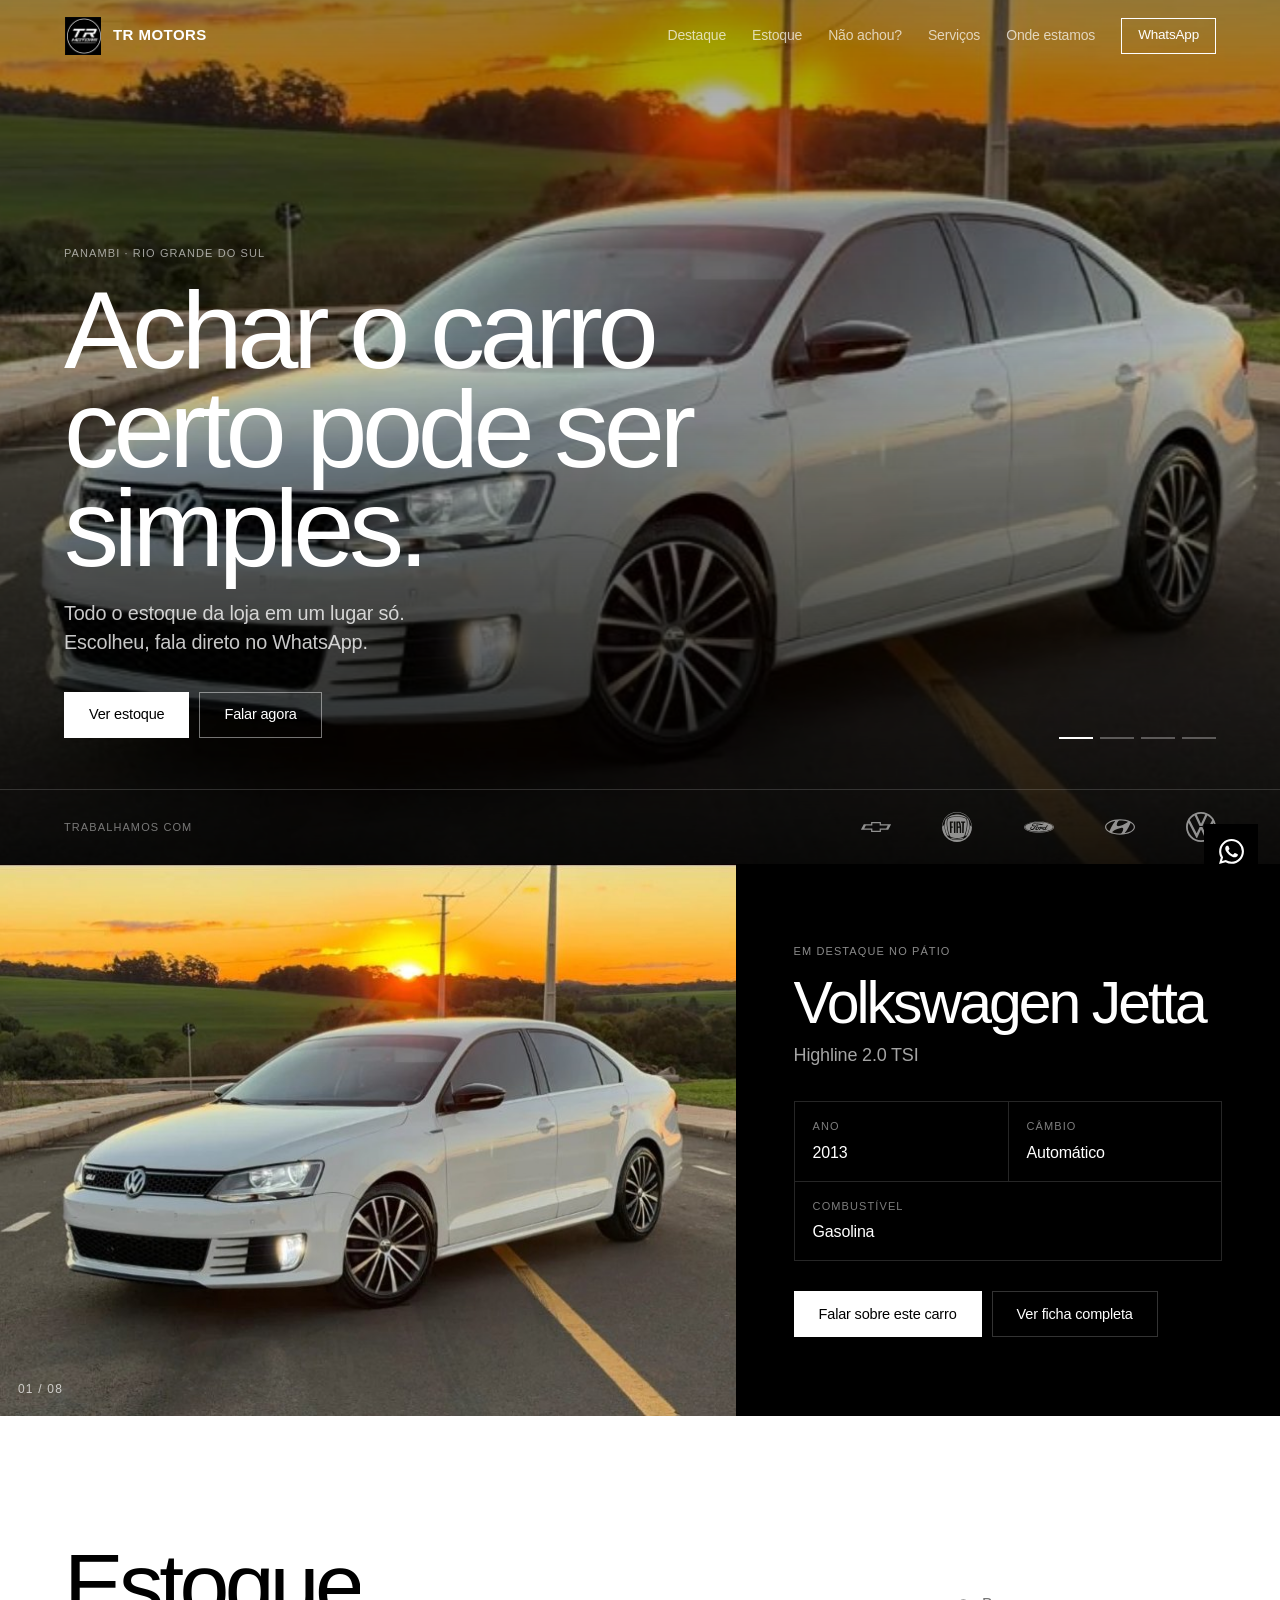
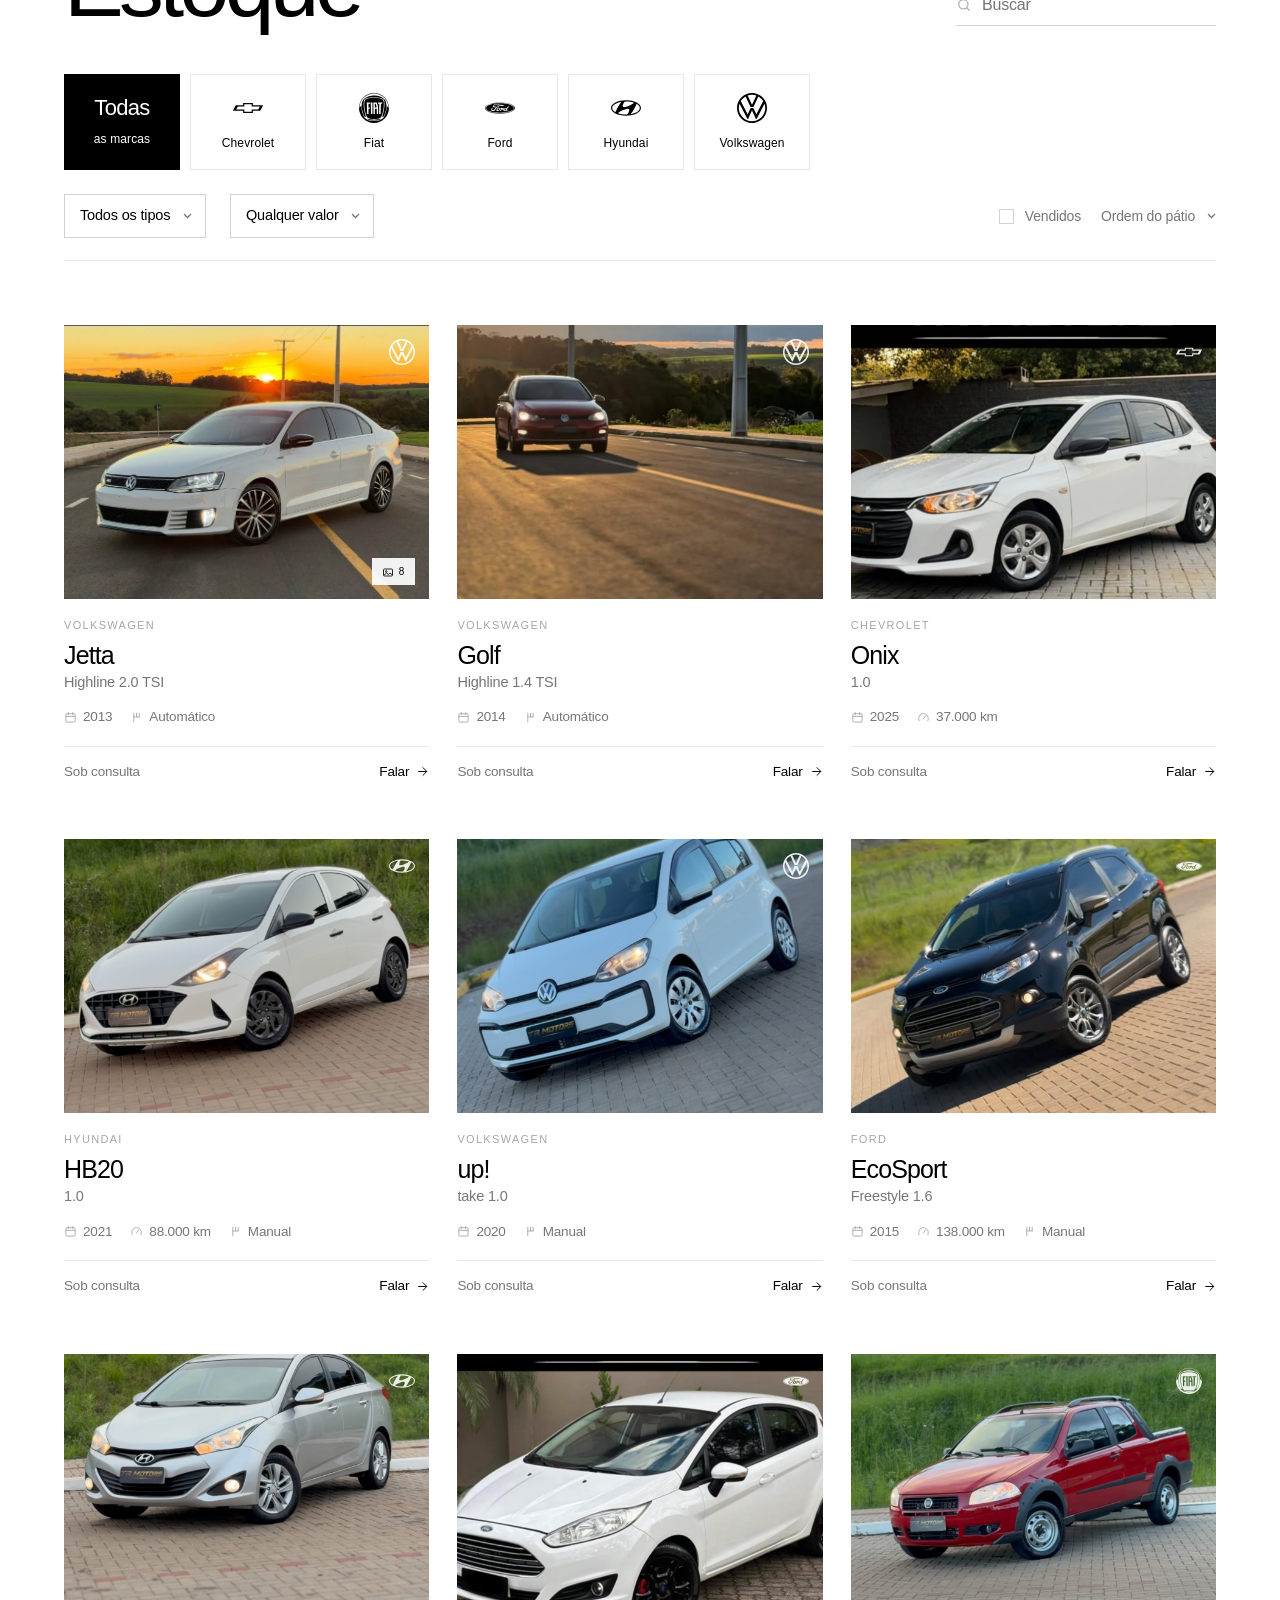
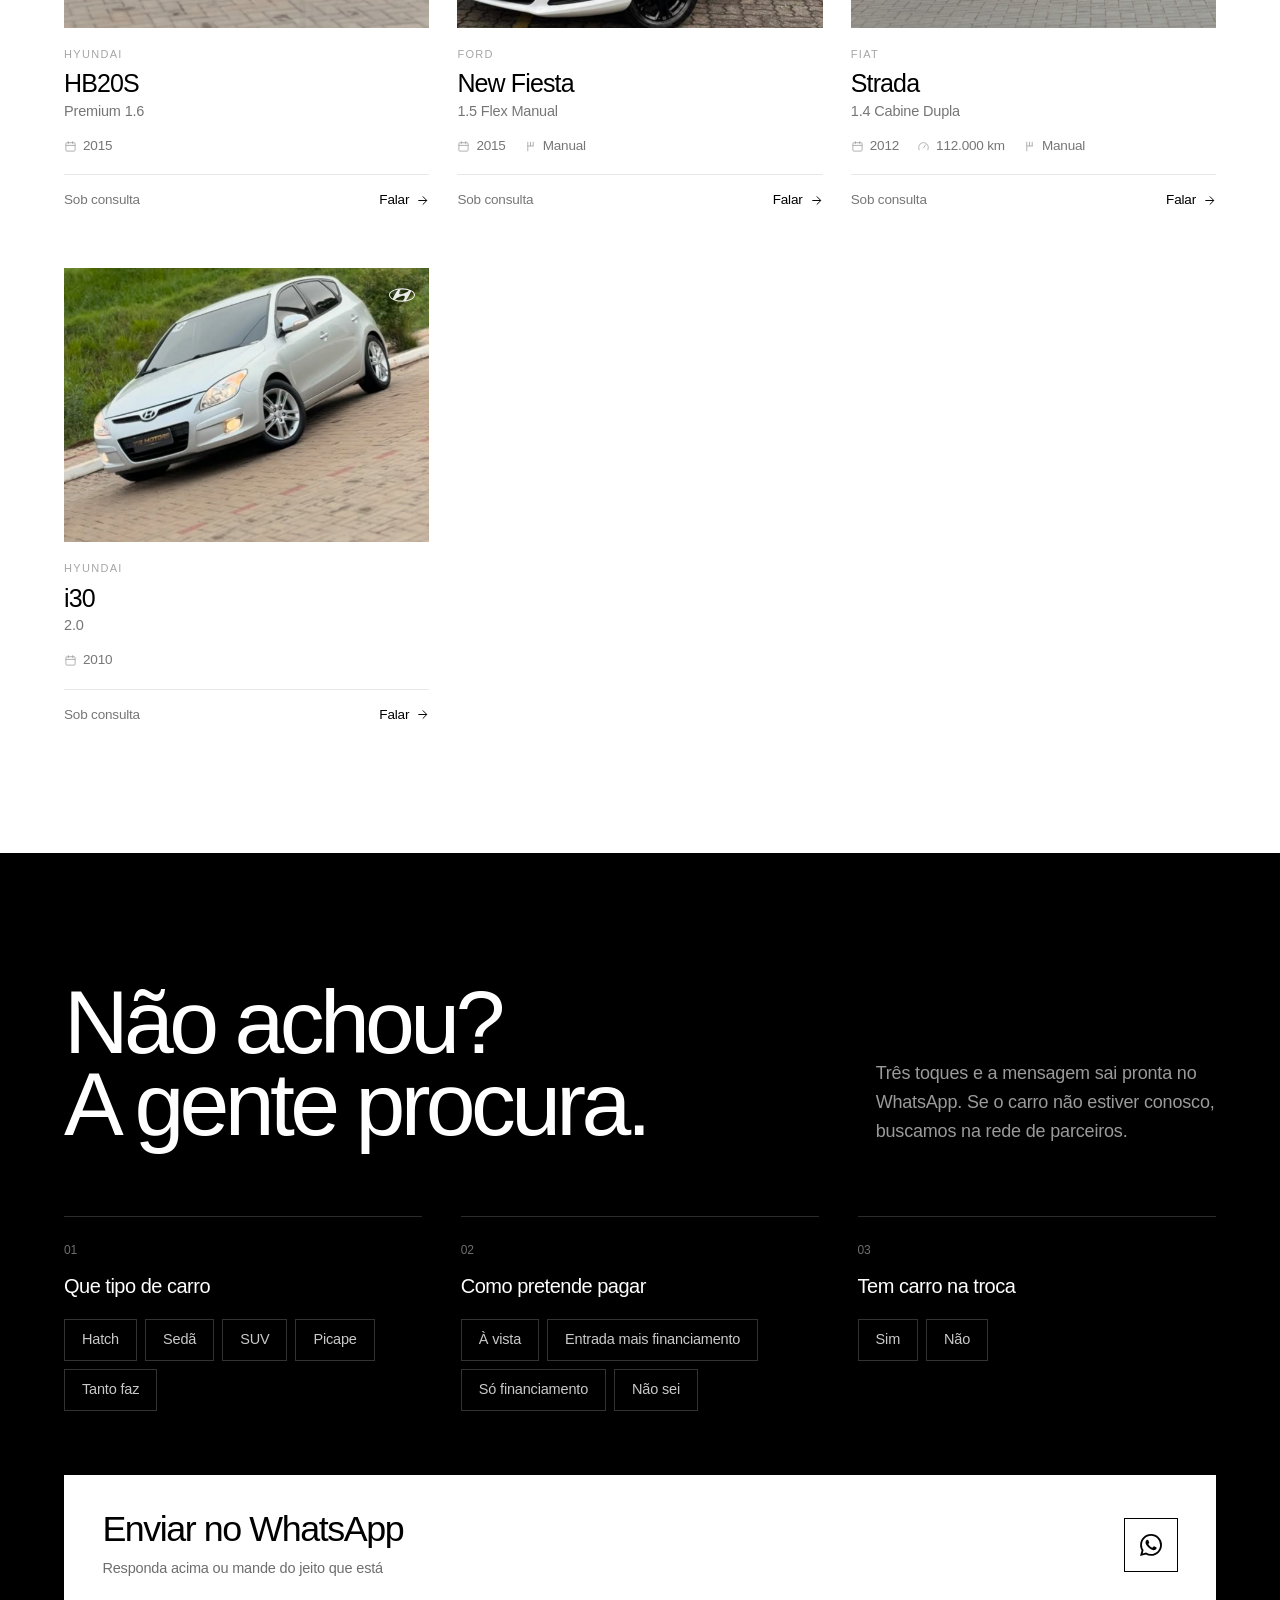
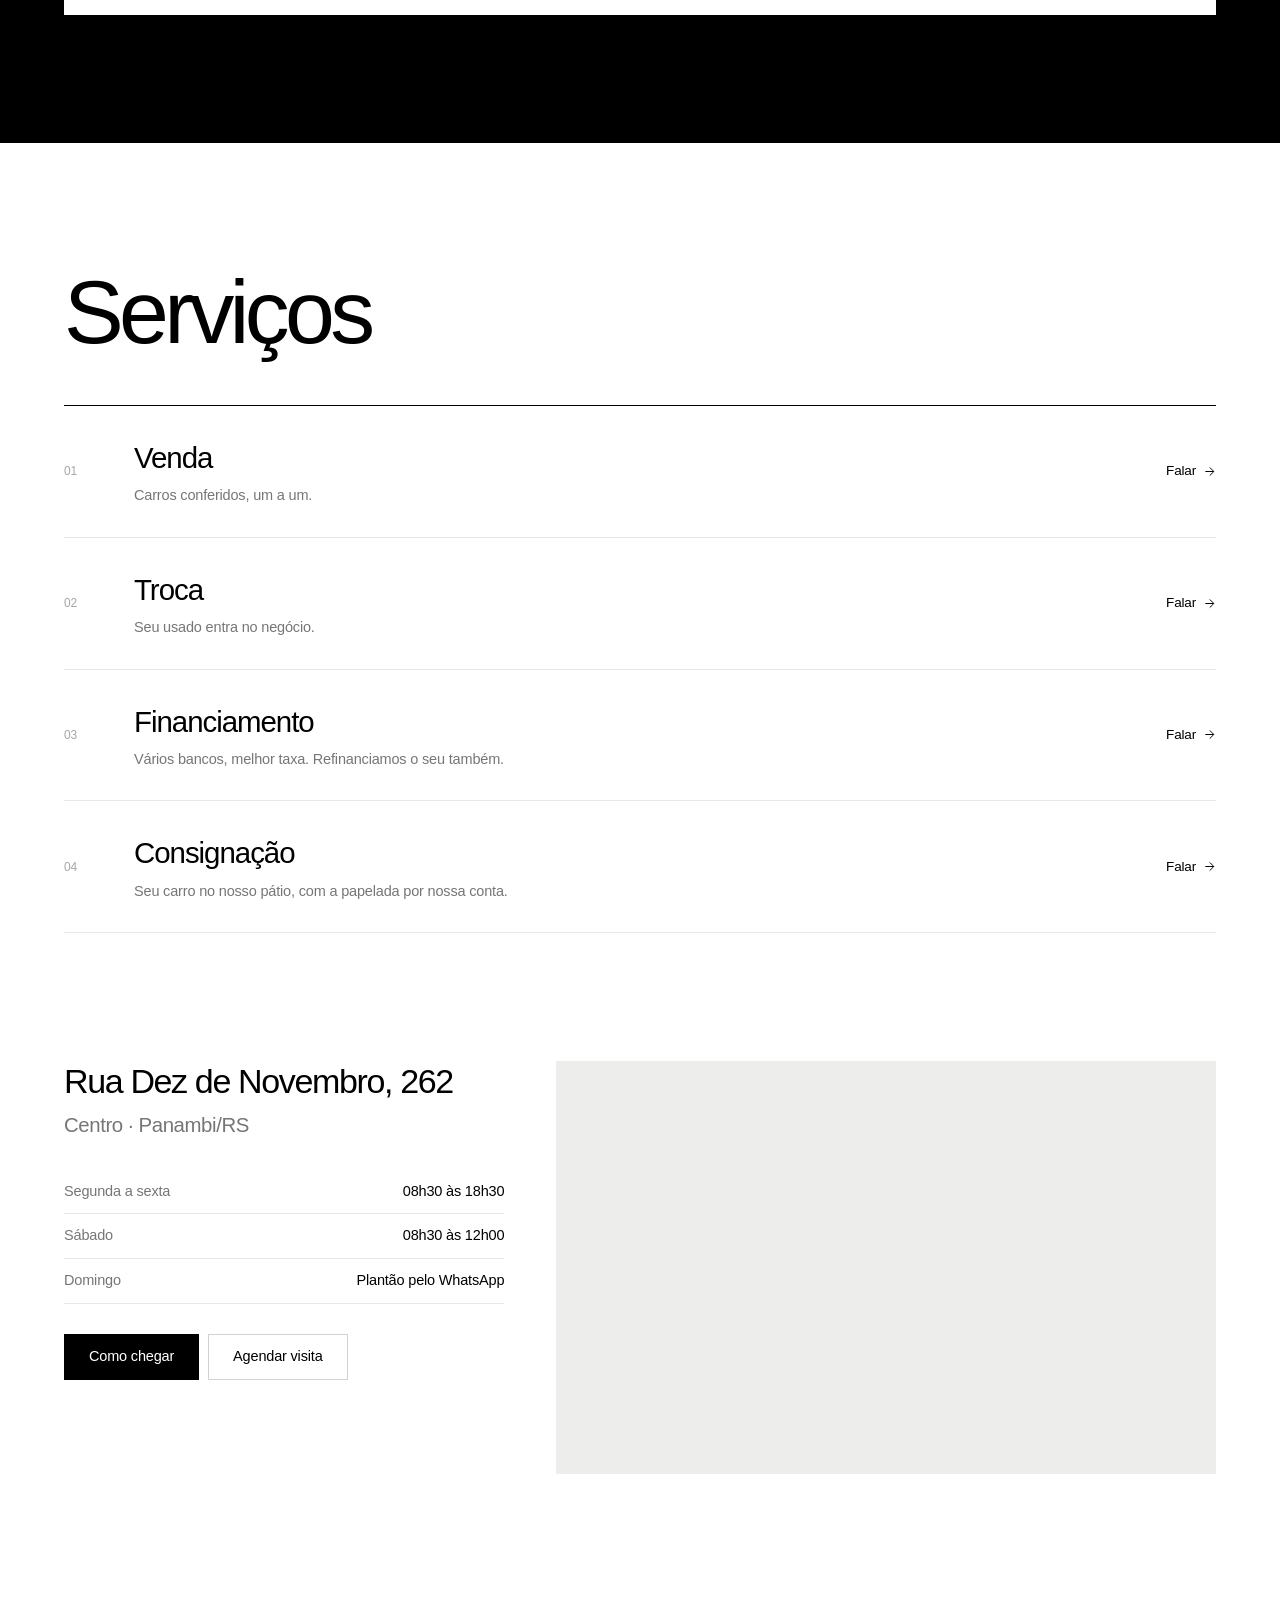
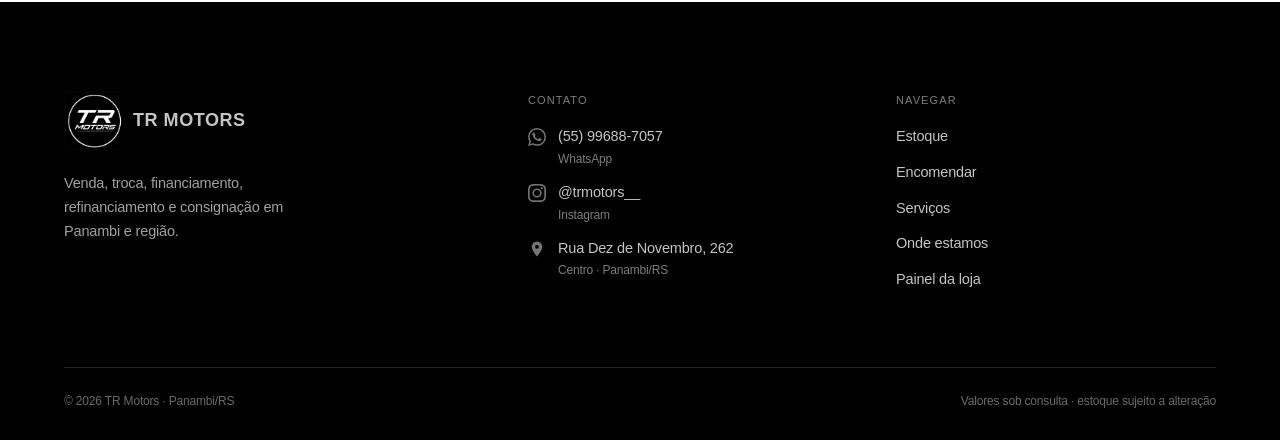
==== commit d4442cf9: "Repagina a secao "Nao achou?" e corrige dois defeitos Sai a caixa de previa da mensagem que ficava a" ====
--- a/index.html
+++ b/index.html
@@ -110,7 +110,9 @@
 
 /* ---------- seções ---------- */
 .secao { padding-block: clamp(70px, 10vw, 150px); }
-.revela { display: block; overflow: hidden; }
+/* O overflow corta a perna do g e do p. A folga embaixo devolve o espaço
+   sem empurrar a linha de baixo. */
+.revela { display: block; overflow: hidden; padding-bottom: .1em; margin-bottom: -.1em; }
 .revela > span { display: block; transform: translateY(105%); transition: transform .85s var(--ease); }
 .surge.dentro .revela > span, .revela.dentro > span { transform: none; }
 .titulao { font-size: clamp(40px, 7vw, 104px); font-weight: 500; letter-spacing: -.052em; line-height: .92; margin: 0; }
@@ -292,20 +294,42 @@
 
 /* ---------- procura ---------- */
 .pedido { background: var(--tinta); color: var(--papel); }
-.pedido-grade { display: grid; grid-template-columns: 1fr .8fr; gap: clamp(40px, 6vw, 100px); align-items: start; }
-@media (max-width: 940px) { .pedido-grade { grid-template-columns: 1fr; } }
-
-.pergunta { margin-top: 36px; }
-.pergunta > p { font-size: 11px; font-weight: 500; letter-spacing: .1em; text-transform: uppercase; color: #8a8a8a; margin: 0 0 13px; }
+.pedido-topo { display: flex; align-items: flex-end; justify-content: space-between; gap: 32px 60px; flex-wrap: wrap; }
+.pedido-topo p { color: #9a9a9a; font-size: clamp(15px, 1.5vw, 18px); line-height: 1.6; max-width: 34ch; margin: 0; }
+
+/* três passos lado a lado, em vez de coluna com prévia ao lado */
+.passos { display: grid; grid-template-columns: repeat(3, 1fr); gap: clamp(26px, 3vw, 56px); margin-top: clamp(44px, 5.5vw, 84px); }
+@media (max-width: 860px) { .passos { grid-template-columns: 1fr; gap: 34px; } }
+.passo { border-top: 1px solid #2b2b2b; padding-top: 20px; position: relative; }
+.passo::after { content: ''; position: absolute; left: 0; top: -1px; width: 0; height: 1px; background: var(--papel); transition: width .7s var(--ease); }
+.passo.feito::after { width: 100%; }
+.passo-num { font-size: 12px; font-weight: 500; color: #6e6e6e; font-variant-numeric: tabular-nums; transition: color .25s; }
+.passo.feito .passo-num { color: var(--papel); }
+.passo h3 { font-size: clamp(16px, 1.7vw, 20px); font-weight: 500; letter-spacing: -.025em; margin: 10px 0 18px; }
+
 .escolhas { display: flex; flex-wrap: wrap; gap: 8px; }
-.escolhas button { position: relative; overflow: hidden; isolation: isolate; height: 40px; padding-inline: 16px; border: 1px solid #333; color: #c9c9c9; font-size: 14.5px; transition: color .2s, border-color .2s; }
+.escolhas button { position: relative; overflow: hidden; isolation: isolate; height: 42px; padding-inline: 17px; border: 1px solid #333; color: #c9c9c9; font-size: 14.5px; transition: color .2s, border-color .2s; }
 .escolhas button::before { content: ''; position: absolute; inset: 0; background: var(--papel); transform: translateY(101%); transition: transform .32s var(--ease); z-index: -1; }
 .escolhas button:hover { border-color: var(--papel); color: var(--papel); }
 .escolhas button[aria-pressed="true"] { color: var(--tinta); border-color: var(--papel); }
 .escolhas button[aria-pressed="true"]::before { transform: translateY(0); }
 
-.previa { border: 1px solid #333; padding: 24px 22px; font-size: 15px; line-height: 1.8; white-space: pre-line; min-height: 168px; }
-.previa .vago { color: #5e5e5e; }
+/* a barra de envio carrega o resumo do que foi escolhido, no lugar da
+   caixinha de prévia que ficava sobrando à direita */
+.enviar {
+  display: flex; align-items: center; justify-content: space-between; gap: 24px;
+  width: 100%; margin-top: clamp(44px, 5vw, 80px); text-align: left;
+  background: var(--papel); color: var(--tinta);
+  padding: clamp(24px, 2.8vw, 38px) clamp(24px, 3vw, 44px);
+  transition: background .28s var(--ease), color .28s var(--ease), box-shadow .28s var(--ease);
+}
+.enviar:hover { background: transparent; color: var(--papel); box-shadow: inset 0 0 0 1px var(--papel); }
+.enviar b { display: block; font-size: clamp(22px, 2.8vw, 36px); font-weight: 500; letter-spacing: -.04em; line-height: 1.05; }
+.enviar small { display: block; margin-top: 9px; font-size: 14.5px; color: #6e6e6e; transition: color .28s; }
+.enviar:hover small { color: #9a9a9a; }
+.enviar .zap { flex: none; width: 54px; height: 54px; border: 1px solid currentColor; display: grid; place-items: center; transition: transform .3s var(--ease); }
+.enviar:hover .zap { transform: translateX(6px); }
+@media (max-width: 560px) { .enviar .zap { display: none; } }
 
 /* ---------- serviços ---------- */
 .servicos { border-top: 1px solid var(--tinta); margin-top: clamp(34px, 4vw, 56px); }
@@ -449,27 +473,36 @@
 </section>
 
 <!-- PROCURA -->
-<section class="pedido" id="pedido">
-  <div class="wrap secao pedido-grade">
-    <div class="surge">
+<section class="pedido escuro" id="pedido">
+  <div class="wrap secao surge">
+    <div class="pedido-topo">
       <h2 class="titulao"><span class="revela"><span>Não achou?</span></span><span class="revela"><span>A gente procura.</span></span></h2>
-      <div class="pergunta">
-        <p>01 · Que tipo de carro</p>
+      <p>Três toques e a mensagem sai pronta no WhatsApp. Se o carro não estiver
+         conosco, buscamos na rede de parceiros.</p>
+    </div>
+
+    <div class="passos">
+      <div class="passo" data-passo="tipo">
+        <span class="passo-num">01</span>
+        <h3>Que tipo de carro</h3>
         <div class="escolhas" data-grupo="tipo"></div>
       </div>
-      <div class="pergunta">
-        <p>02 · Como pretende pagar</p>
+      <div class="passo" data-passo="pagamento">
+        <span class="passo-num">02</span>
+        <h3>Como pretende pagar</h3>
         <div class="escolhas" data-grupo="pagamento"></div>
       </div>
-      <div class="pergunta">
-        <p>03 · Tem carro na troca</p>
+      <div class="passo" data-passo="troca">
+        <span class="passo-num">03</span>
+        <h3>Tem carro na troca</h3>
         <div class="escolhas" data-grupo="troca"></div>
       </div>
     </div>
-    <aside class="surge">
-      <div class="previa" id="previa"></div>
-      <a class="btn btn-bloco" id="pedidoWa" href="#" target="_blank" rel="noopener" style="margin-top:12px">Enviar no WhatsApp</a>
-    </aside>
+
+    <a class="enviar" id="pedidoWa" href="#" target="_blank" rel="noopener">
+      <span><b>Enviar no WhatsApp</b><small id="pedidoResumo">Responda acima ou mande do jeito que está</small></span>
+      <span class="zap" id="pedidoZap" aria-hidden="true"></span>
+    </a>
   </div>
 </section>
 
@@ -1065,17 +1098,28 @@
   pintarPedido();
 });
 
-const VAGO = '•••';
 function pintarPedido() {
   const l = ['Olá! Quero ajuda para achar um carro.', ''];
-  l.push(`Tipo: ${escolha.tipo || VAGO}`);
-  l.push(`Pagamento: ${escolha.pagamento || VAGO}`);
-  l.push(`Carro na troca: ${escolha.troca || VAGO}`);
+  if (escolha.tipo)      l.push(`Tipo: ${escolha.tipo}`);
+  if (escolha.pagamento) l.push(`Pagamento: ${escolha.pagamento}`);
+  if (escolha.troca)     l.push(`Carro na troca: ${escolha.troca}`);
   if (Object.values(escolha).every(Boolean)) l.push('', 'Podem me mandar as opções?');
-
-  $('#previa').innerHTML = l.map(x => x.includes(VAGO) ? `<span class="vago">${esc(x)}</span>` : esc(x)).join('\n');
-  $('#pedidoWa').href = waLink(l.filter(x => !x.includes(VAGO)).join('\n'));
-}
+  $('#pedidoWa').href = waLink(l.join('\n'));
+
+  // o resumo do que foi escolhido vive dentro do botão
+  const partes = [
+    escolha.tipo,
+    escolha.pagamento,
+    escolha.troca && (escolha.troca === 'Sim' ? 'tenho carro na troca' : 'sem troca'),
+  ].filter(Boolean);
+  $('#pedidoResumo').textContent = partes.length
+    ? partes.join('  ·  ')
+    : 'Responda acima ou mande do jeito que está';
+
+  // o fio do passo respondido se completa
+  $$('.passo').forEach(p => p.classList.toggle('feito', !!escolha[p.dataset.passo]));
+}
+$('#pedidoZap').innerHTML = ICO.whatsapp.replace('width="18" height="18"', 'width="22" height="22"');
 pintarPedido();
 
 /* ---------- entrada por rolagem ---------- */
